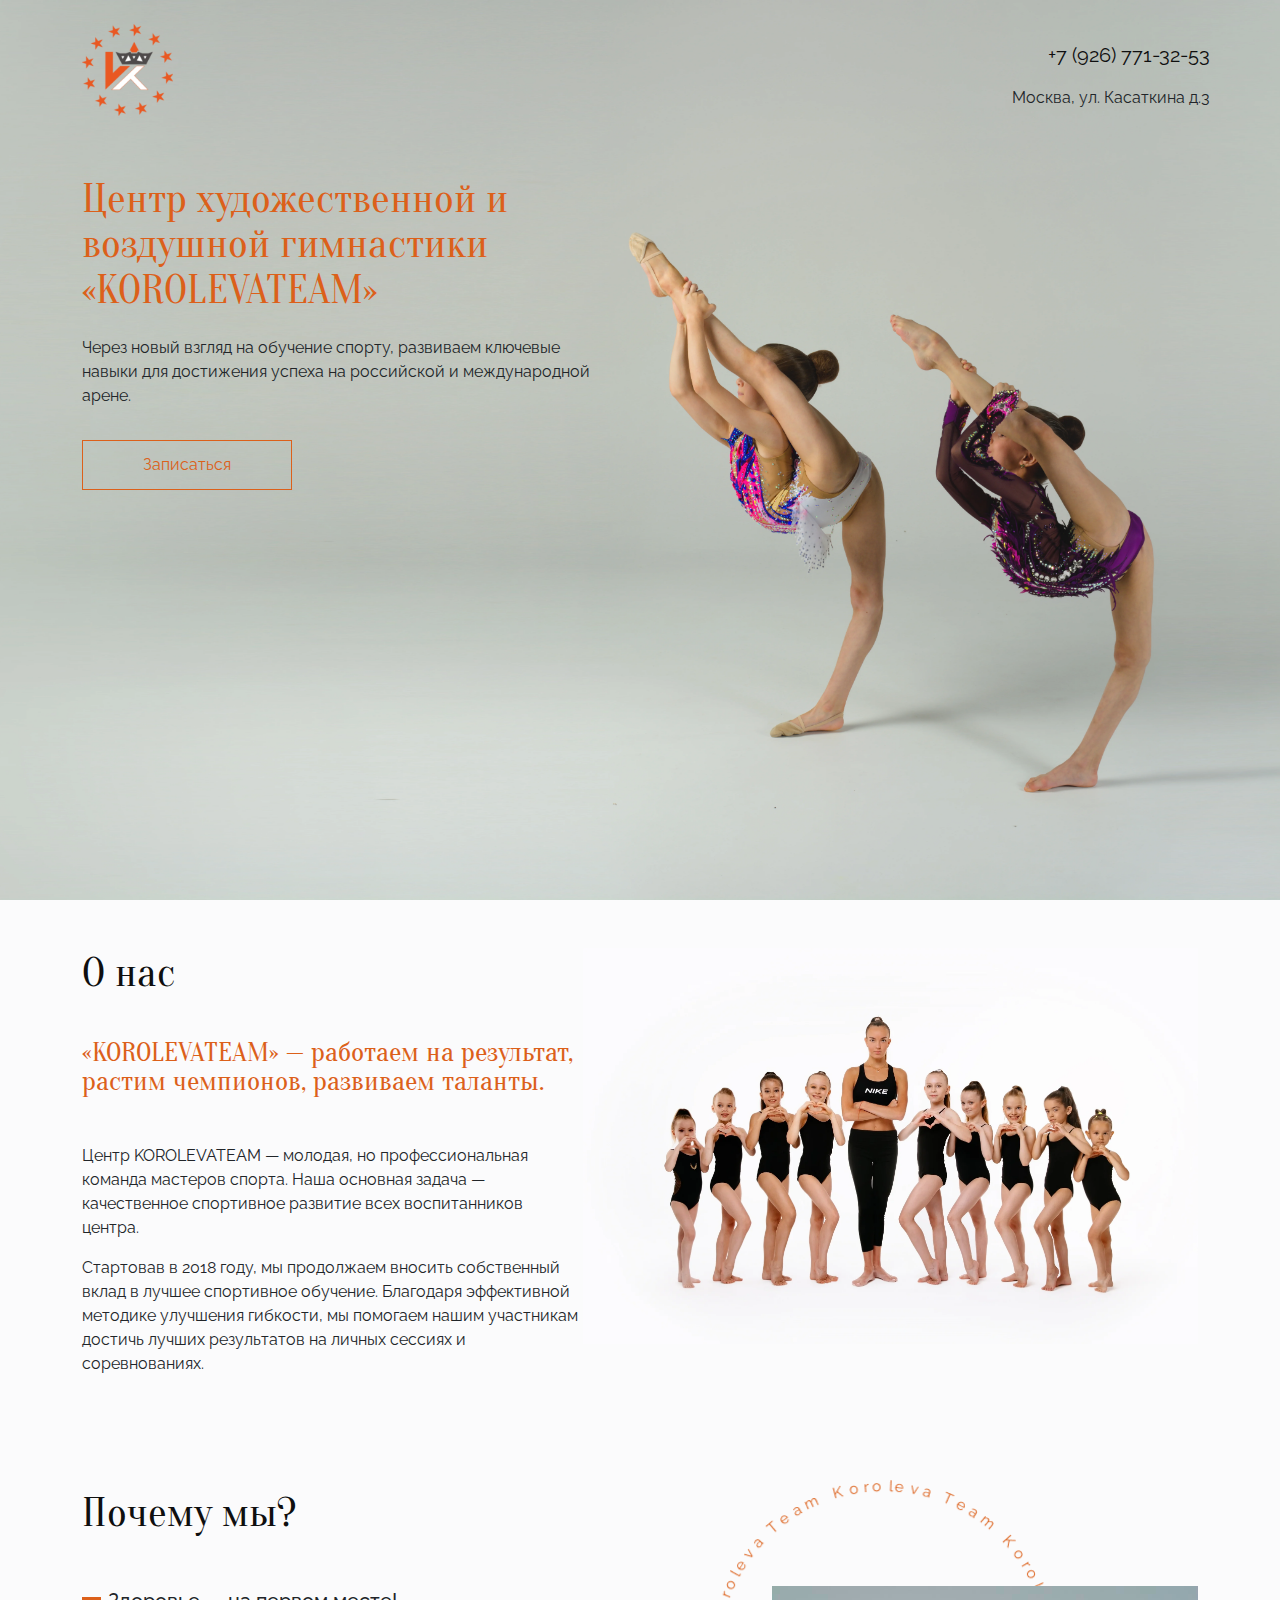
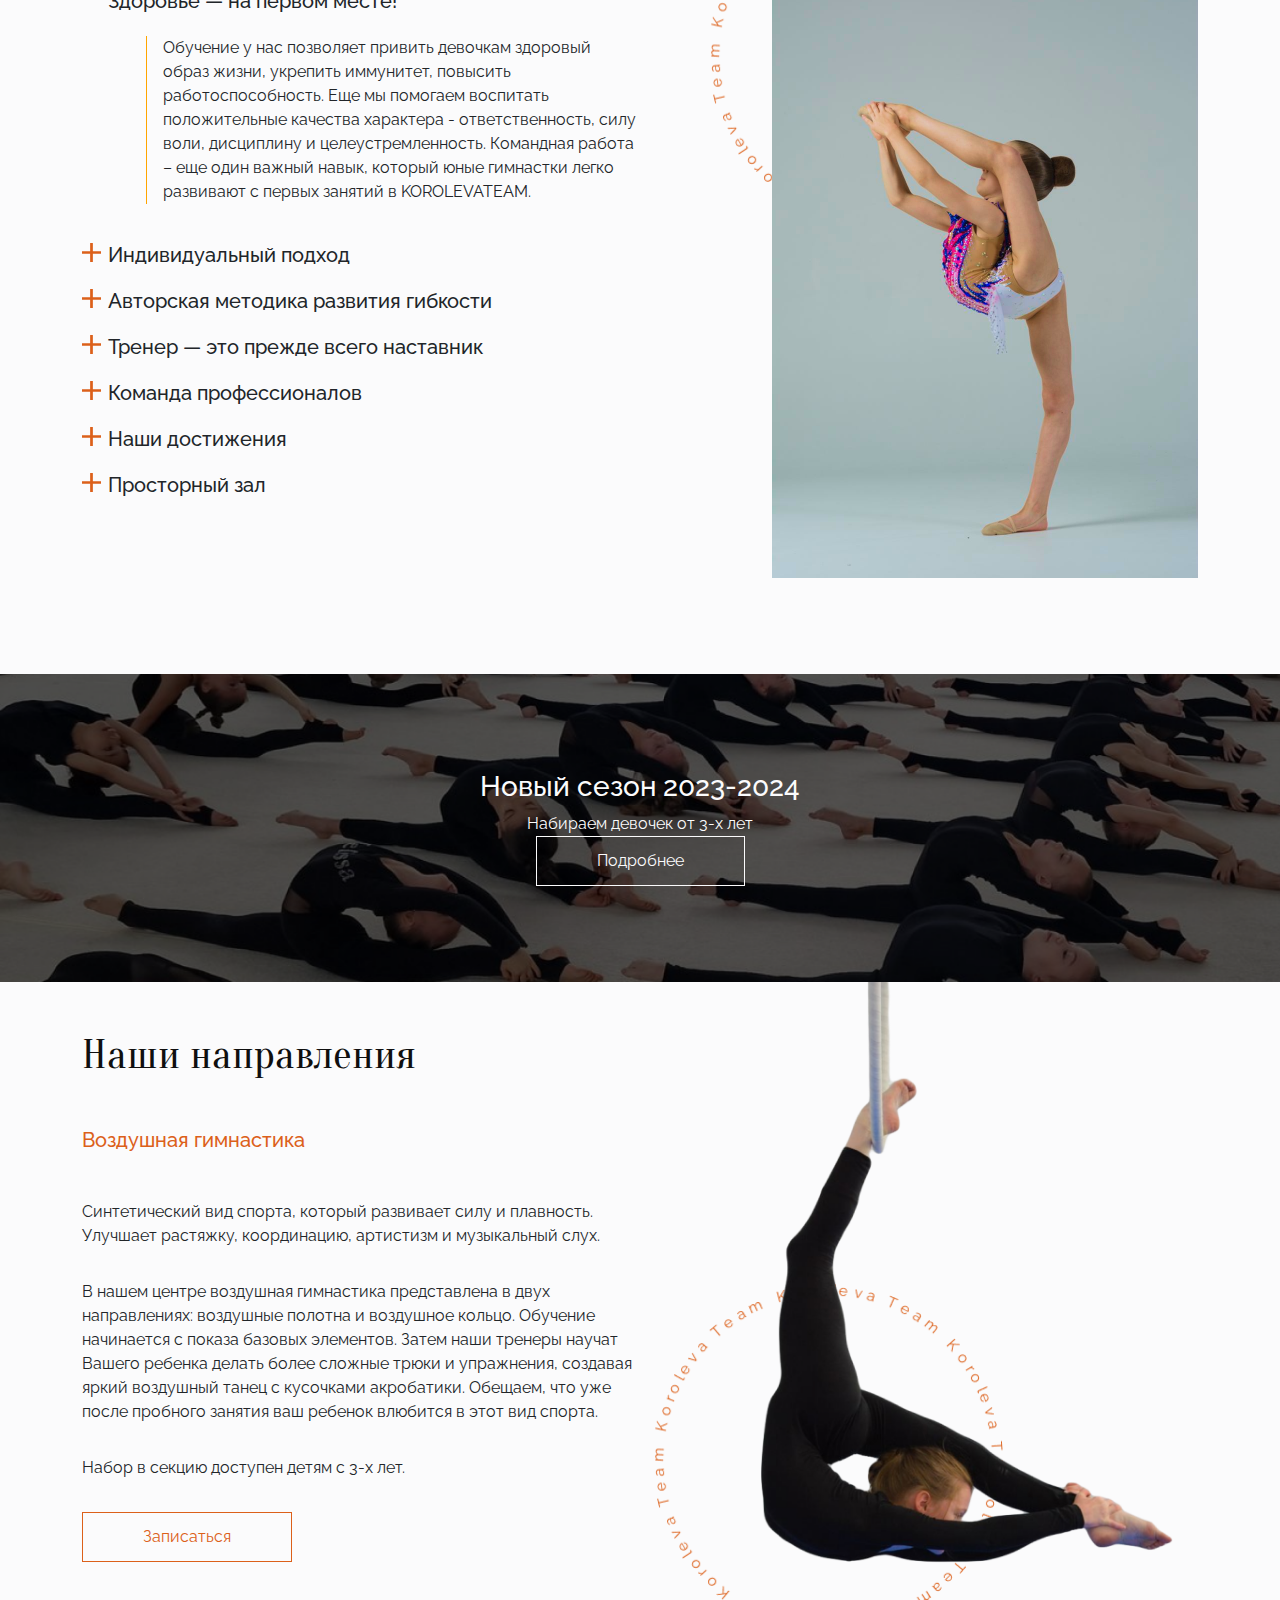
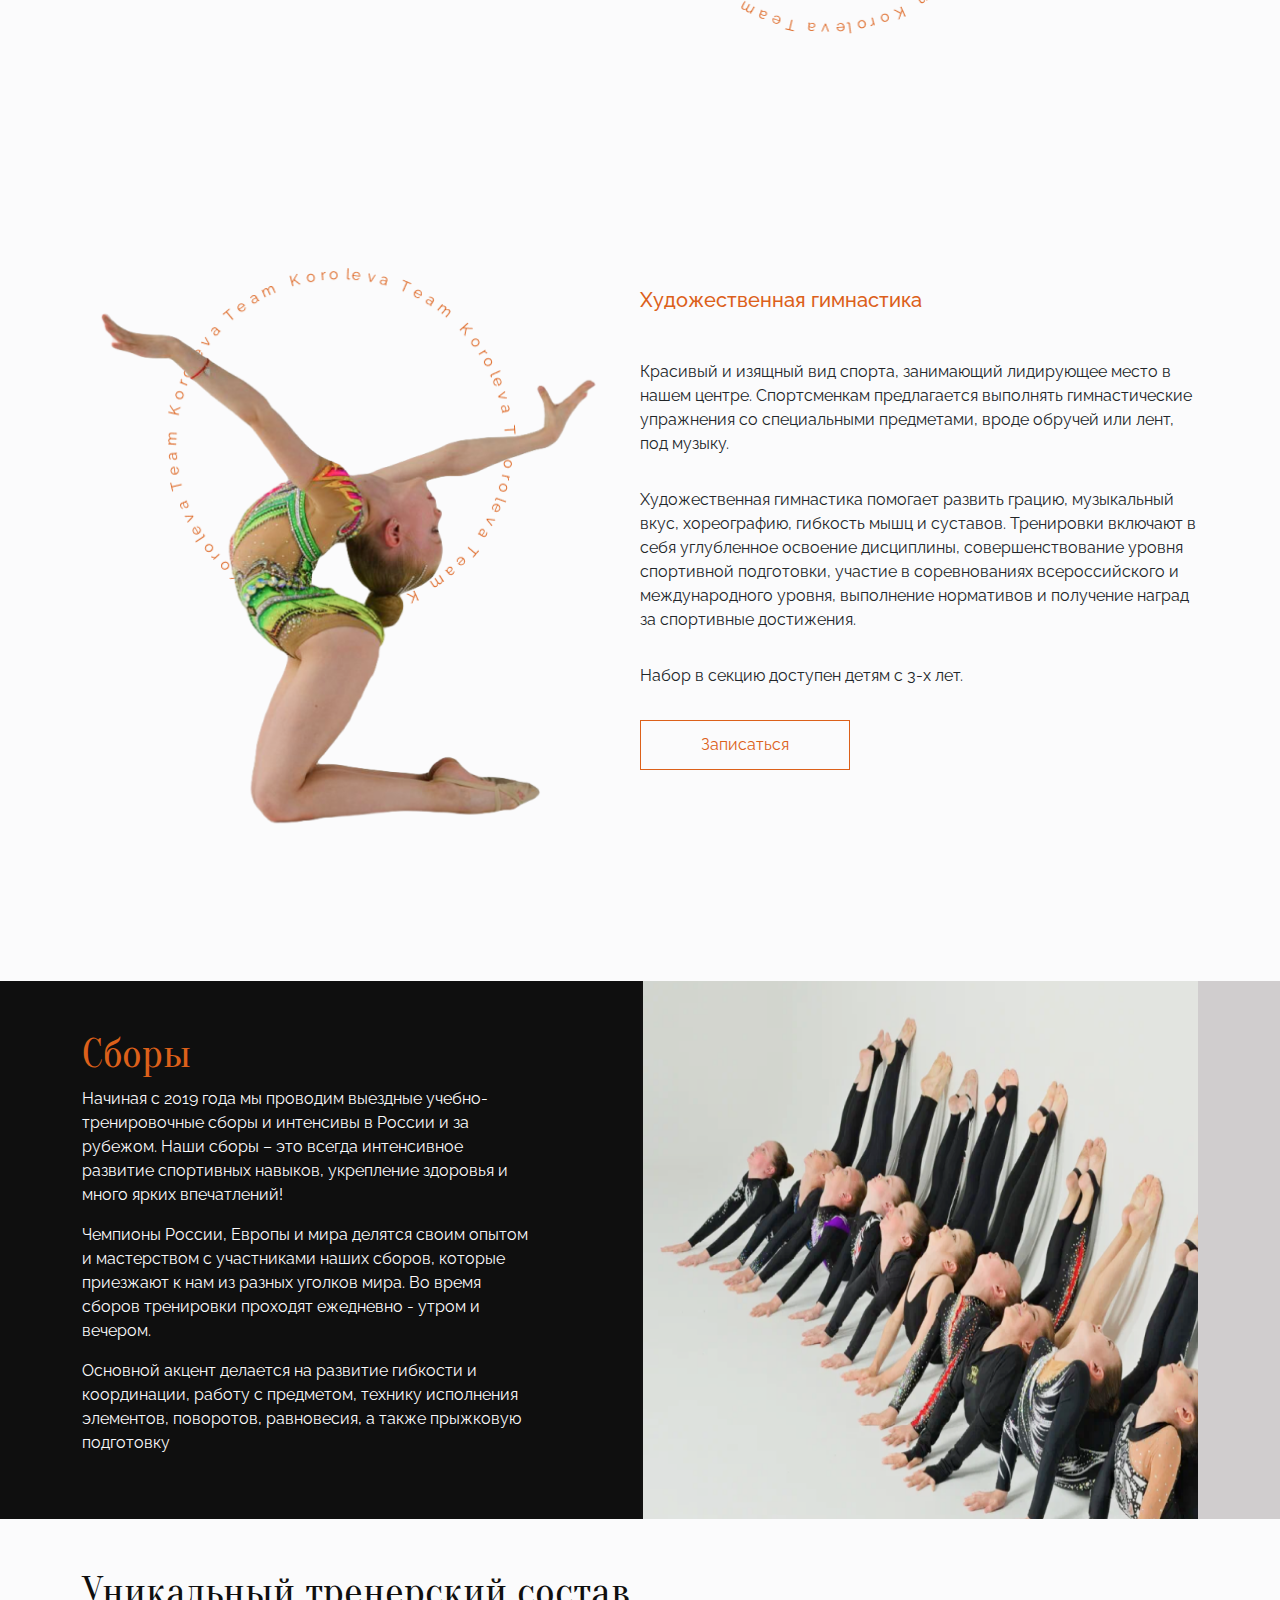
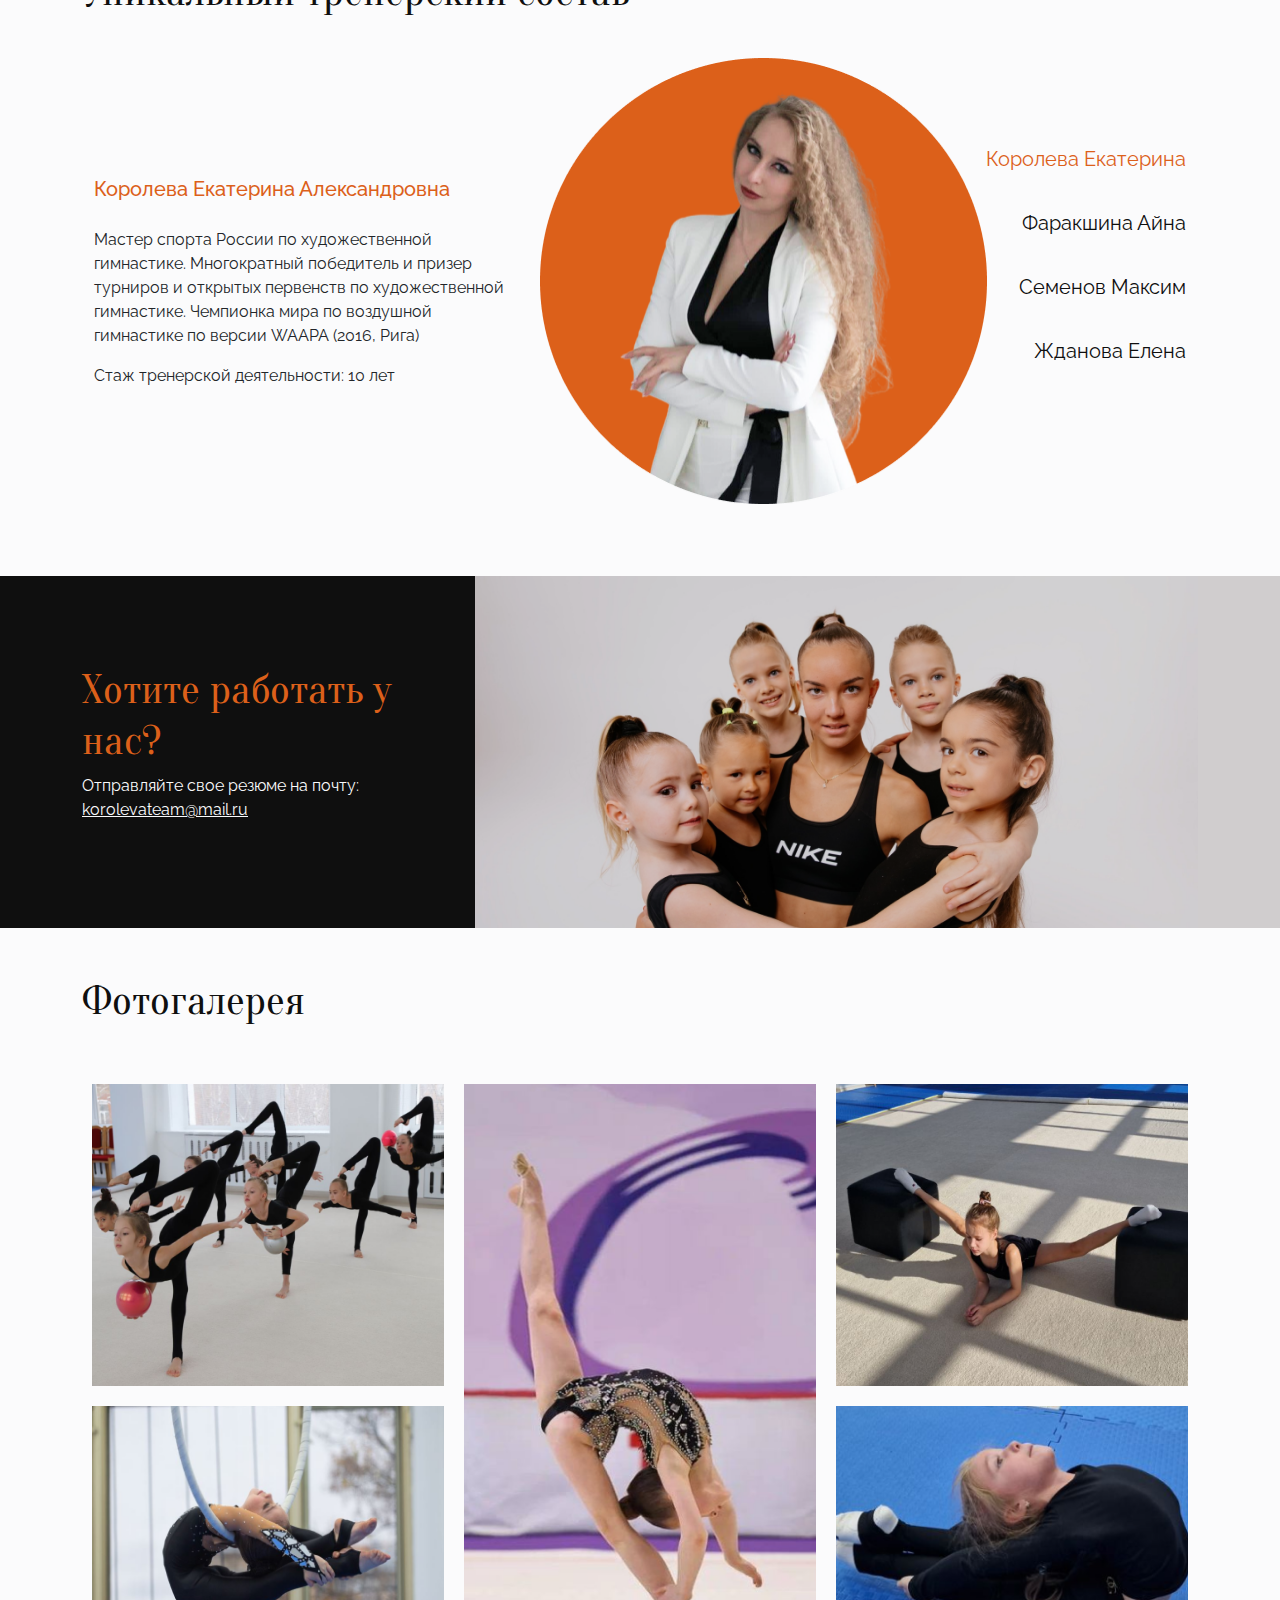
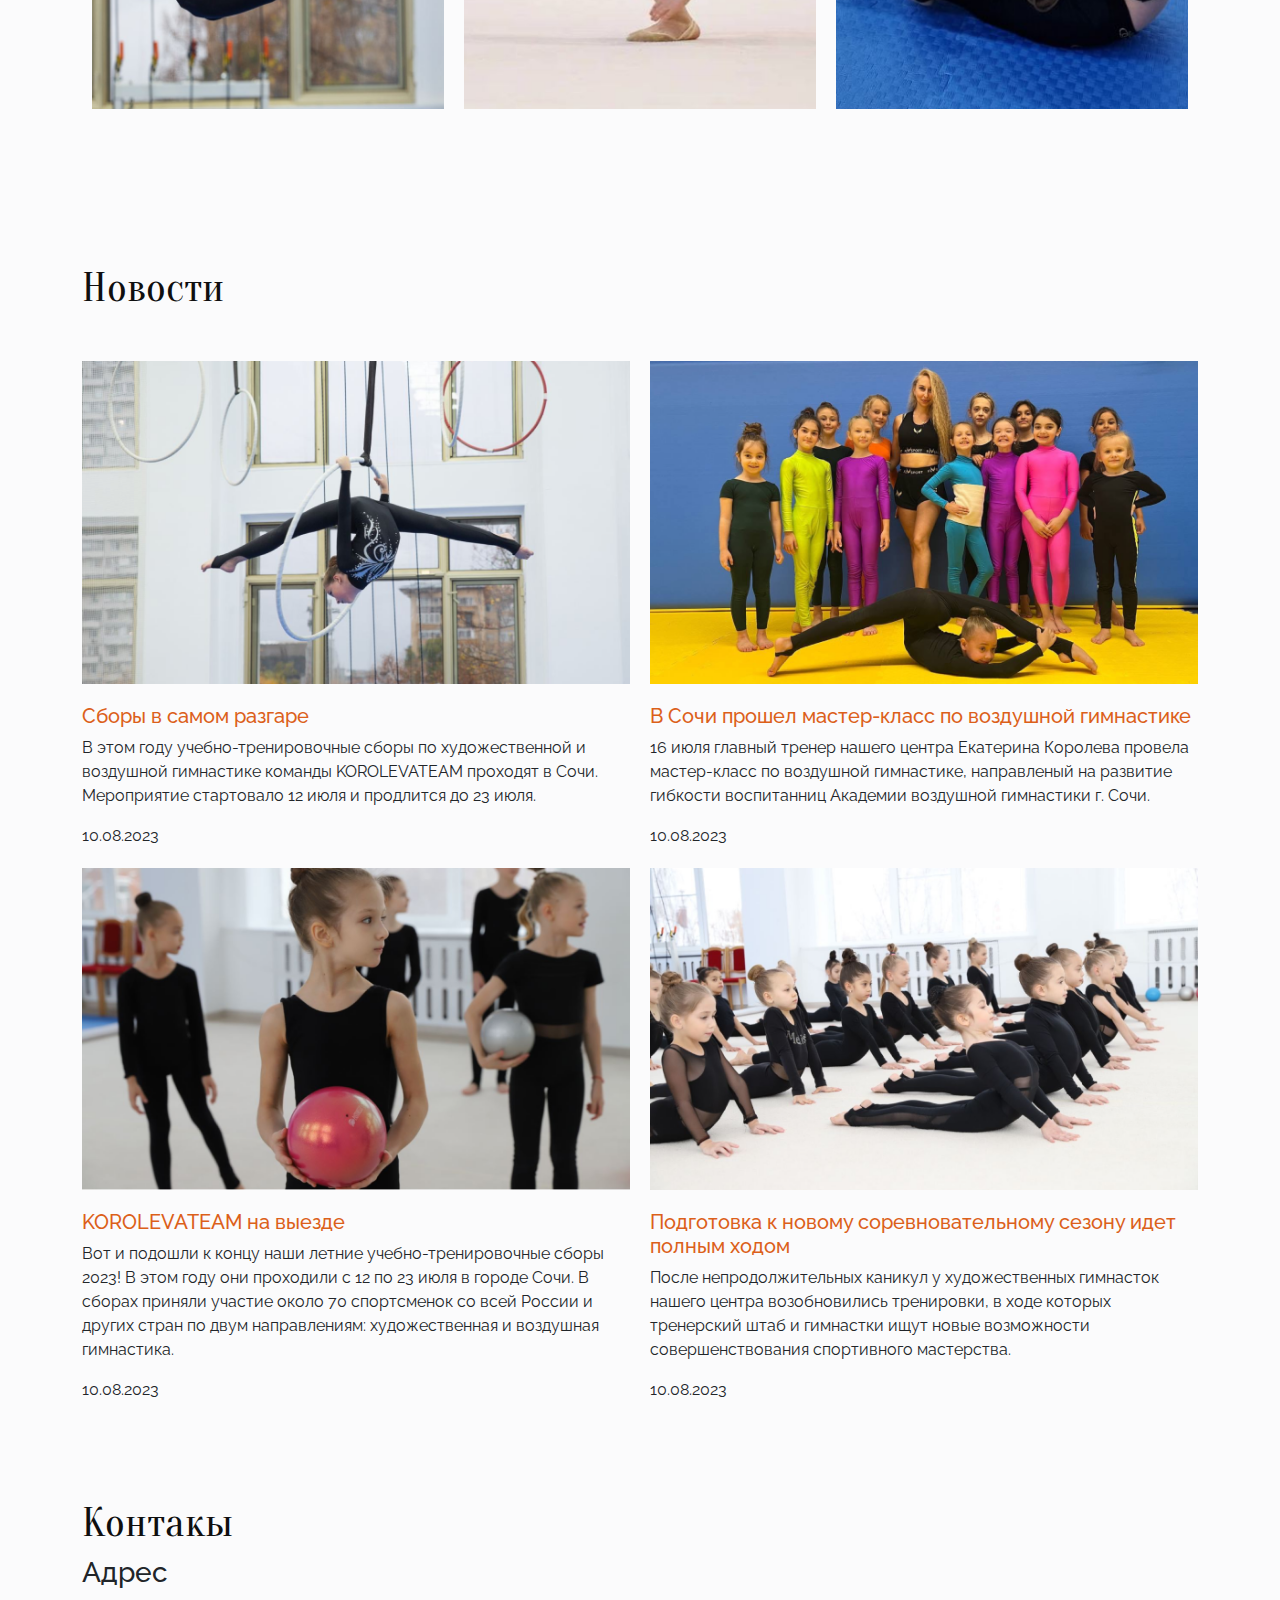
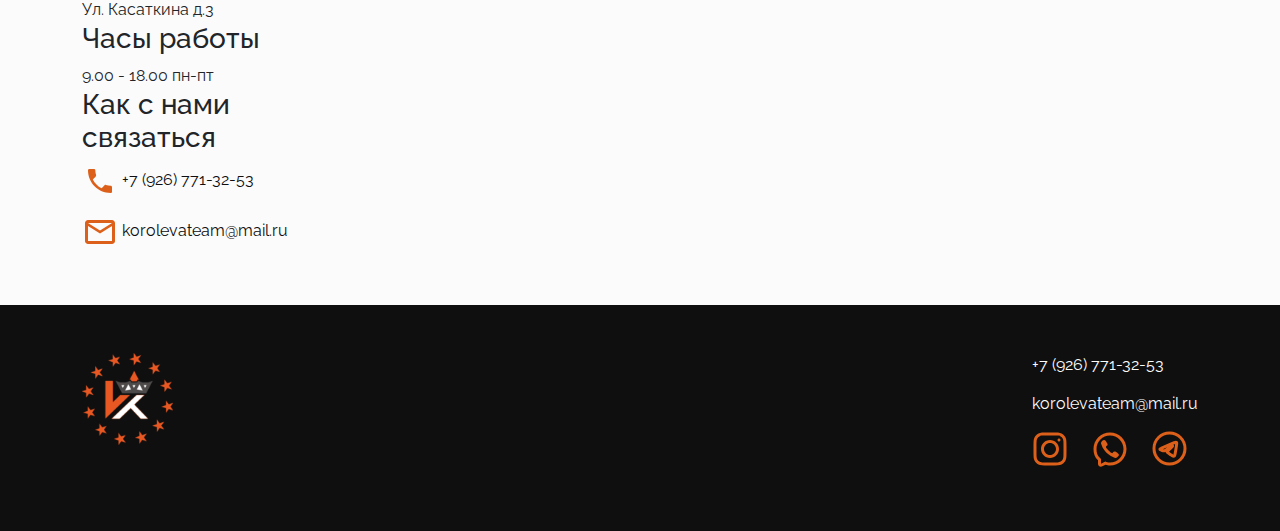
==== index.html @ 0feee0b5 "more fixes" ====
<!DOCTYPE html>
<html lang="ru">
<head>
    <meta charset="UTF-8">
    <meta name="viewport" content="width=device-width, initial-scale=1.0">
    <title>KOROLEVATEAM | Центр художественной и воздушной гимнастики</title>
    <link rel="stylesheet" href="./css/reset.css">
    <!-- <link rel="stylesheet" href="./css/bootstrap-reboot.min.css">
    <link rel="stylesheet" href="./css/bootstrap-utilities.min.css"> -->
    <link rel="stylesheet" href="./css/bootstrap.min.css">
    <!-- <link rel="stylesheet" href="./css/bootstrap-grid.min.css"> -->
    <link rel="stylesheet" href="./css/base.css">
    <script src="./js/unpkg.com_masonry-layout@4.2.2_dist_masonry.pkgd.min.js"></script>
</head>
<body>
    <header>
        <div class="container py-4  ">
            <a href="/"><img src="./img/logo.svg" alt="KOROLEVATEAM" class="logo"></a>
            <button><span class="visually-hidden">Меню навигации</span></button>
        </div>
    </header>
    <nav style="display: none;" class="container text-end">
        <ul class="nav_links">
            <li class="nav_link-container"><a href="#about" class="nav_link">О нас</a></li>
            <li class="nav_link-container"><a href="#whyus" class="nav_link">Почему мы?</a></li>
            <li class="nav_link-container"><a href="#actions" class="nav_link">Набор</a></li>
            <li class="nav_link-container"><a href="#directions" class="nav_link">Наши направления</a></li>
            <li class="nav_link-container"><a href="#vacancy" class="nav_link">Работа у нас</a></li>
            <li class="nav_link-container"><a href="#teachers" class="nav_link">Преподаватели</a></li>
            <li class="nav_link-container"><a href="#gallery" class="nav_link">Фотогалерея</a></li>
            <li class="nav_link-container"><a href="#news" class="nav_link">Новости</a></li>
        </ul>
    </nav>
    <main>
        <section class="hero min-vh-100">
            <div class="container pt-5">
                <div class="pt-5 hero_info">
                    <h1 class="hero_ttl">Центр художественной и воздушной гимнастики «KOROLEVATEAM»</h1>
                    <p>Через новый взгляд на обучение спорту, развиваем ключевые навыки для достижения успеха на российской и международной арене.</p>
                    <a href="https://wa.me/79267713253"  target="_blank" class="bth-orange">Записаться</a>
                    <div class="hero_info-adress">
                        <a class="hero_phone" href="tel:+79267713253">+7 (926) 771-32-53</a>
                        <span class="Col">Москва, ул. Касаткина д.3</span>
                    </div>
                </div>
            </div>
        </section>
        <section id="about" class="container">
            <div class="Row py-5">
                <div class="Col">
                    <h2 class="ttl">О нас</h2>
                    <span class="devise">«KOROLEVATEAM» — работаем на результат, растим чемпионов, развиваем таланты.</span>
                    <p>Центр KOROLEVATEAM — молодая, но профессиональная команда мастеров спорта. Наша основная задача — качественное спортивное развитие всех воспитанников центра.</p>
                    <p>Стартовав в 2018 году, мы продолжаем вносить собственный вклад в лучшее спортивное обучение. Благодаря эффективной методике улучшения гибкости, мы помогаем нашим участникам достичь лучших результатов на личных сессиях и соревнованиях.</p>
                </div>
                <div class="Col">
                    <img src="./img/content/about.webp" alt="Королёватим - команда мастеров спорта">
                </div>
            </div>
        </section>
        <section id="whyus">
            <div class="container py-5">
                <h2 class="ttl mb-5">Почему мы?</h2>
                <div class="Row mb-5">
                    <div class="Col accordeon_info">
                        <details class="mb-3" open>
                            <summary>Здоровье — на первом месте!</summary>
                            <p>Обучение у нас позволяет привить девочкам здоровый образ жизни, укрепить иммунитет, повысить работоспособность. Еще мы помогаем воспитать положительные качества характера - ответственность, силу воли, дисциплину и целеустремленность. Командная работа – еще один важный навык, который юные гимнастки легко развивают с первых занятий в KOROLEVATEAM.</p>
                        </details>
                        <details class="mb-3">
                            <summary>Индивидуальный подход</summary>
                            <p>Обучение проходит в малых группах — не более 12 человек. Программа разрабатывается с учетом особенностей участников: от уровня подготовки до хронологического и функционального возраста гимнастки. Все тренировки в KOROLEVATEAM увлекательны и насыщены. Для самых маленьких занятия проходят в игровой форме.</p>
                        </details>
                        <details class="mb-3">
                            <summary>Авторская методика развития гибкости</summary>
                            <p>В KOROLEVATEAM обучаются самые гибкие дети!</p>
                        </details>
                        <details class="mb-3">
                            <summary>Тренер — это прежде всего наставник</summary>
                            <p>В центре разработана и эффективно применяется система мотивации и психологической поддержки детей.</p>
                        </details>
                        <details class="mb-3">
                            <summary>Команда профессионалов</summary>
                            <p>Наши тренеры - мастера спорта с профильным образованием, ежегодно повышающие квалификацию на семинарах и мастер-классах специалистов международного класса.</p>
                        </details>
                        <details class="mb-3">
                            <summary>Наши достижения</summary>
                            <p>Наши воспитанницы участвуют в соревнованиях всероссийского и международного уровня. Выполняют спортивные разряды. За соревновательный сезон 2022/2023 в нашей копилке 200 золотых, 150 серебряных и 80 бронзовых медалей.</p>
                        </details>
                        <details class="mb-3">
                            <summary>Просторный зал</summary>
                            <p>Просторный, светлый, с высокими потолками тренировочный зал, обеспечивающий комфортные условия для занятий художественной и воздушной гимнастикой, хореографией и акробатикой. Зал оборудован всем необходимым тренировочным инвентарем, в распоряжении гимнасток имеется раздевалка и комфортная зона ожидания для сопровождающих.</p>
                        </details>
                    </div>
                    <div class="Col accordeon_pic kt-deco">
                        <img src="./img/content/whyus.png" class="accordeon_img" alt="Художественная гимнастика для здоровья">
                    </div>
                </div>
            </div>
        </section>
        <div id="actions" class="py-5">
            <section class="Col text-center py-5">
                <h3>Новый сезон 2023-2024</h3>
                <span>Набираем девочек от 3-х лет</span>
                <a href="https://wa.me/79267713253" target="_blank" class="bth-white">Подробнее</a>
            </section>
        </div>
        <section id="directions" class="pb-5">
            <div class="container directions_container py-5">
                <h2 class="ttl">Наши направления</h2>
                <ul class="my-3">
                    <li>
                        <section class="Row dir_air">                    
                            <div class="Col dir_air-info">
                                <h3 class="ttl_sub-orange">Воздушная гимнастика</h3>
                                <p>Синтетический вид спорта, который развивает силу и плавность. Улучшает растяжку, координацию, артистизм и музыкальный слух.</p>
                                <p>В нашем центре воздушная гимнастика представлена в двух направлениях: воздушные полотна и воздушное кольцо. Обучение начинается с показа базовых элементов. Затем наши тренеры научат Вашего ребенка делать более сложные трюки и упражнения, создавая яркий воздушный танец с кусочками акробатики. Обещаем, что уже после пробного занятия ваш ребенок влюбится в этот вид спорта.</p>
                                <p>Набор в секцию доступен детям с 3-х лет.</p>
                                <a href="https://wa.me/79267713253"  target="_blank" class="bth-orange">Записаться</a>
                            </div>
                            <div class="Col dir_air-pic kt-deco">
                                <img src="./img/content/directions_1.png" alt="Воздушная гимнастика секция">
                            </div>
                        </section>
                    </li>
                    <li>
                        <section class="Row">                    
                            <div class="Col dir_art-info">
                                <h3 class="ttl_sub-orange">Художественная гимнастика</h3>
                                <p>Красивый и изящный вид спорта, занимающий лидирующее место в нашем центре. Спортсменкам предлагается выполнять гимнастические упражнения со специальными предметами, вроде обручей или лент, под музыку.</p>
                                <p>Художественная гимнастика помогает развить грацию, музыкальный вкус, хореографию, гибкость мышц и суставов. Тренировки включают в себя углубленное освоение дисциплины, совершенствование уровня спортивной подготовки, участие в соревнованиях всероссийского и международного уровня, выполнение нормативов и получение наград за спортивные достижения. </p>
                                <p>Набор в секцию доступен детям с 3-х лет.</p>
                                <a href="https://wa.me/79267713253"  target="_blank" class="bth-orange">Записаться</a>
                            </div>
                            <div class="Col dir_art-pic kt-deco">
                                <img src="./img/content/directions_2.png" alt="Художественная гимнастика секция">
                            </div>
                        </section>
                    </li>
                </ul>
            </div>
        </section>
        <section id="sbory" class="gradient-bgrd">
            <div class="container">
                <div class="Row">
                    <div class="Col py-5 sbory_info">
                        <h2 class="ttl sbory_ttl">Сборы</h2>
                        <p>Начиная с 2019 года мы проводим выездные учебно-тренировочные сборы и интенсивы в России и за рубежом. Наши сборы – это всегда интенсивное развитие спортивных навыков, укрепление здоровья и много ярких впечатлений!</p>
                        <p>Чемпионы России, Европы и мира делятся своим опытом и мастерством с участниками наших сборов, которые приезжают к нам из разных уголков мира. Во время сборов тренировки проходят ежедневно - утром и вечером.</p>
                        <p>Основной акцент делается на развитие гибкости и координации, работу с предметом, технику исполнения элементов, поворотов, равновесия, а также прыжковую подготовку</p>
                    </div>
                    <div class="Col sbory_pic"><img src="./img/content/sbory.png" class="sbory_img" alt="Сборы по хужожественной гимнастике"></div>
                </div>
            </div>
        </section>
        <section id="trainers" class="trainers_section">
            <div class="container trainers_section-container py-5">
                <div class="trainer_section-heading">
                    <h2 class="ttl trainers_section-ttl">Уникальный тренерский состав</h2>
                    <ul class="container trainers_section-navbar">
                        <li><button onclick="toggletrainer(this)" class="trainers_nav-button active_trainer-tab" value="0">Королева Екатерина</button></li>
                        <li><button onclick="toggletrainer(this)" class="trainers_nav-button" value="1">Фаракшина Айна</button></li>
                        <li><button onclick="toggletrainer(this)" class="trainers_nav-button" value="2">Семенов Максим</button></li>
                        <li><button onclick="toggletrainer(this)" class="trainers_nav-button" value="3">Жданова Елена</button></li>
                    </ul>
                </div>
                <div class="trainers_slider-container">
                    <ul class="trainers_container">
                        <li class="trainers_container-trainer">
                            <section id="trainer_webdew" class="trainer_section container">
                                <div class="Row trainer_section-content">
                                    <div class="Col trainer_section-info">
                                        <h3 class="trainer_section-ttl">Королева Екатерина Александровна</h3>
                                        <p class="trainer_section-txt">
                                            Мастер спорта России по художественной гимнастике. Многократный победитель и призер 
                                            турниров и открытых первенств по художественной гимнастике. Чемпионка мира по воздушной 
                                            гимнастике по версии WAAPA (2016, Рига)
                                        </p>
                                        <span>Стаж тренерской деятельности: 10 лет</span>
                                    </div>
                                    <div class="Col trainer_pic">
                                        <img src="./img/content/trainers/Королева.png" alt="Королева Екатерина Александровна" class="trainer_photo">
                                    </div>
                                </div>
                            </section>
                        </li>
                        <li class="trainers_container-trainer">
                            <section id="trainer_ident" class="trainer_section container">
                                <div class="Row trainer_section-content">
                                    <div class="Col trainer_section-info">
                                        <h3 class="trainer_section-ttl">Фаракшина Айна Рустямовна</h3>
                                        <p class="trainer_section-txt">
                                            Мастер спорта России по художественной и эстетической гимнастике. Член сборной команды России 
                                            по эстетической гимнастике. Чемпионка России, Европы и мира.
                                        </p>
                                        <span>Стаж работы с детьми: 5 лет</span>
                                    </div>
                                    <div class="Col trainer_pic">
                                        <img src="./img/content/trainers/Фаракшина.png" alt="Фаракшина Айна Рустямовна" class="trainer_photo">
                                    </div>
                                </div>
                            </section>
                        </li>
                        <li class="trainers_container-trainer">
                            <section id="trainer_ident" class="trainer_section container">
                                <div class="Row trainer_section-content">
                                    <div class="Col trainer_section-info">
                                        <h3 class="trainer_section-ttl">Семенов Максим Олегович</h3>
                                        <p class="trainer_section-txt">
                                            Руководитель отделения воздушной гимнастики. Мастер спорта по прыжковой акробатике, 
                                            Президент IFAS. Судья Российских и Международных чемпионатов по воздушной гимнастике. 
                                            Действующий презентер мастер классов по воздушной гимнастике в России и Европе.
                                        </p>
                                        <span>Стаж тренерской деятельности: 10 лет</span>
                                    </div>
                                    <div class="Col trainer_pic">
                                        <img src="./img/content/trainers/Семенов.png" alt="Семенов Максим" class="trainer_photo">
                                    </div>
                                </div>
                            </section>
                        </li>
                        <li class="trainers_container-trainer">
                            <section id="trainer_zhdanova" class="trainer_section container">
                                <div class="Row trainer_section-content">
                                    <div class="Col trainer_section-info">
                                        <h3 class="trainer_section-ttl">Жданова Елена Анатольевна</h3>
                                        <p class="trainer_section-txt">
                                            Закончила Академию русского балета имени А.Я. Вагановой. Работала в Марийском государственном 
                                            академическом театре оперы и балета имени Эрика Сапаева. Направление классическая хореография, 
                                            спортивная хореография.
                                        </p>
                                        <span>Стаж тренерской деятельности: 24 года</span>
                                    </div>
                                    <div class="Col trainer_pic">
                                        <img src="./img/content/trainers/Жданова.png" alt="Жданова Елена Анатольевна" class="trainer_photo">
                                    </div>
                                </div>
                            </section>
                        </li>
                    </ul>
                </div>
            </div>
        </section>
        <div id="vacancy" class="gradient-bgrd">
            <section class="container">
                <div class="Row">
                    <div class="Col vacancy_info">
                        <h2 class="ttl vacancy_ttl">Хотите работать у нас?</h2>
                        <p class="vacancy_txt">Отправляйте свое резюме на почту:
                        <a href="mailto:korolevateam@mail.ru">korolevateam@mail.ru</a></p>
                    </div>
                    <div class="Col">
                        <img src="./img/content/vacancy.png" alt="Вакансии тренер художественной гимнастики">
                    </div>
                </div>
            </section>
        </div>
        <section id="gallery">
            <div class="container py-5">
                <h2 class="ttl">Фотогалерея</h2>
                <ul class="gallery_grid-masonry my-5">
                    <li class="gallery_grid-item"><img class="gallery_grid-pic" src="./img/content/photos/1.png" alt="Групповые занятия художественной гимнастикой для детей"></li>
                    <li class="gallery_grid-item"><img class="gallery_grid-pic" src="./img/content/photos/2.png" alt="Соревнования по художественной гимнастике для детей"></li>
                    <li class="gallery_grid-item"><img class="gallery_grid-pic" src="./img/content/photos/3.png" alt="Растяжка занятия гимнастикой для детей"></li>
                    <li class="gallery_grid-item"><img class="gallery_grid-pic" src="./img/content/photos/4.png" alt="Воздушная гимнастика для детей"></li>
                    <li class="gallery_grid-item"><img class="gallery_grid-pic" src="./img/content/photos/5.png" alt="Занятия художественной гимнастикой для детей"> </li>
                </ul>
                <!-- <a href="">Смотреть всю галерею</a> -->
            </div>
        </section>
        <section id="news">
            <div class="container py-5">
                <h2 class="ttl">Новости</h2>
                <ul class="news_container my-5">
                    <li class="news_item Col">
                        <section class="news_section Col">
                            <img src="./img/content/news/1.png" alt="новости" class="news_img">
                            <h3 class="news_ttl">Сборы в самом разгаре</h3>
                            <p class="news_txt">В этом году учебно-тренировочные сборы по художественной и воздушной гимнастике команды KOROLEVATEAM проходят в Сочи. Мероприятие стартовало 12 июля и продлится до 23 июля.</p>
                            <div class="Row">
                                <!-- <a href="" class="news_link">Читать полностью...</a> -->
                                <span class="news_date">10.08.2023</span>
                            </div>
                        </section>
                    </li>
                    <li class="news_item Col">
                        <section class="news_section Col">
                            <img src="./img/content/news/2.png" alt="новости" class="news_img">
                            <h3 class="news_ttl">В Сочи прошел мастер-класс по воздушной гимнастике</h3>
                            <p class="news_txt">16 июля главный тренер нашего центра Екатерина Королева провела мастер-класс по воздушной гимнастике, направленый на развитие гибкости воспитанниц Академии воздушной гимнастики г. Сочи.</p>
                            <div class="Row">
                                <!-- <a href="" class="news_link">Читать полностью...</a> -->
                                <span class="news_date">10.08.2023</span>
                            </div>
                        </section>
                    </li>
                    <li class="news_item Col">
                        <section class="news_section Col">
                            <img src="./img/content/news/3.png" alt="новости" class="news_img">
                            <h3 class="news_ttl">KOROLEVATEAM на выезде</h3>
                            <p class="news_txt">Вот и подошли к концу наши летние учебно-тренировочные сборы 2023! В этом году они проходили с 12 по 23 июля в городе Сочи. В сборах приняли участие около 70 спортсменок со всей России и других стран по двум направлениям: художественная и воздушная гимнастика.</p>
                            <div class="Row">
                                <!-- <a href="" class="news_link">Читать полностью...</a> -->
                                <span class="news_date">10.08.2023</span>
                            </div>
                        </section>
                    </li>
                    <li class="news_item Col">
                        <section class="news_section Col">
                            <img src="./img/content/news/4.png" alt="новости" class="news_img">
                            <h3 class="news_ttl">Подготовка к новому соревновательному сезону идет полным ходом</h3>
                            <p class="news_txt">После непродолжительных каникул у художественных гимнасток нашего центра возобновились тренировки, в ходе которых тренерский штаб и гимнастки ищут новые возможности совершенствования спортивного мастерства.</p>
                            <div class="Row">
                                <!-- <a href="" class="news_link">Читать полностью...</a> -->
                                <span class="news_date">10.08.2023</span>
                            </div>
                        </section>
                    </li>
                </ul>
            </div>
        </section>
        <section>
            <div class="container">
                <div class="Row">
                    <div class="Col">
                        <h2 class="ttl">Контакы</h2>
                        <ul>
                            <li>
                                <h3>Адрес </h3>
                                <span>Ул. Касаткина д.3</span>
                            </li>
                            <li>
                                <h3>Часы работы</h3>
                                <span>9.00 - 18.00 пн-пт</span>
                            </li>
                            <li>
                                <h3>Как с нами связаться</h3>
                                <ul>
                                    <li><a href="tel:+79267713253" class="link-dark">
                                        <img src="./img/ic_phone.svg" alt="">
                                        +7 (926) 771-32-53</a></li>
                                    <li><a href="mailto:korolevateam@mail.ru" class="link-dark">
                                        <img src="./img/ic_mail.svg" alt="">
                                        korolevateam@mail.ru</a></li>
                                </ul>
                            </li>
                        </ul>
                    </div>
                    <div class="col-9">
                        <iframe src="https://yandex.ru/map-widget/v1/?um=constructor%3A43a644db0a30589529f58ebd1a0f411d59a2b1d8504f3435d9cfbce0c8ea3b02&amp;source=constructor" width="100%" height="400" frameborder="0"></iframe>
                    </div>
                </div>
            </div>
        </section>
    </main>
    <footer>
        <section class="container py-5">
            <div class="footer_logo">
                <img src="./img/logo.svg" alt="KOROLEVATEAM">
            </div>
            <div class="footer_contacts">
                <ul>
                    <li><a href="tel:+79267713253" class="link-dark">+7 (926) 771-32-53</a></li>
                    <li><a href="mailto:korolevateam@mail.ru" class="link-dark">korolevateam@mail.ru</a></li>
                    <li class="footer_social">
                        <ul>
                            <li><a href="https://instagram.com/korolevateam?igshid=MmU2YjMzNjRlOQ=="><img src="./img/logo_IG.svg" alt="ссылка на инстаграм"></a></li>
                            <li><a href="https://wa.me/79267713253"><img src="./img/logo_WA.svg" alt=" ссылка на вацап"></a></li>
                            <li><a href="https://t.me/koroleva_team_kids"><img src="./img/logo_TG.svg" alt="ссылка на телеграм-канал"></a></li>
                        </ul>
                    </li>
                </ul>
            </div>
        </section>
    </footer>
</body>

<!-- <script src="./js/gallery-grid.js"></script>  -->
<script src="./js/slider.js"></script> 

</html>
---- css/base.css ----
@import url(./fonts.css);
:root {
    --b-c--bgrd: #FBFBFC;
    --b-c--grey: #d0cdce;
    --b-c--dgrey: #505050;
    --b-c--dark: #0F0F0F;
    --b-c--orange: #DC601A;
    --bg--d-dg: linear-gradient(to right, var(--b-c--dark), var(--b-c--dgrey));
    --fs--ttl-main: 42px;
    --fs--txt-main: 16px;
    --fs--ttl-sub: 20px;
}
@media (min-with:726px) {
    :root {
        --fs--ttl-main: 48px;
        --fs--txt-main: 16px;
        --fs--ttl-sub: 24px;
    }
}
@keyframes rotate{
    0%{
        -moz-transform: rotate(0deg);
        -webkit-transform: rotate(0deg);
        transform: rotate(0deg);
    }
    50%{
        -moz-transform: rotate(180deg);
        -webkit-transform: rotate(180deg);
        transform: rotate(180deg);
    }
    100%{
        -moz-transform: rotate(360deg);
        -webkit-transform: rotate(360deg);
        transform: rotate(360deg);
    }
}
.Row, .Col {
    display: flex;
    flex-direction: column;
}
.gradient-bgrd {
    background: var(--b-c--dark);
}
.link-dark {
    display: inline-block;
    margin-bottom: 15px;
    color: var(--b-c--dark);
}
.link-dark:hover {
    color: var(--b-c--orange);
}
.bth-orange, .bth-white, .btn-dark {
    padding: 12px 60px;
    max-width: min-content;
    margin: auto;
}
/* .bth-orange, .btn-white, .btn-dark {
    transition: all .3s;
} */
.bth-orange {
    color: var(--b-c--orange);
    border: 1px solid var(--b-c--orange);
}
.bth-white {
    color: var(--b-c--bgrd);
    border: 1px solid var(--b-c--bgrd);
}
.btn-dark {
    color: var(--b-c--dark);
    border: 1px solid var(--b-c--dark);
}
.bth-orange:hover {
    color: var(--b-c--bgrd);
    background-color: var(--b-c--orange);
}
.btn-white:hover {
    color: var(--b-c--orange);
    background-color: var(--b-c--bgrd);
}
.btn-dark {
    color: var(--b-c--bgrd);
    background-color: var(--b-c--dark);
}
.ttl {
    font-family: 'Oranienbaum';
    font-size: var(--fs--ttl-main);
    color: var(--b-c--dark);
}
.ttl_sub-orange {
    color: var(--b-c--orange);
    font-family: 'Raleway';
    font-weight: 500;
    font-size: var(--fs--ttl-sub);
    display: inline-block;
    margin: 2rem auto 2rem 0;
}
.news_ttl {
    display: inline-block;
    margin-top: 1em;
    font-size: var(--fs--ttl-sub);
    color: var(--b-c--orange);
}
.hero_info {
    margin-top: 3em;
}
.hero_ttl {
    font-family: 'Oranienbaum';
    font-size: var(--fs--ttl-main);
    line-height: 108%;
    color: var(--b-c--orange);
}
.hero .container {
    position: relative;
}
.hero_phone {
    font-size: var(--fs--ttl-sub);
    color: var(--b-c--dark);
}
.hero_phone:hover {
    color: var(--b-c--orange);
}
.devise {
    font-family: 'Oranienbaum';
    font-size: 28px;
    line-height: 102%;
    display: inline-block;
    margin-bottom: 3rem;
    margin-top: 2rem;
    color: var(--b-c--orange);
}
body {
    width: 100%;
    overflow-x: hidden;
    background-color: var(--b-c--bgrd);
}
body, a, p, span {
    font-family: 'Raleway', sans-serif;
    font-style: normal;
    font-size: var(--fs--txt-main);
}
header {
    width: 100%;
    position: absolute;
    top: 0;
}
footer {
    background-color: var(--b-c--dark);
}
.footer_contacts {
    margin-top: 3rem;
}
.footer_contacts * {
    color: var(--b-c--bgrd);
}
.footer_social ul {
    display: flex;
    flex-direction: row;
    gap: 24px;
}
.footer_social ul li {
    /* display: ; */
}
#actions {
    position: relative;
    background-image: url(../img/content/actions.png);
    background-repeat: no-repeat;
    background-size: cover;
    color: var(--b-c--bgrd);
    padding: 40px;
    z-index: 3;
}
#actions .col {
    display: flex;
    flex-direction: column;
    gap: 20px;
}
#actions .col * {
    position: relative;
    display: block;
}
.accordeon_pic {
    display: flex;
    position: relative;
    width: 100%;
} 
.accordeon_img {
    margin: auto 0 auto auto;
    z-index: 2;
}
details {
    z-index: 2;
}
summary {
    font-weight: 500;
    font-size: var(--fs--ttl-sub);
    list-style-image: url(../img/plus.svg);
    transition: all .7s;
    z-index: 2;
}
details[open] > summary {
    list-style-image: url(../img/minus.svg);
    z-index: 2;
}
details[open] > p {
    margin: 20px auto 20px 2rem;
    padding-left: 1rem;
    border-left: 1px solid orange;
    z-index: 2;
}
.kt-deco::before {
    z-index: 1;
    content: ' ';
    display: block;
    width: 200px;
    height: 200px;
    background-image: url(../img/deco.png);
    background-size: cover;
    position: absolute;
    animation: rotate 10s linear infinite;
    border-radius: 100%;
}
.accordeon_pic.kt-deco::before {
    top: -20%;
    left: 10%;
}
.directions_container, .dir_art-pic img, .dir_air-pic img, .dir_art-pic, .dir_air-pic {
    position: relative;
}
.dir_art-pic img, .dir_air-pic img {
    z-index: 2;
}
.dir_art-pic.kt-deco::before {
    right: 20%;
    top: 0;
}
.dir_air-pic.kt-deco::before {
    left: 0%;
    top: 40%;
}
.dir_art-info p, .dir_air-info p {
    width: 100%;
}
.hero_info p, .hero_info a, .dir_art-info a, .dir_air-info a, .dir_art-info p, .dir_air-info p {
    display: inline-block;
    margin: 1rem auto 1rem 0;
}
.vacancy_info {
    display: flex;
    flex-direction: column;
    vertical-align: middle;
    justify-content: center;
}
.vacancy_ttl, .sbory_ttl {
    color: var(--b-c--orange);
}
.vacancy_txt, .vacancy_txt a, .sbory_info p {
    color: var(--b-c--bgrd);
    max-width: 454px;
}
.vacancy_txt a {
    text-decoration: underline;
}
.sbory_pic {
    position: relative;
}
.sbory_img {
    height: 100%;
    width: auto;
    position: absolute;
    top: 0;
    bottom: 0;
    left: 0;
    right: -1000px;
}
.trainers_section-navbar {
    display: none;
}

.news_container {
    display: flex;
    flex-direction: column;
    gap: 20px;
}
.gallery_grid-masonry {
    display: flex;
    flex-direction: column;
}
@media (min-width:768px) {
    .Row {
        flex-direction: row;
    }
    .gradient-bgrd {
        background: rgb(15,15,15);
        background: -moz-linear-gradient(90deg, rgba(15,15,15,1) 0%, rgba(15,15,15,1) 50%, rgba(208,205,206,1) 60%, rgba(208,205,206,1) 100%);
        background: -webkit-linear-gradient(90deg, rgba(15,15,15,1) 0%, rgba(15,15,15,1) 50%, rgba(208,205,206,1) 60%, rgba(208,205,206,1) 100%);
        background: linear-gradient(90deg, rgba(15,15,15,1) 0%, rgba(15,15,15,1) 50%, rgba(208,205,206,1) 60%, rgba(208,205,206,1) 100%);
    }
    .hero_info {
        max-width: 526px;
        margin-top: 5em;
    }
    .hero_info-adress {
        text-align: right;
        position: absolute;
        top: 1.5rem;
        right: 0;
    }
    .kt-deco::before {
        width: 375px;
        height: 375px;
    }
    .accordeon_info {
        max-width: 50%;
    }
    .dir_art-info { 
        order: 2;
    }
    .dir_art-pic {
        order: 1;
    }
    .dir_air-pic {
        top: -8rem;
    }
    .dir_art-info, .dir_air-info {
        max-width: 50%;
    }
    details[open] > p {
        margin: 20px auto 20px 4rem;
    }
    .gallery_grid-item {
        /* max-width: 33.3333333333333%; */
    }
    .gallery_grid-masonry {
        display: grid;
        grid-template-columns: repeat(3, 1fr);
        grid-template-rows: repeat(2, 1fr);
        grid-column-gap: 0px;
        grid-row-gap: 0px;
    }
        
    .gallery_grid-item:nth-child(1) { grid-area: 1 / 1 / 2 / 2; }
    .gallery_grid-item:nth-child(2) { grid-area: 1 / 2 / 3 / 3; }
    .gallery_grid-item:nth-child(3) { grid-area: 1 / 3 / 2 / 4; }
    .gallery_grid-item:nth-child(4) { grid-area: 2 / 1 / 3 / 2; }
    .gallery_grid-item:nth-child(5) { grid-area: 2 / 3 / 3 / 4; }
.trainers_slider-container {
    min-height: 470px;
    margin-top: 40px;
}
.trainer_section-content {
    max-width: 80%;
}
.trainer_section-info {
    padding-right: 1em;
    height: min-content;
    margin: auto;
    max-width: 50%;
}
.trainer_section-heading {
    position: relative;
    width: 100%;
    z-index: 10;
    background-color: var(--b-c--background);
}
.trainer_section-ttl {
    font-weight: 500;
    font-size: var(--fs--ttl-sub);
    line-height: 30px;
    color: var(--b-c--orange);
    margin-bottom: 24px;
}
.trainers_section-navbar {
    position: absolute;
    top: 10em;
    right: 0;
    text-align: right;
    display: flex;
    flex-direction: column;
    width: fit-content;
    /* padding: 7px; */
    /* margin: 20px 0; */
    transition: all 0.3s ease-in;
}
.trainers_nav-button {
    border: none;
    outline: none;
    background-color: transparent;
    font-size: var(--fs--ttl-sub);
    line-height: 120%;
    margin-top: 20px;
    margin-bottom: 20px;
    color: var(--b-c--dark);
    padding: 0;
}
.trainers_nav-button:hover {
    color: var(--b-c--orange);
    transition: all 0.3s ease-in;
}
.active_trainer-tab {
    color: var(--b-c--orange);
}
.active_trainer-tab:hover {
    background-color: var(--b-c--blue);
}
.trainers_container {
    position: absolute;
    display: flex;
    flex-direction: row;
    gap: 100vw;
    transition: all 0.5s ease-in;
}
    .sbory_info {
        min-width: 46%;
        margin-right: 3rem;
    }
    .sbory_pic {
        width: 100%;
    }
    .news_container {
        display: grid;
        grid-template-columns: repeat(2, 1fr);
        gap: 20px;
    }
    footer .container {
        display: flex;
        flex-direction: row;
        justify-content: space-between;
    }
    .footer_contacts {
        margin-top: 0%;
    }
}
@media (max-width:768px) {
    .trainer_section.container {
        padding: 0;
    }
    .trainer_section-info {
        padding-top: 3rem;
        padding-bottom: 3rem;
        order: 2;
    }
    .trainer_pic {
        order: 1;
    }
    .col-9 {
        width: 100%!important;
    }
    .logo {
        max-width: 45px;
        max-height: 45px;
        object-fit: fill;
    }
}
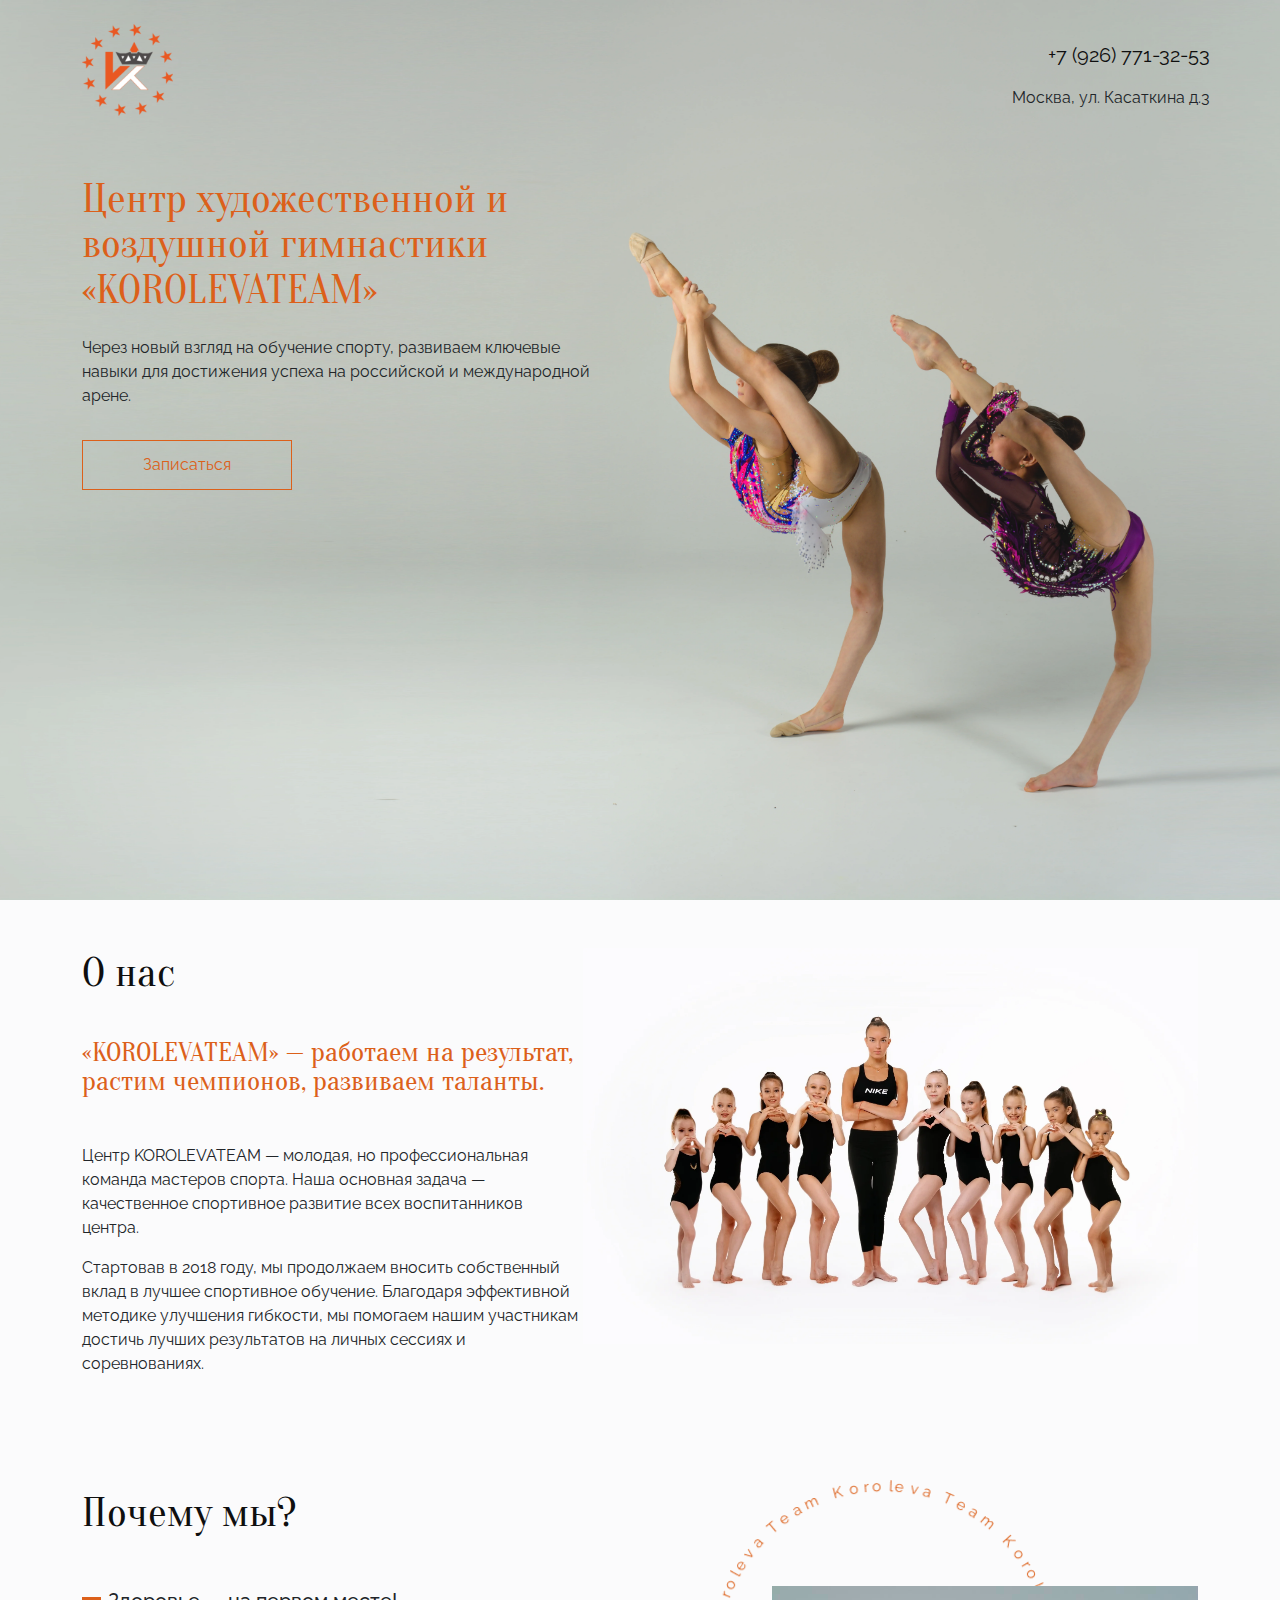
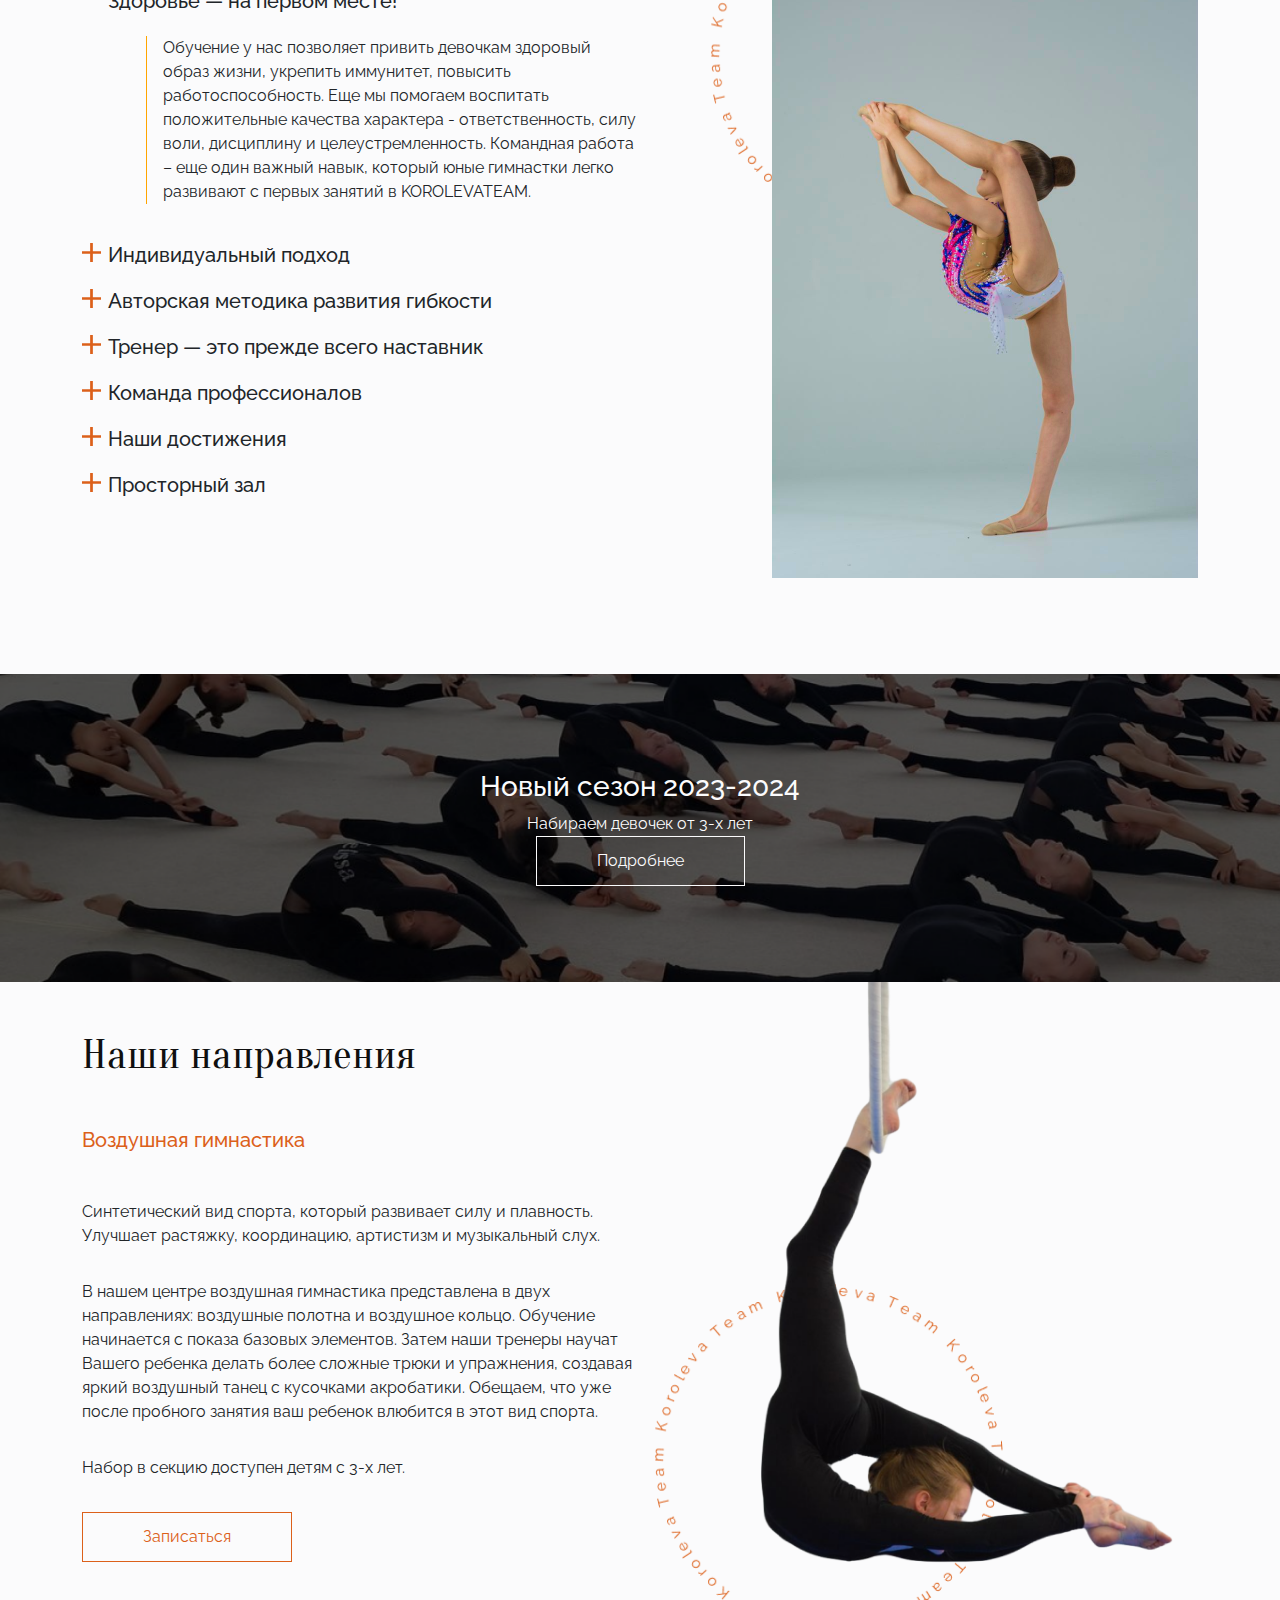
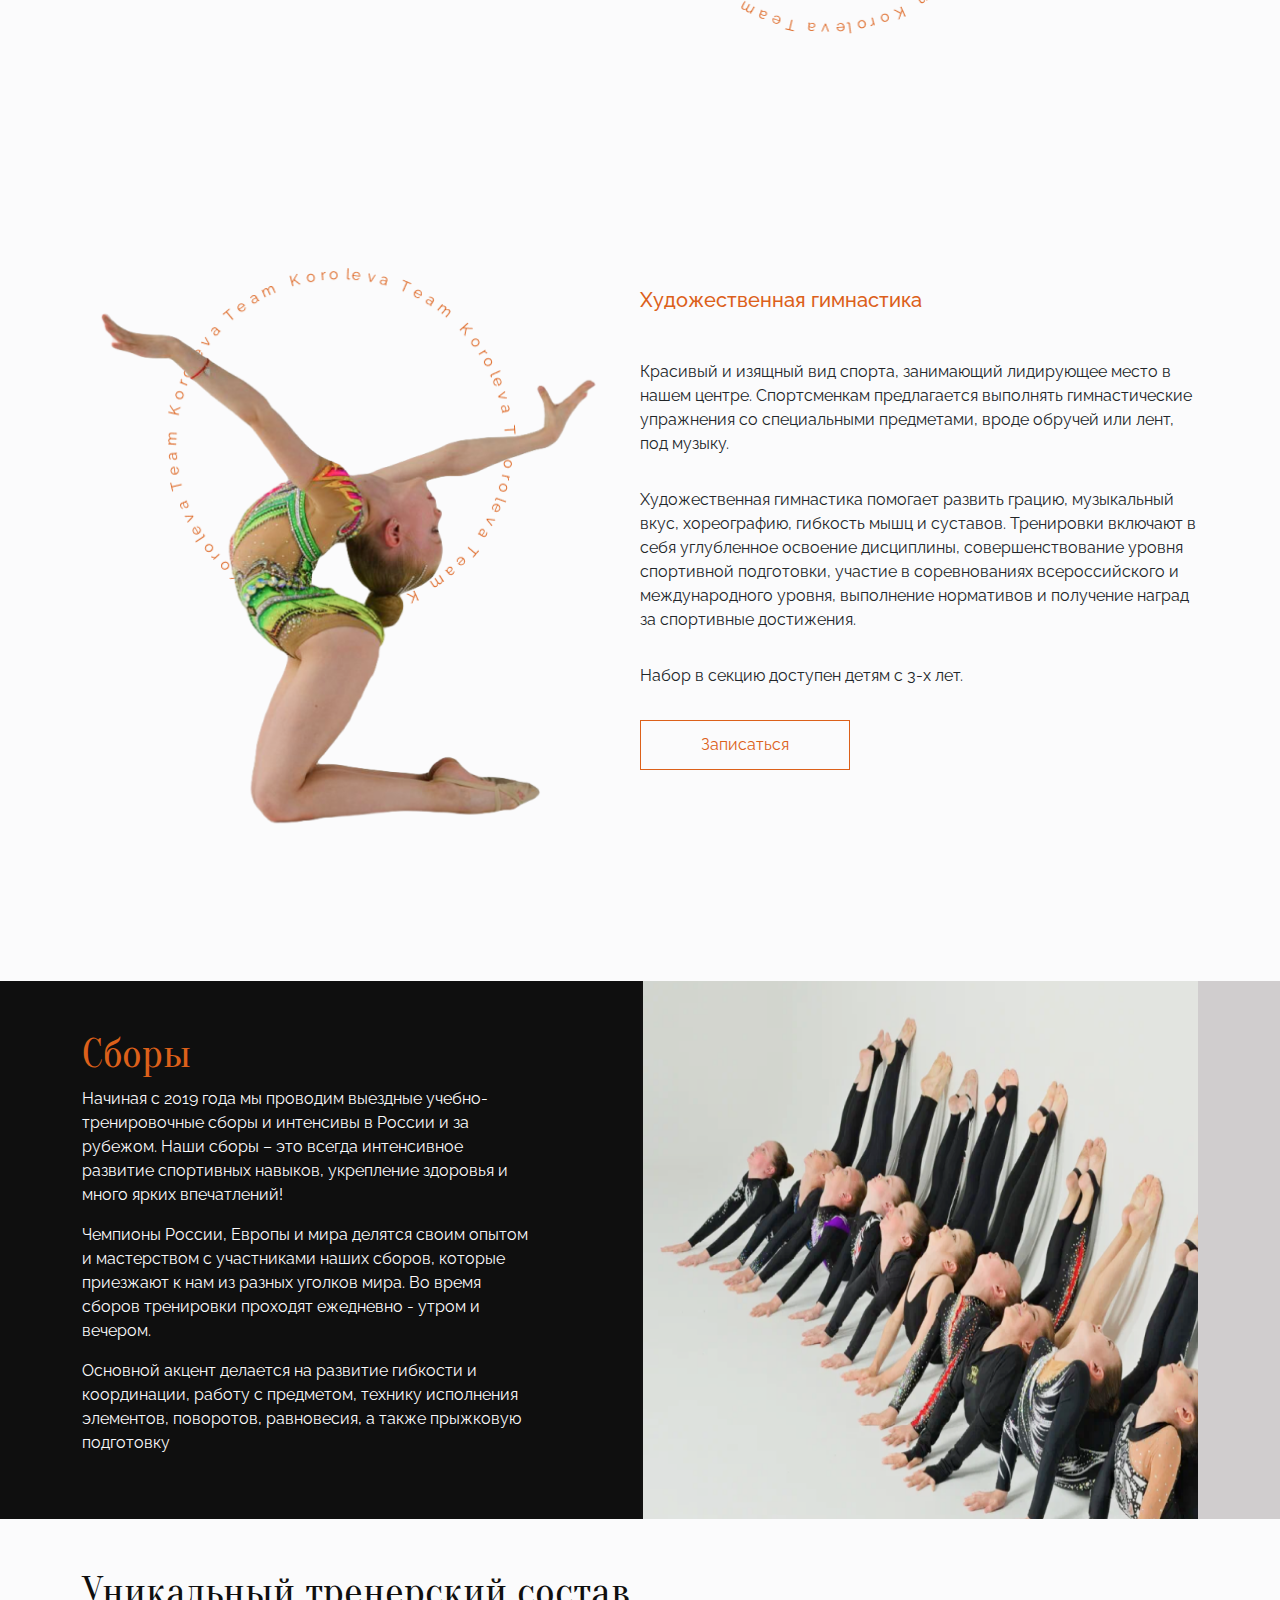
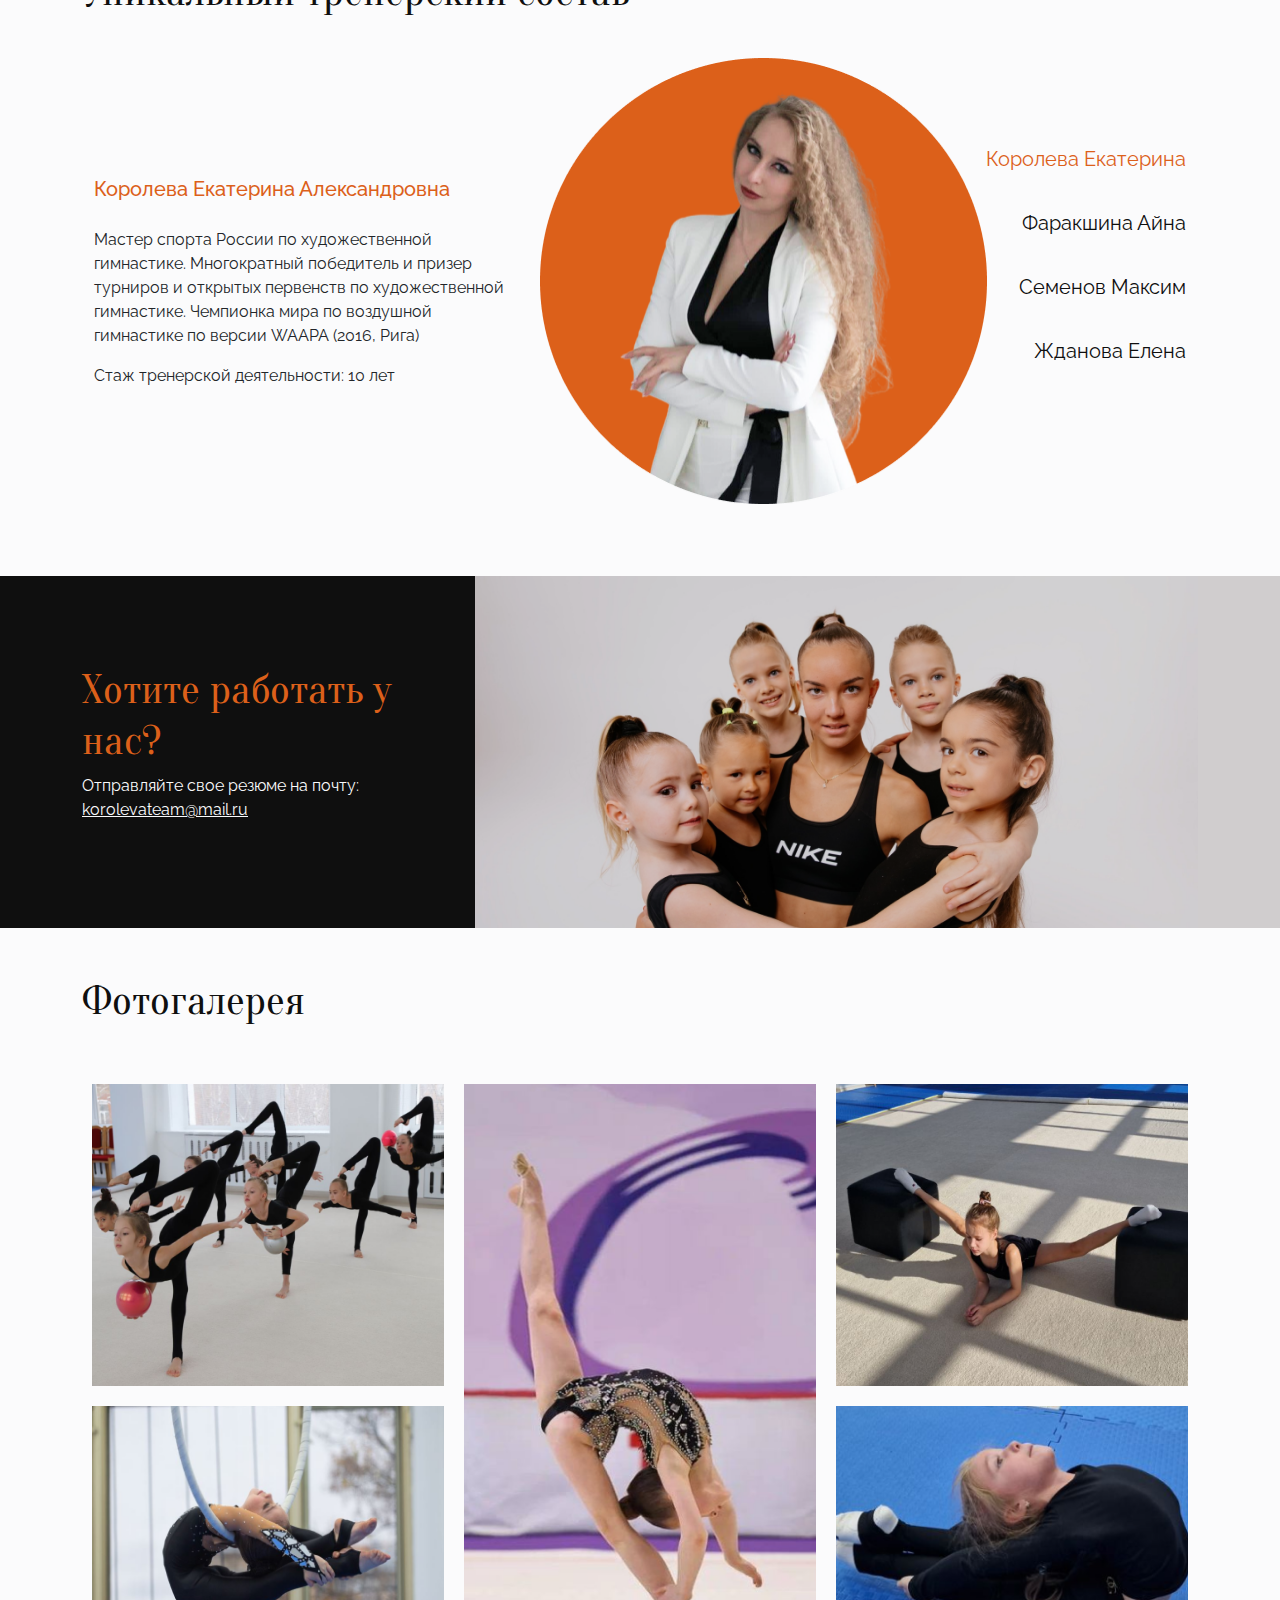
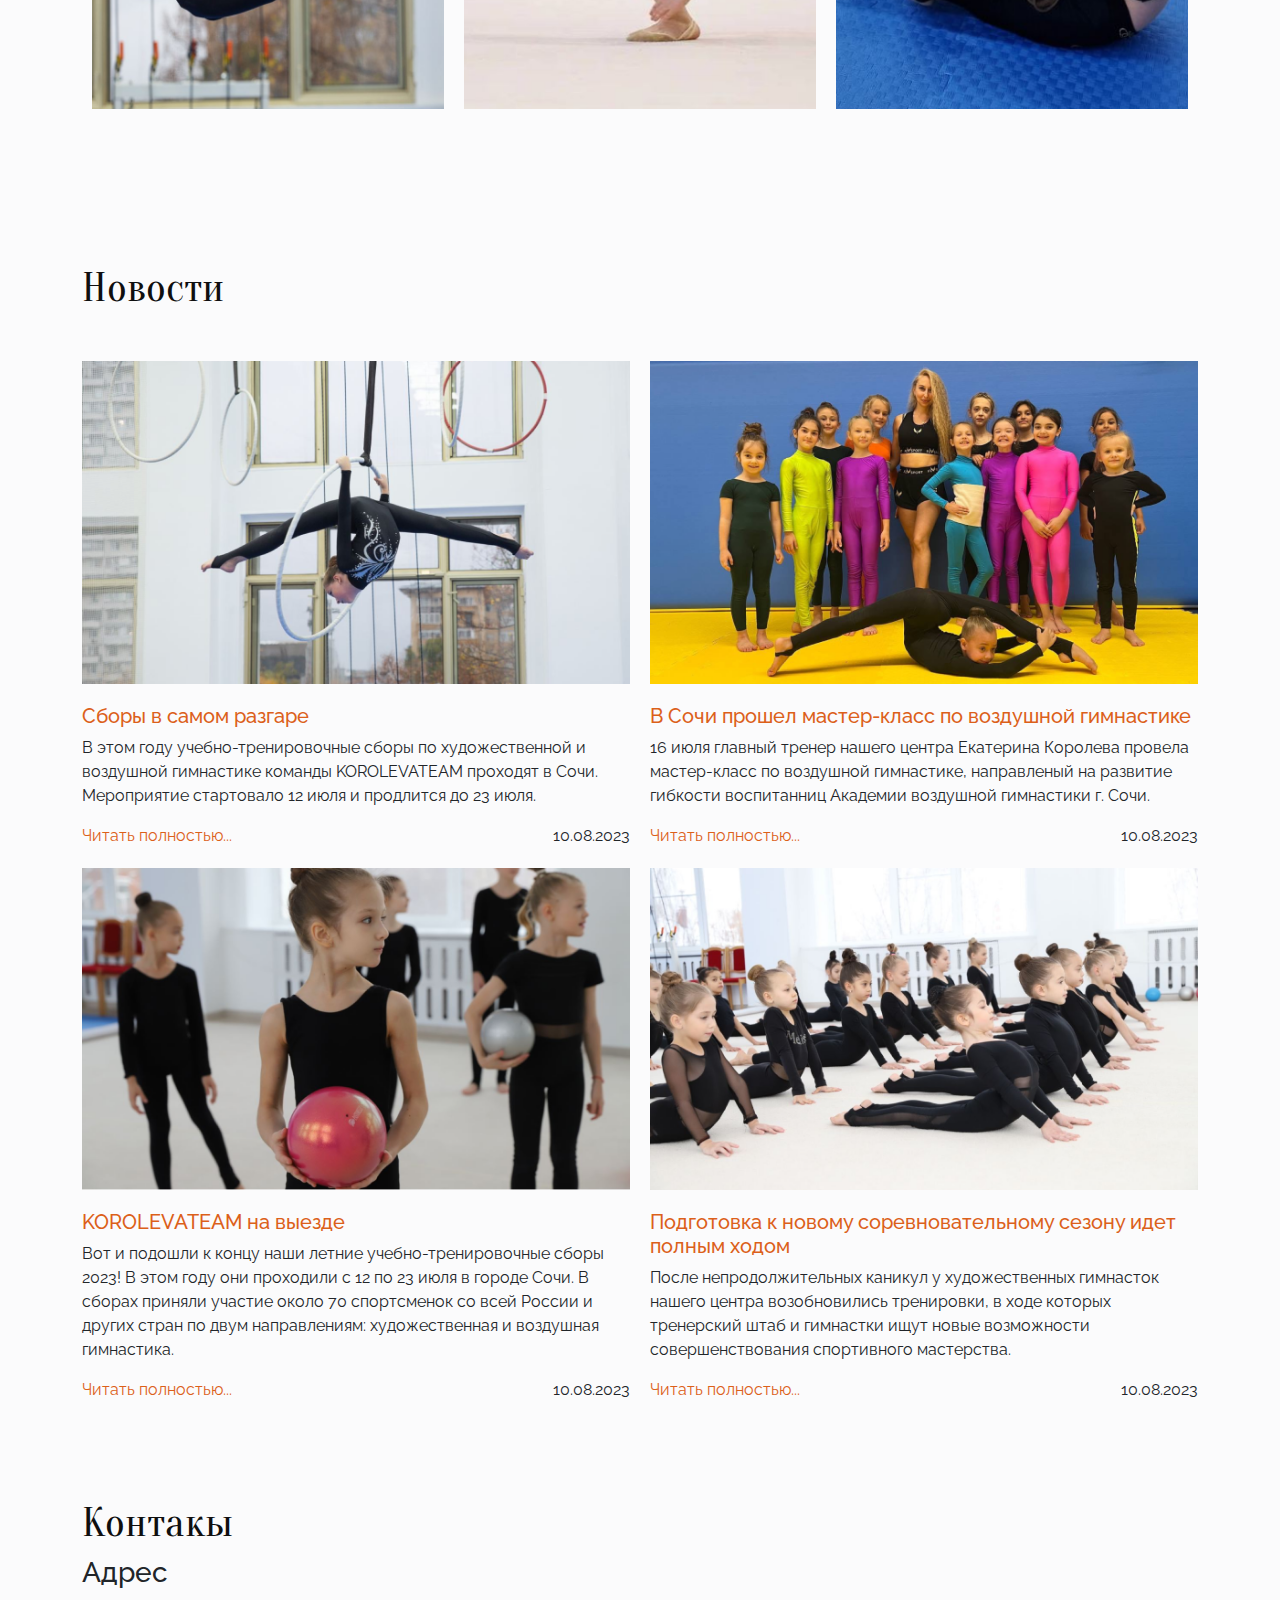
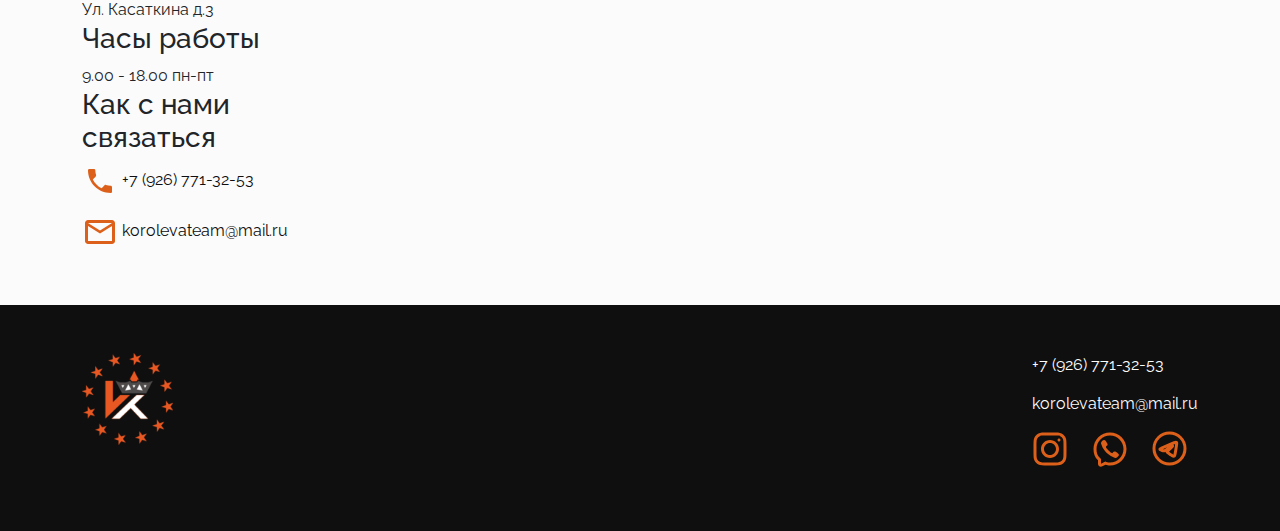
==== commit 3fc602a0: "added graph of trainings" ====
--- a/index.html
+++ b/index.html
@@ -5,10 +5,7 @@
     <meta name="viewport" content="width=device-width, initial-scale=1.0">
     <title>KOROLEVATEAM | Центр художественной и воздушной гимнастики</title>
     <link rel="stylesheet" href="./css/reset.css">
-    <!-- <link rel="stylesheet" href="./css/bootstrap-reboot.min.css">
-    <link rel="stylesheet" href="./css/bootstrap-utilities.min.css"> -->
     <link rel="stylesheet" href="./css/bootstrap.min.css">
-    <!-- <link rel="stylesheet" href="./css/bootstrap-grid.min.css"> -->
     <link rel="stylesheet" href="./css/base.css">
     <script src="./js/unpkg.com_masonry-layout@4.2.2_dist_masonry.pkgd.min.js"></script>
 </head>
@@ -278,7 +275,7 @@
                             <h3 class="news_ttl">Сборы в самом разгаре</h3>
                             <p class="news_txt">В этом году учебно-тренировочные сборы по художественной и воздушной гимнастике команды KOROLEVATEAM проходят в Сочи. Мероприятие стартовало 12 июля и продлится до 23 июля.</p>
                             <div class="Row">
-                                <!-- <a href="" class="news_link">Читать полностью...</a> -->
+                                <a href="./news/sbory.html" class="news_link">Читать полностью...</a>
                                 <span class="news_date">10.08.2023</span>
                             </div>
                         </section>
@@ -289,7 +286,7 @@
                             <h3 class="news_ttl">В Сочи прошел мастер-класс по воздушной гимнастике</h3>
                             <p class="news_txt">16 июля главный тренер нашего центра Екатерина Королева провела мастер-класс по воздушной гимнастике, направленый на развитие гибкости воспитанниц Академии воздушной гимнастики г. Сочи.</p>
                             <div class="Row">
-                                <!-- <a href="" class="news_link">Читать полностью...</a> -->
+                                <a href="./news/masterclass.html" class="news_link">Читать полностью...</a>
                                 <span class="news_date">10.08.2023</span>
                             </div>
                         </section>
@@ -300,7 +297,7 @@
                             <h3 class="news_ttl">KOROLEVATEAM на выезде</h3>
                             <p class="news_txt">Вот и подошли к концу наши летние учебно-тренировочные сборы 2023! В этом году они проходили с 12 по 23 июля в городе Сочи. В сборах приняли участие около 70 спортсменок со всей России и других стран по двум направлениям: художественная и воздушная гимнастика.</p>
                             <div class="Row">
-                                <!-- <a href="" class="news_link">Читать полностью...</a> -->
+                                <a href="./news/korolevateam_na_biyezde.html" class="news_link">Читать полностью...</a>
                                 <span class="news_date">10.08.2023</span>
                             </div>
                         </section>
@@ -311,7 +308,7 @@
                             <h3 class="news_ttl">Подготовка к новому соревновательному сезону идет полным ходом</h3>
                             <p class="news_txt">После непродолжительных каникул у художественных гимнасток нашего центра возобновились тренировки, в ходе которых тренерский штаб и гимнастки ищут новые возможности совершенствования спортивного мастерства.</p>
                             <div class="Row">
-                                <!-- <a href="" class="news_link">Читать полностью...</a> -->
+                                <a href="./news/podgotovka_k_sorevnovaniyam.html" class="news_link">Читать полностью...</a>
                                 <span class="news_date">10.08.2023</span>
                             </div>
                         </section>
--- a/css/base.css
+++ b/css/base.css
@@ -275,7 +275,15 @@
 .trainers_section-navbar {
     display: none;
 }
-
+.news_section>.Row {
+    justify-content: space-between;
+}
+.news_link {
+    color: var(--b-c--orange);
+}
+.news_link:hover {
+    color: var(--b-c--grey);
+}
 .news_container {
     display: flex;
     flex-direction: column;
@@ -284,6 +292,69 @@
 .gallery_grid-masonry {
     display: flex;
     flex-direction: column;
+}
+.news .container {
+    display: flex;
+    flex-direction: column;
+}
+.index_link-top, .index_link-bottom {
+    display: inline-block;
+    margin-top: 3rem;
+    margin-bottom: 3rem;
+    color: var(--b-c--orange);
+    font-size: var(--fs--ttl-sub);
+}
+.index_link-bottom {
+    width: 100%;
+    text-align: center;
+}
+.ttl-orange {
+    color: var(--b-c--orange);
+}
+.ttl-news {
+    display: inline-block;
+    width: 100%;
+    text-align: center;
+    margin-bottom: 2rem;
+    text-transform: uppercase;
+}
+.news span {
+    display: inline-block;
+    width: 100%;
+    text-align: right;
+    margin-bottom: 3rem;
+}
+.training_txt-info {
+    max-width: 893px;
+    margin: auto;
+    text-align: center;
+    margin-bottom: 5rem;
+}
+tr:nth-child(1) {
+    background-color: var(--b-c--grey);
+}
+td {
+    box-sizing: border-box;
+    padding: 10px;
+    border: 1px solid var(--b-c--dark);
+}
+table, tbody {
+    margin-bottom: 3rem;
+}
+.training .col:nth-child(2) {
+    order: -1;
+} 
+.training .col {
+    display: flex;
+    flex-direction: column;
+}
+.training .col img {
+    max-width: 320px;
+    max-height: 320px;
+    margin: auto;
+}
+.raspisanie_container {
+    overflow-x: scroll;
 }
 @media (min-width:768px) {
     .Row {
@@ -450,4 +521,12 @@
         max-height: 45px;
         object-fit: fill;
     }
+    .raspisanie_container {
+        overflow-x: auto;
+    }
+}
+@media (min-width: 768px) {
+    .training:nth-last-of-type(odd) .col:nth-child(2) {
+        order: 1;
+    } 
 }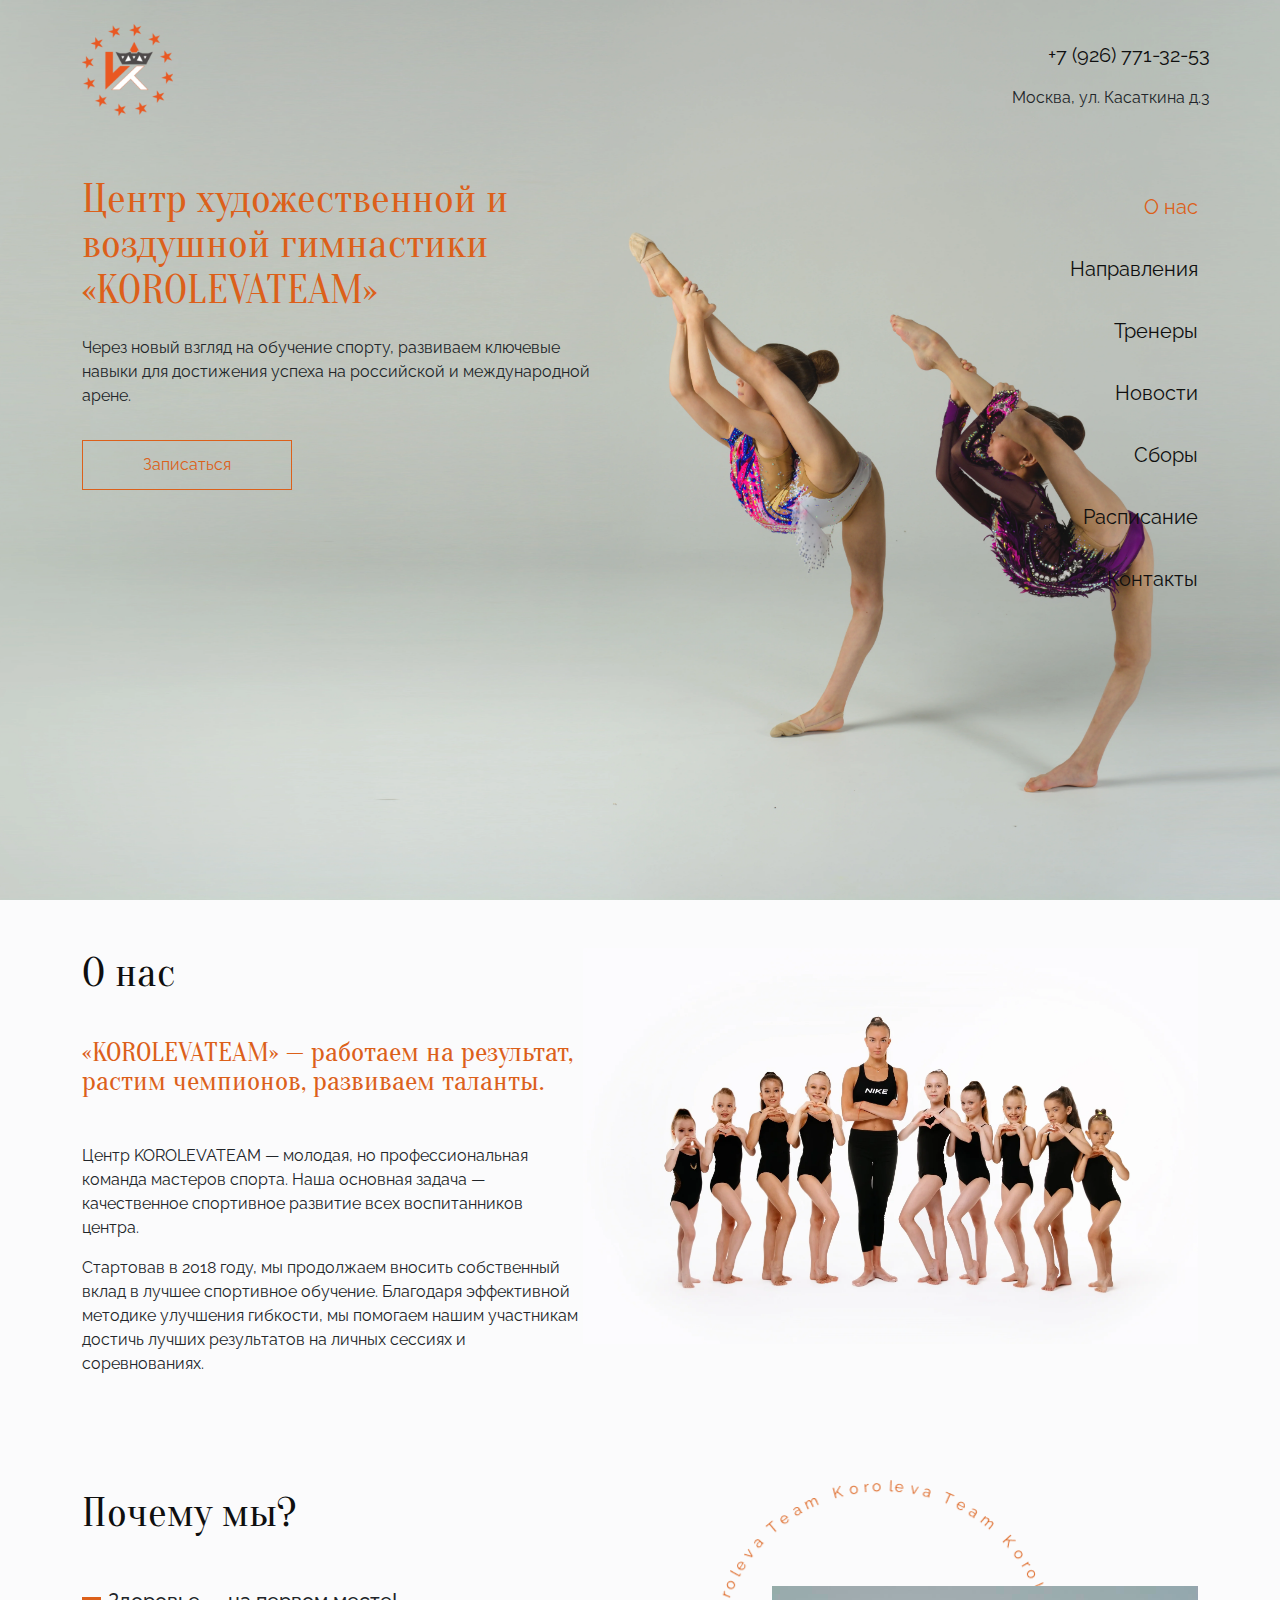
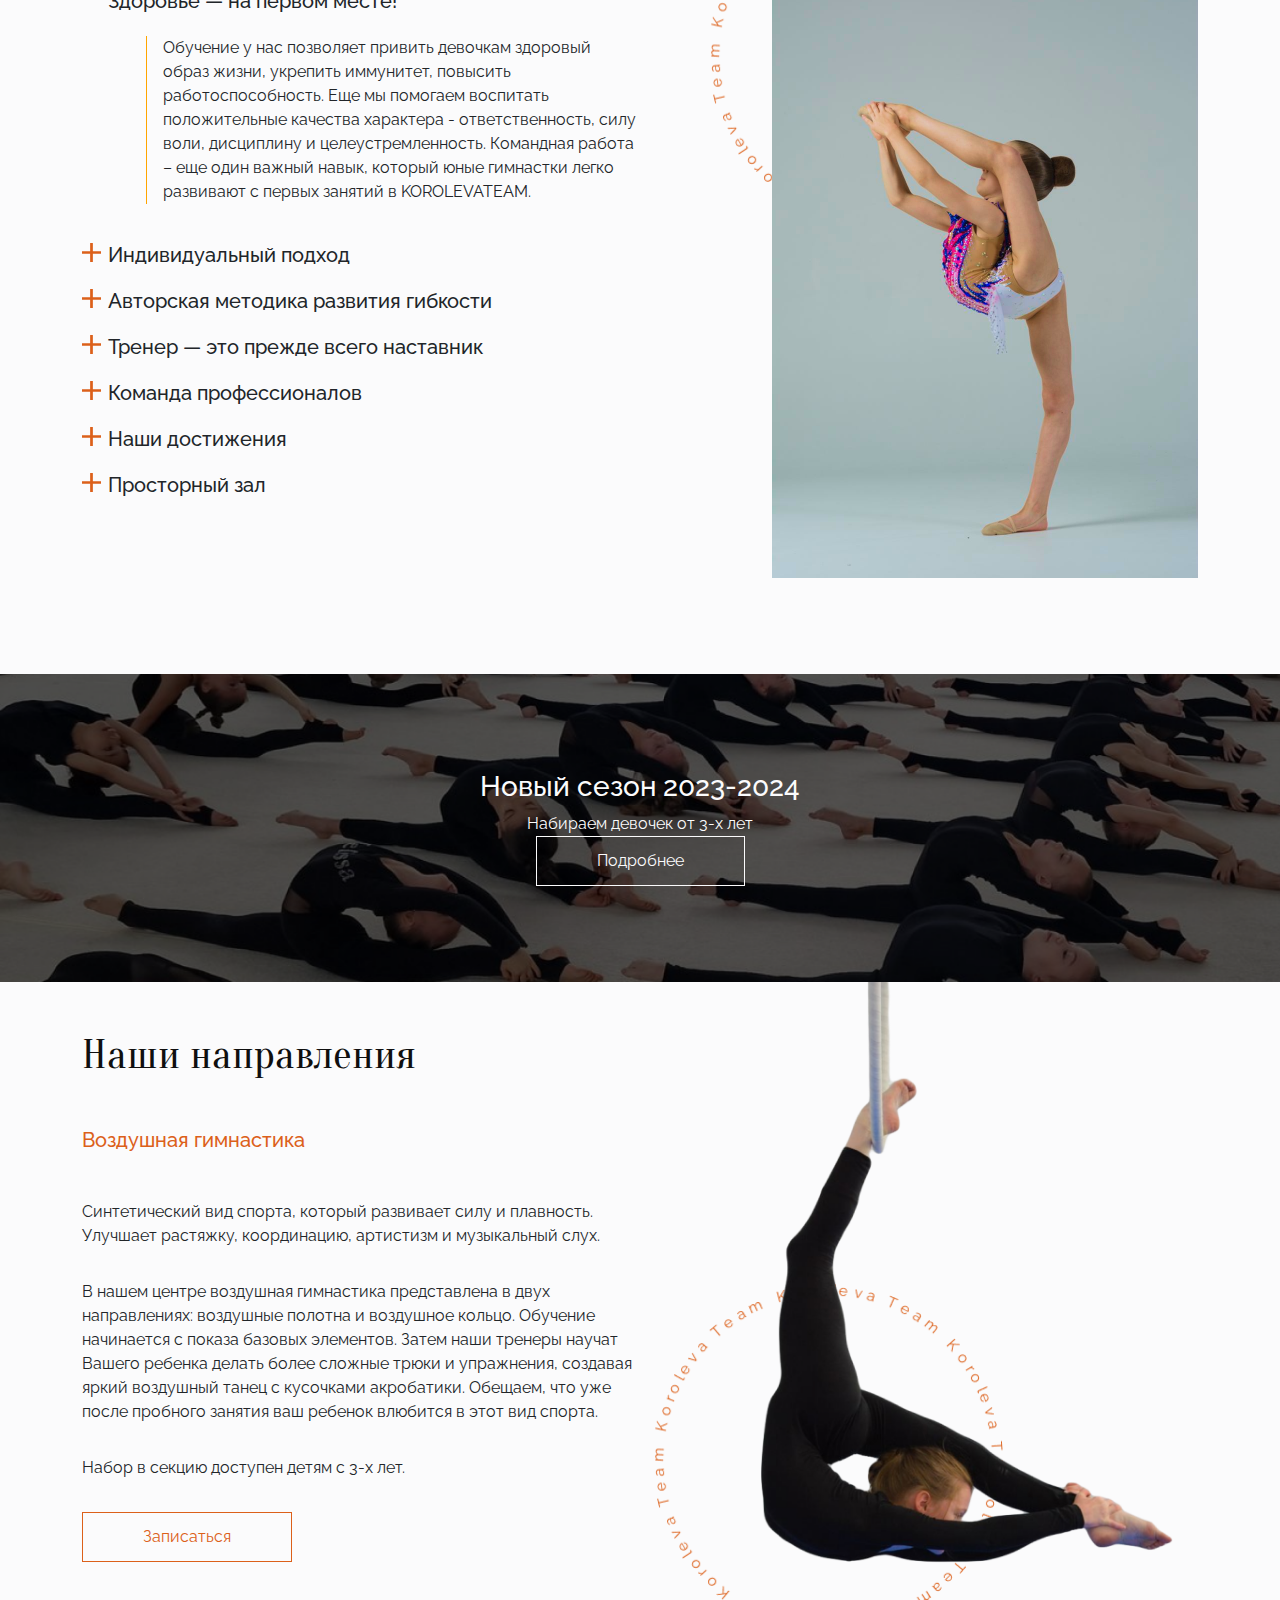
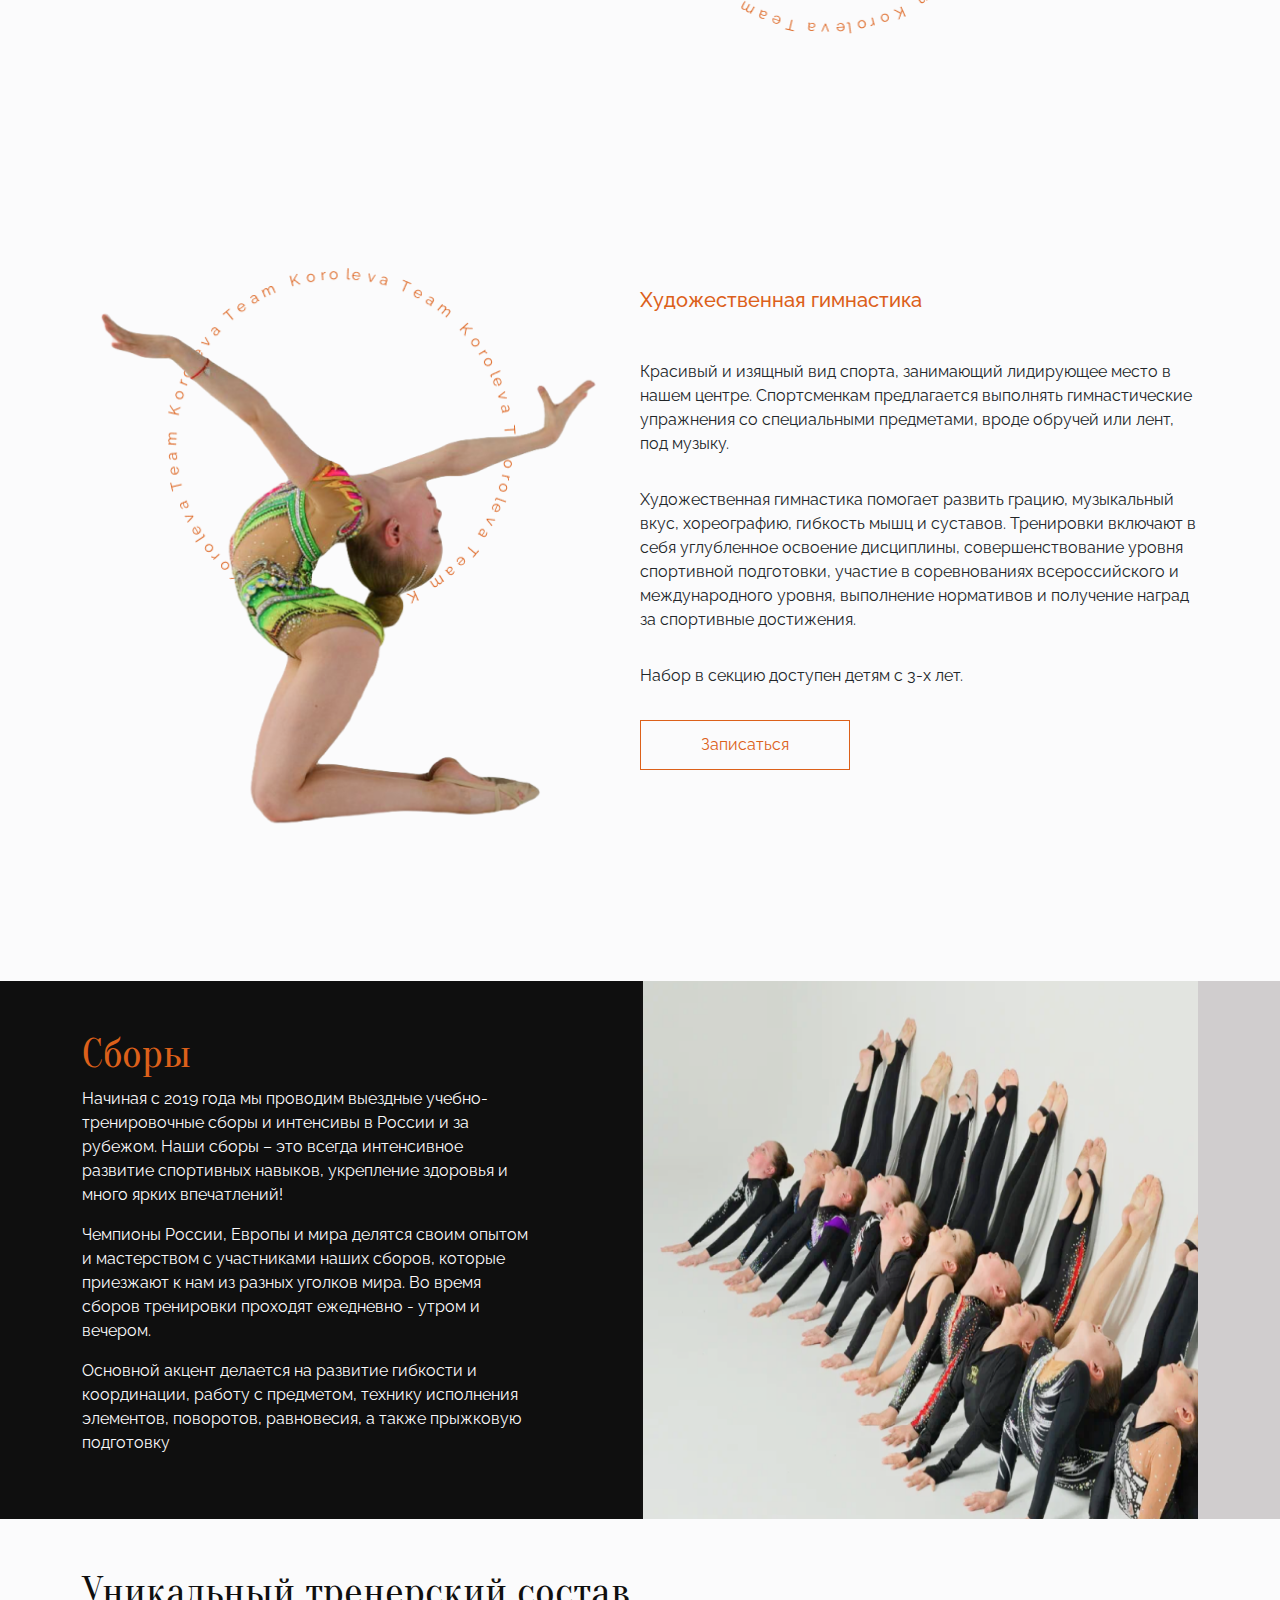
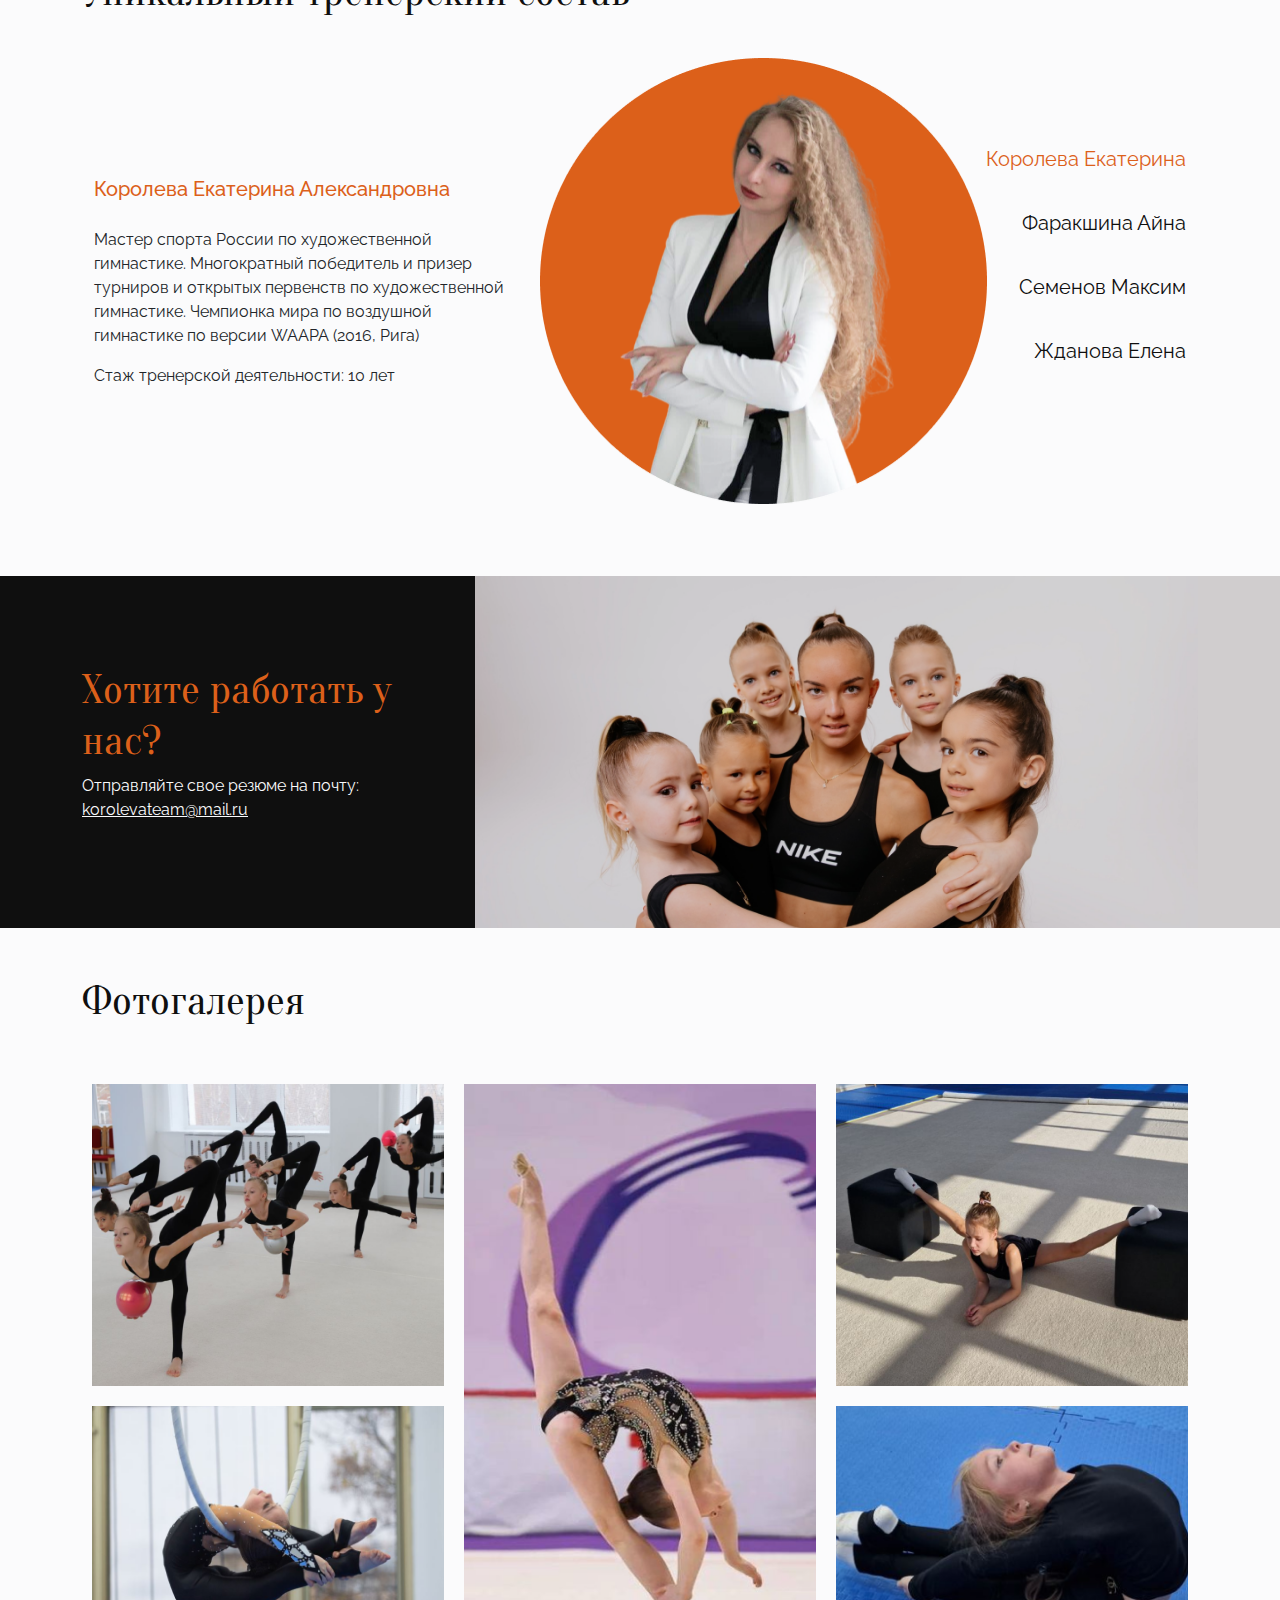
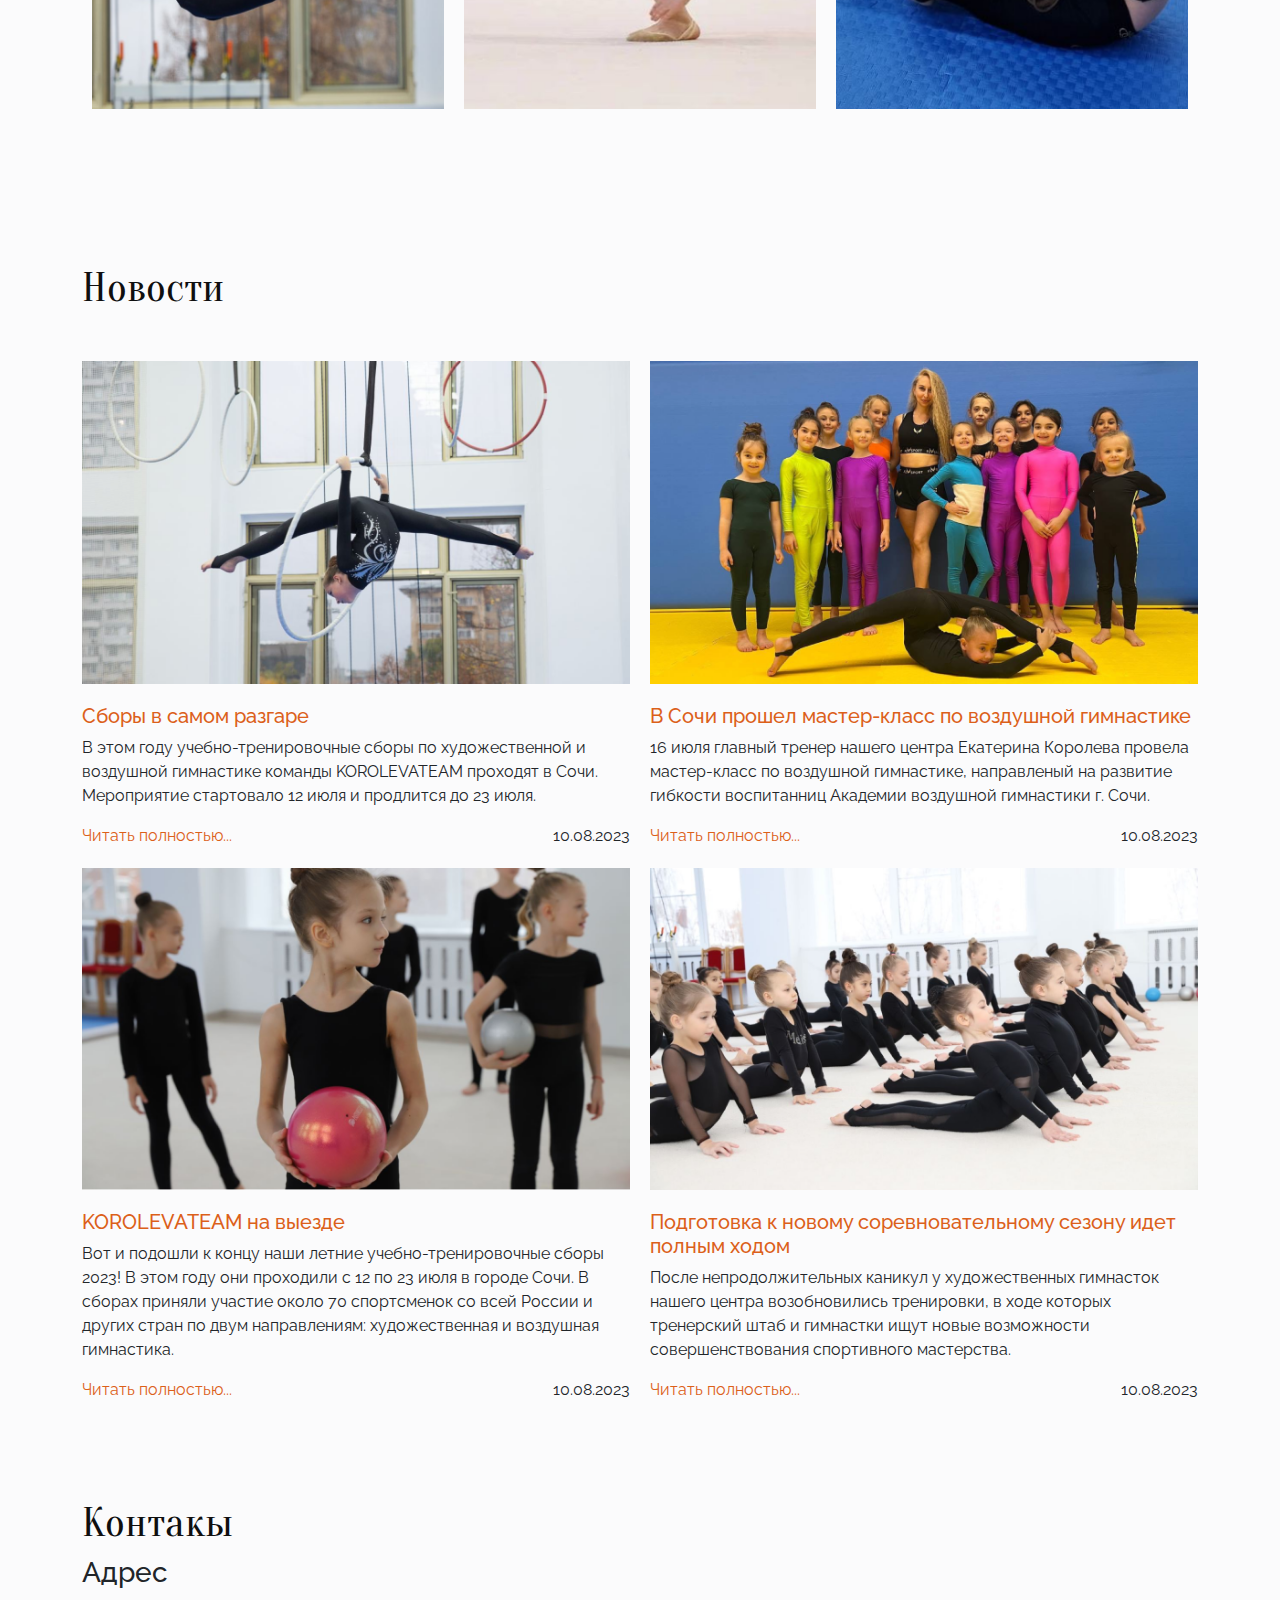
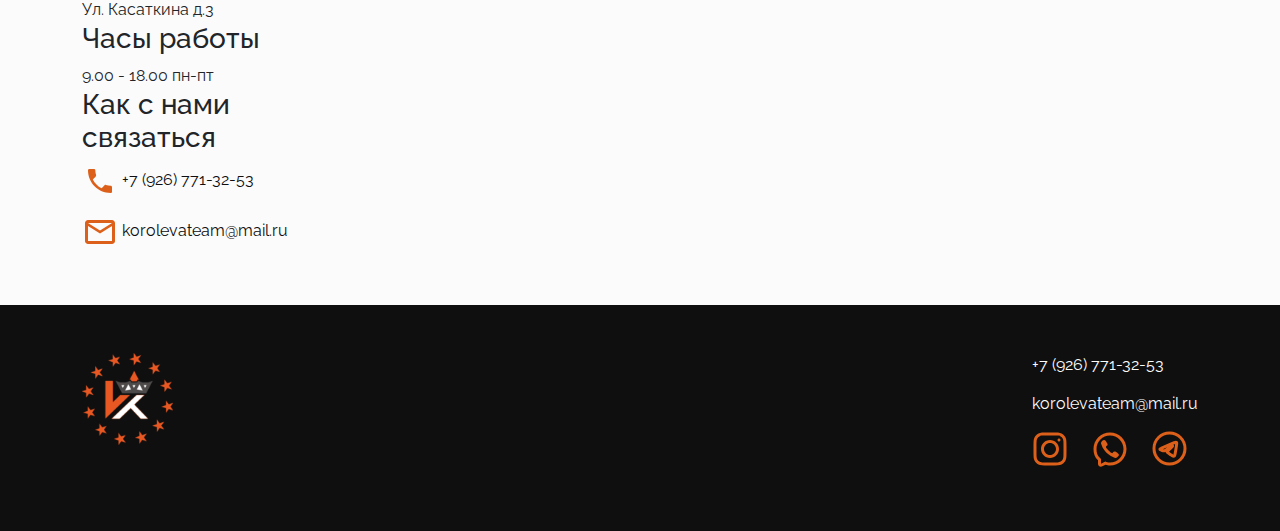
==== commit 38a3c32b: "added menu" ====
--- a/index.html
+++ b/index.html
@@ -7,25 +7,51 @@
     <link rel="stylesheet" href="./css/reset.css">
     <link rel="stylesheet" href="./css/bootstrap.min.css">
     <link rel="stylesheet" href="./css/base.css">
+    <link rel="stylesheet" href="./css/nav.css">
     <script src="./js/unpkg.com_masonry-layout@4.2.2_dist_masonry.pkgd.min.js"></script>
 </head>
 <body>
     <header>
         <div class="container py-4  ">
             <a href="/"><img src="./img/logo.svg" alt="KOROLEVATEAM" class="logo"></a>
-            <button><span class="visually-hidden">Меню навигации</span></button>
+            <button class="btn-nav"><span class="visually-hidden">Меню навигации</span>
+                <svg width="50" height="50" viewBox="0 0 90 71" fill="none" xmlns="http://www.w3.org/2000/svg" class="svg svg--stroke">
+                    <path d="M5 5L 85 5" stroke="#DC601A" stroke-width="8.5" stroke-linecap="round" stroke-linejoin="round">
+                      <animate  begin="animation.begin" attributeName="d" values="M5 5L 85 5;M15 10 L 70 60" dur="0.3s" fill="freeze"/>
+                      <animate  begin="reverseAnimation.begin" attributeName="d" values="M15 10 L 70 60;M5 5L 85 5" dur="0.3s" fill="freeze"/>
+                    </path>
+                    <path d="M5 35L 85 35" stroke="#DC601A" stroke-width="8.5" stroke-linecap="round" stroke-linejoin="round">
+                      <animate  begin="animation.begin" attributeName="d" values="M5 35L 85 35;M45 35 L 45 35;" dur="0.3s" fill="freeze"/>
+                      <animate  begin="reverseAnimation.begin" attributeName="d" values="M45 35 L 45 35;M5 35L 85 35" dur="0.3s" fill="freeze"/>
+                    </path>
+                    <path d="M5 66L 85 66" stroke="#DC601A" stroke-width="8.5" stroke-linecap="round" stroke-linejoin="round">
+                      <animate  begin="animation.begin" attributeName="d" values="M5 66L 85 66  ;M15 60 L 70 10" dur="0.3s" fill="freeze"/>
+                      <animate  begin="reverseAnimation.begin" attributeName="d" values="M15 60 L 70 10;M5 66L 85 66" dur="0.3s" fill="freeze"/>
+                    </path>
+                    <circle cx="45" cy="45" r="50" fill="white" fill-opacity="0">
+                      <animate dur="0.01s" id="animation" attributeName="r" values="50; 0" fill="freeze" begin="click"/>
+                      <animate dur="0.01s" attributeName="r" values="0; 50" fill="freeze" begin="reverseAnimation.end" />
+                    </circle>
+                    <circle cx="45" cy="45" r="0" fill="white" fill-opacity="0">
+                      <animate dur="0.001s" id="reverseAnimation" attributeName="r" values="50; 0" fill="freeze" begin="click" />
+                      <animate dur="0.001s" attributeName="r" values="0; 50" begin="animation.end"  fill="freeze"/>
+                    </circle>
+                  </svg>
+            </button>
         </div>
     </header>
-    <nav style="display: none;" class="container text-end">
+    <nav class="container text-end hide">
         <ul class="nav_links">
             <li class="nav_link-container"><a href="#about" class="nav_link">О нас</a></li>
-            <li class="nav_link-container"><a href="#whyus" class="nav_link">Почему мы?</a></li>
-            <li class="nav_link-container"><a href="#actions" class="nav_link">Набор</a></li>
-            <li class="nav_link-container"><a href="#directions" class="nav_link">Наши направления</a></li>
-            <li class="nav_link-container"><a href="#vacancy" class="nav_link">Работа у нас</a></li>
-            <li class="nav_link-container"><a href="#teachers" class="nav_link">Преподаватели</a></li>
-            <li class="nav_link-container"><a href="#gallery" class="nav_link">Фотогалерея</a></li>
+            <!-- <li class="nav_link-container"><a href="#whyus" class="nav_link">Почему мы?</a></li> -->
+            <!-- <li class="nav_link-container"><a href="#actions" class="nav_link">Набор</a></li> -->
+            <li class="nav_link-container"><a href="#directions" class="nav_link">Направления</a></li>
+            <!-- <li class="nav_link-container"><a href="#vacancy" class="nav_link">Работа у нас</a></li> -->
+            <li class="nav_link-container"><a href="#trainers" class="nav_link">Тренеры</a></li>
             <li class="nav_link-container"><a href="#news" class="nav_link">Новости</a></li>
+            <li class="nav_link-container"><a href="#sbory" class="nav_link">Сборы</a></li>
+            <li class="nav_link-container"><a href="./raspisaniye.html" class="nav_link">Расписание</a></li>
+            <li class="nav_link-container"><a href="#contacts" class="nav_link">Контакты</a></li>
         </ul>
     </nav>
     <main>
@@ -316,7 +342,7 @@
                 </ul>
             </div>
         </section>
-        <section>
+        <section id="contacts">
             <div class="container">
                 <div class="Row">
                     <div class="Col">
@@ -374,5 +400,6 @@
 
 <!-- <script src="./js/gallery-grid.js"></script>  -->
 <script src="./js/slider.js"></script> 
+<script src="./js/nav.js"></script> 
 
 </html>--- a/css/base.css
+++ b/css/base.css
@@ -139,6 +139,7 @@
     font-size: var(--fs--txt-main);
 }
 header {
+    z-index: 999;
     width: 100%;
     position: absolute;
     top: 0;
--- a/css/nav.css
+++ b/css/nav.css
@@ -0,0 +1,65 @@
+header .container {
+    display: flex;
+    justify-content: space-between;
+}
+.btn-nav {
+    z-index: 999;
+}
+nav {
+    z-index: 998;
+    background-color: var(--b-c--grey);
+    position: absolute;
+    top: 0;
+    height: 100vh;
+    /* background-color: rgba(0, 0, 0, .5); */
+    transition: all 1s ease;
+}
+.nav_links {
+    padding-top: 7rem;
+    display: flex;
+    flex-direction: column;
+    gap: 2rem;
+    text-align: center;
+}
+.nav_link {
+    color: var(--b-c--orange);
+    font-size: var(--fs--ttl-sub);
+}
+.nav_link-container {
+    border-bottom: 1px solid var(--b-c--orange);
+}
+.nav_link-container:last-child {
+    border-bottom: none;
+}
+.hide {
+    transform: translateX(-100vh);
+    opacity: 0;
+    display: none;
+    transition: all 1s ease;
+}
+@media (min-width: 1000px) {
+    .btn-nav {
+        display: none;
+    }
+    .hide {
+        transform: none;
+        opacity: 1;
+        display: flex;
+    }
+    nav.container {
+        left: 0;
+        right: 0;
+        justify-content: right;
+        background-color: transparent;
+    }
+    .nav_links {
+        text-align: right;
+        padding-top: 12rem;
+    }
+    .nav_link-container {
+        border-bottom: none;
+    }
+    .nav_link-container:not(:first-child) .nav_link {
+        color: var(--b-c--dark);
+    }
+}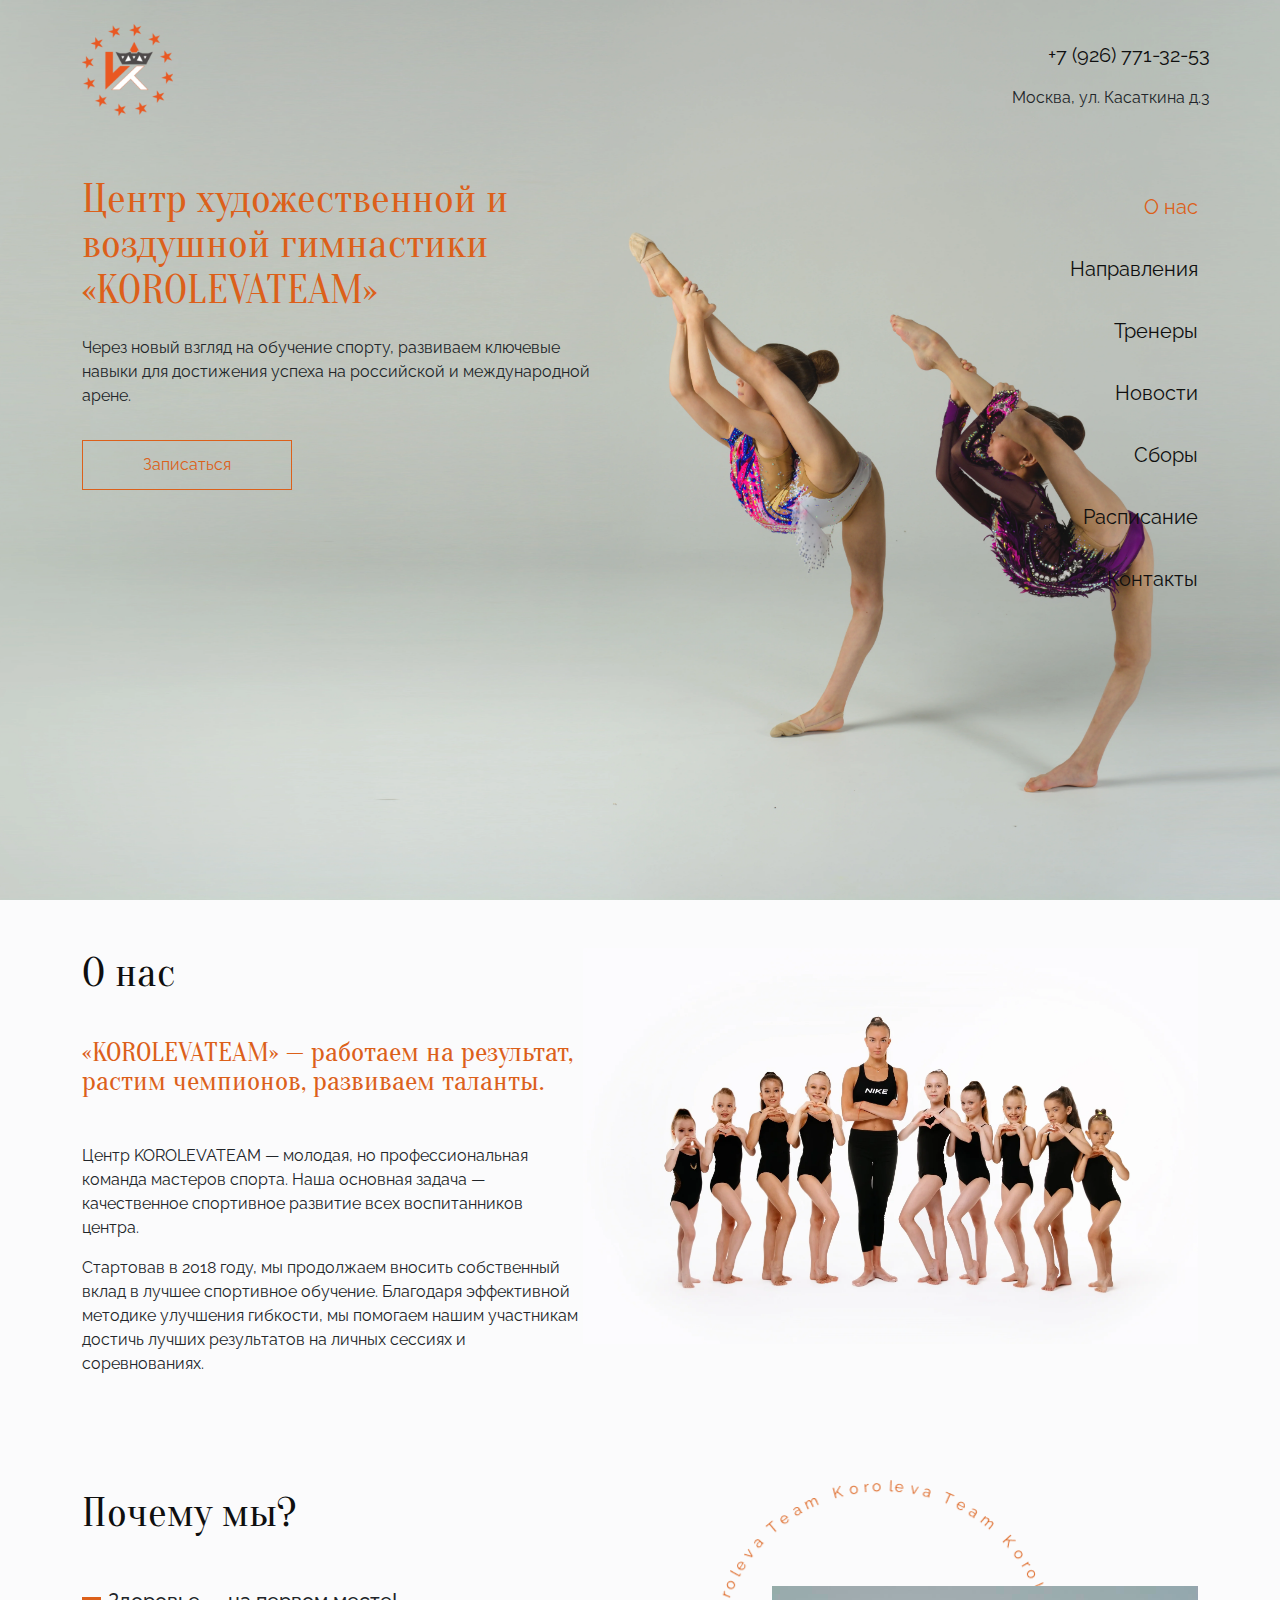
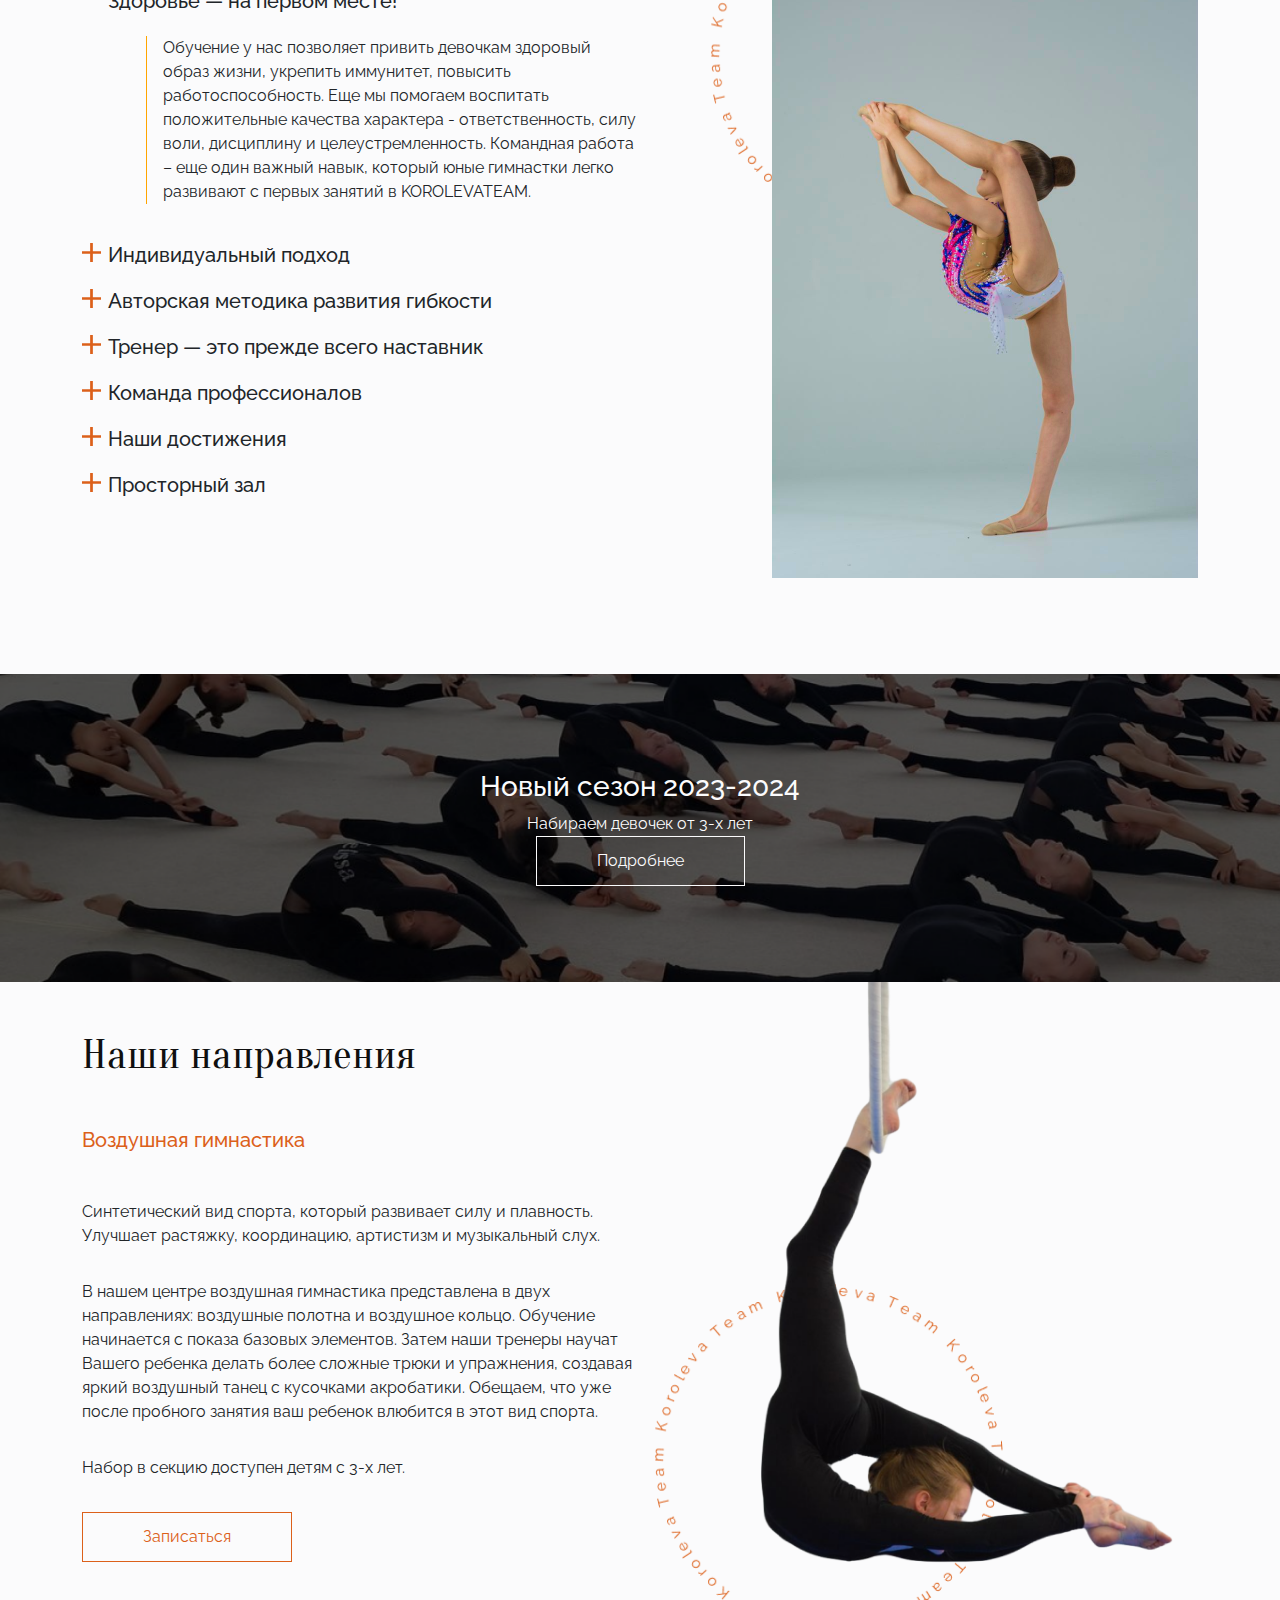
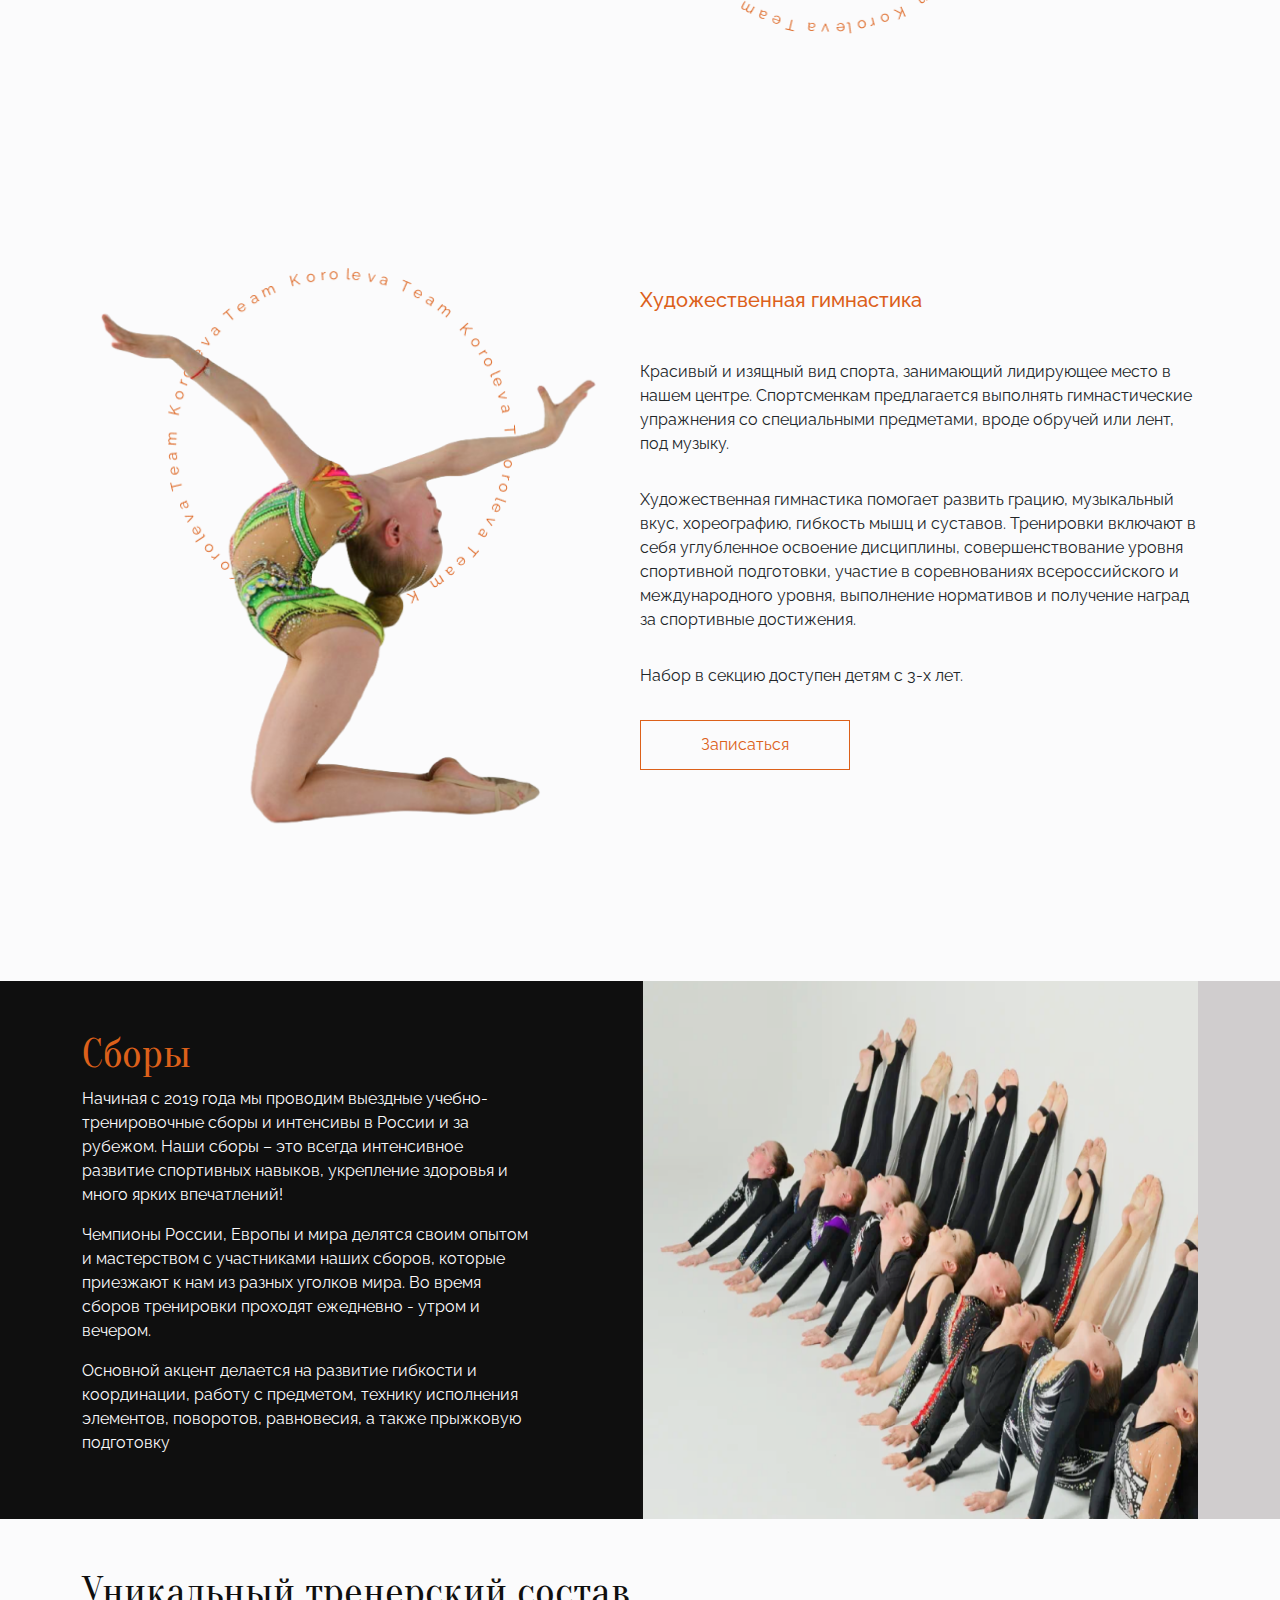
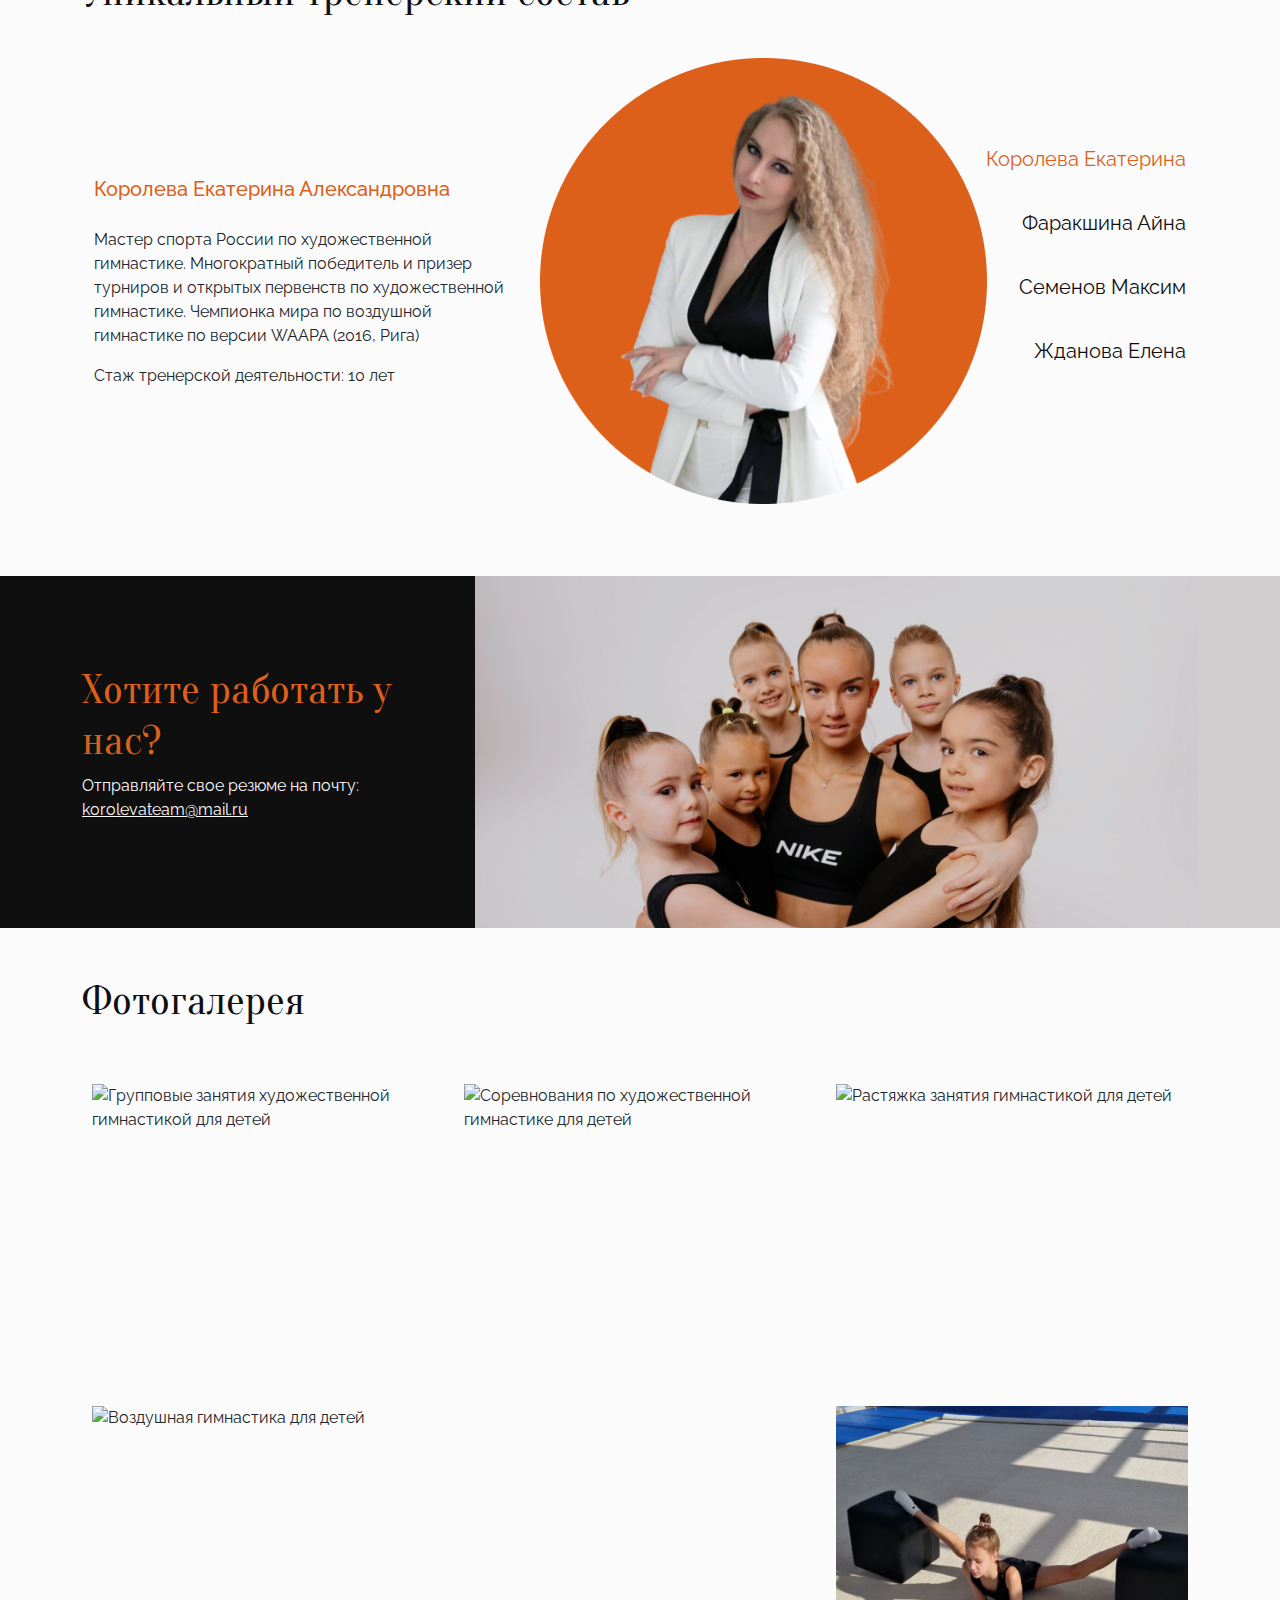
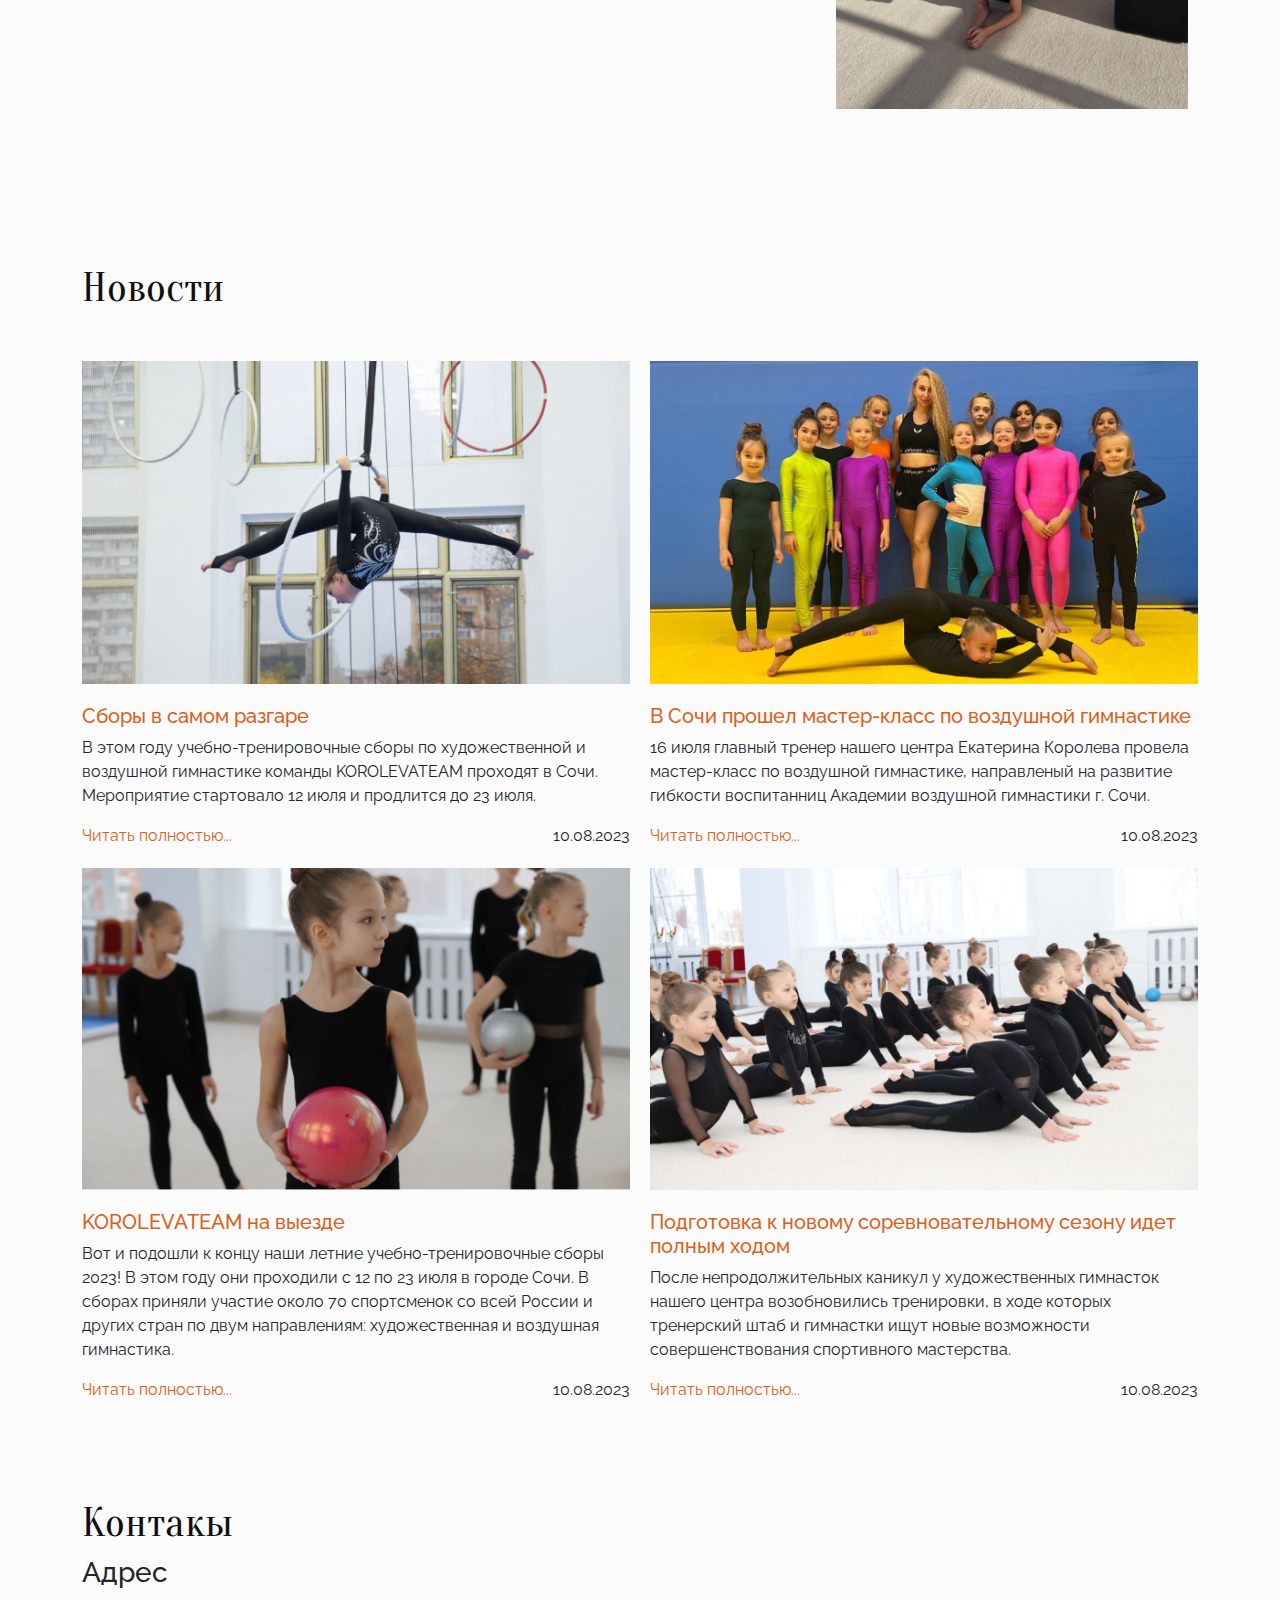
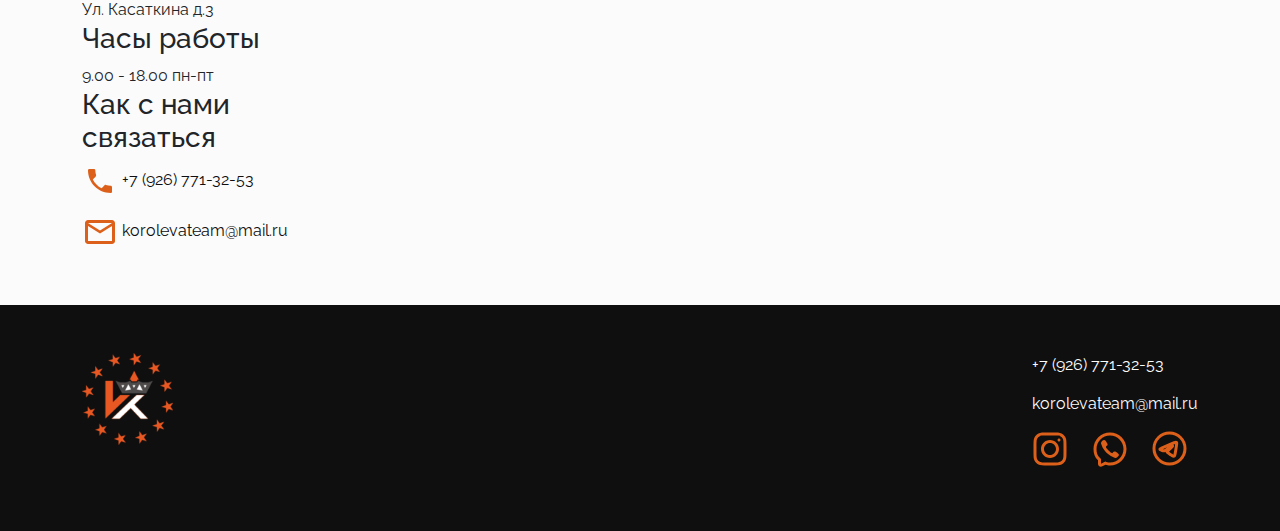
==== commit c6e0f2a3: "added metrika" ====
--- a/index.html
+++ b/index.html
@@ -1,5 +1,6 @@
 <!DOCTYPE html>
 <html lang="ru">
+
 <head>
     <meta charset="UTF-8">
     <meta name="viewport" content="width=device-width, initial-scale=1.0">
@@ -9,34 +10,69 @@
     <link rel="stylesheet" href="./css/base.css">
     <link rel="stylesheet" href="./css/nav.css">
     <script src="./js/unpkg.com_masonry-layout@4.2.2_dist_masonry.pkgd.min.js"></script>
+    <!-- Yandex.Metrika counter -->
+    <script type="text/javascript">
+        (function (m, e, t, r, i, k, a) {
+            m[i] = m[i] || function () { (m[i].a = m[i].a || []).push(arguments) };
+            m[i].l = 1 * new Date();
+            for (var j = 0; j < document.scripts.length; j++) { if (document.scripts[j].src === r) { return; } }
+            k = e.createElement(t), a = e.getElementsByTagName(t)[0], k.async = 1, k.src = r, a.parentNode.insertBefore(k, a)
+        })
+            (window, document, "script", "https://mc.yandex.ru/metrika/tag.js", "ym");
+
+        ym(94774427, "init", {
+            clickmap: true,
+            trackLinks: true,
+            accurateTrackBounce: true,
+            webvisor: true
+        });
+    </script>
+    <noscript>
+        <div><img src="https://mc.yandex.ru/watch/94774427" style="position:absolute; left:-9999px;" alt="" /></div>
+    </noscript>
+    <!-- /Yandex.Metrika counter -->
 </head>
+
 <body>
     <header>
         <div class="container py-4  ">
             <a href="/"><img src="./img/logo.svg" alt="KOROLEVATEAM" class="logo"></a>
             <button class="btn-nav"><span class="visually-hidden">Меню навигации</span>
-                <svg width="50" height="50" viewBox="0 0 90 71" fill="none" xmlns="http://www.w3.org/2000/svg" class="svg svg--stroke">
-                    <path d="M5 5L 85 5" stroke="#DC601A" stroke-width="8.5" stroke-linecap="round" stroke-linejoin="round">
-                      <animate  begin="animation.begin" attributeName="d" values="M5 5L 85 5;M15 10 L 70 60" dur="0.3s" fill="freeze"/>
-                      <animate  begin="reverseAnimation.begin" attributeName="d" values="M15 10 L 70 60;M5 5L 85 5" dur="0.3s" fill="freeze"/>
+                <svg width="50" height="50" viewBox="0 0 90 71" fill="none" xmlns="http://www.w3.org/2000/svg"
+                    class="svg svg--stroke">
+                    <path d="M5 5L 85 5" stroke="#DC601A" stroke-width="8.5" stroke-linecap="round"
+                        stroke-linejoin="round">
+                        <animate begin="animation.begin" attributeName="d" values="M5 5L 85 5;M15 10 L 70 60" dur="0.3s"
+                            fill="freeze" />
+                        <animate begin="reverseAnimation.begin" attributeName="d" values="M15 10 L 70 60;M5 5L 85 5"
+                            dur="0.3s" fill="freeze" />
                     </path>
-                    <path d="M5 35L 85 35" stroke="#DC601A" stroke-width="8.5" stroke-linecap="round" stroke-linejoin="round">
-                      <animate  begin="animation.begin" attributeName="d" values="M5 35L 85 35;M45 35 L 45 35;" dur="0.3s" fill="freeze"/>
-                      <animate  begin="reverseAnimation.begin" attributeName="d" values="M45 35 L 45 35;M5 35L 85 35" dur="0.3s" fill="freeze"/>
+                    <path d="M5 35L 85 35" stroke="#DC601A" stroke-width="8.5" stroke-linecap="round"
+                        stroke-linejoin="round">
+                        <animate begin="animation.begin" attributeName="d" values="M5 35L 85 35;M45 35 L 45 35;"
+                            dur="0.3s" fill="freeze" />
+                        <animate begin="reverseAnimation.begin" attributeName="d" values="M45 35 L 45 35;M5 35L 85 35"
+                            dur="0.3s" fill="freeze" />
                     </path>
-                    <path d="M5 66L 85 66" stroke="#DC601A" stroke-width="8.5" stroke-linecap="round" stroke-linejoin="round">
-                      <animate  begin="animation.begin" attributeName="d" values="M5 66L 85 66  ;M15 60 L 70 10" dur="0.3s" fill="freeze"/>
-                      <animate  begin="reverseAnimation.begin" attributeName="d" values="M15 60 L 70 10;M5 66L 85 66" dur="0.3s" fill="freeze"/>
+                    <path d="M5 66L 85 66" stroke="#DC601A" stroke-width="8.5" stroke-linecap="round"
+                        stroke-linejoin="round">
+                        <animate begin="animation.begin" attributeName="d" values="M5 66L 85 66  ;M15 60 L 70 10"
+                            dur="0.3s" fill="freeze" />
+                        <animate begin="reverseAnimation.begin" attributeName="d" values="M15 60 L 70 10;M5 66L 85 66"
+                            dur="0.3s" fill="freeze" />
                     </path>
                     <circle cx="45" cy="45" r="50" fill="white" fill-opacity="0">
-                      <animate dur="0.01s" id="animation" attributeName="r" values="50; 0" fill="freeze" begin="click"/>
-                      <animate dur="0.01s" attributeName="r" values="0; 50" fill="freeze" begin="reverseAnimation.end" />
+                        <animate dur="0.01s" id="animation" attributeName="r" values="50; 0" fill="freeze"
+                            begin="click" />
+                        <animate dur="0.01s" attributeName="r" values="0; 50" fill="freeze"
+                            begin="reverseAnimation.end" />
                     </circle>
                     <circle cx="45" cy="45" r="0" fill="white" fill-opacity="0">
-                      <animate dur="0.001s" id="reverseAnimation" attributeName="r" values="50; 0" fill="freeze" begin="click" />
-                      <animate dur="0.001s" attributeName="r" values="0; 50" begin="animation.end"  fill="freeze"/>
+                        <animate dur="0.001s" id="reverseAnimation" attributeName="r" values="50; 0" fill="freeze"
+                            begin="click" />
+                        <animate dur="0.001s" attributeName="r" values="0; 50" begin="animation.end" fill="freeze" />
                     </circle>
-                  </svg>
+                </svg>
             </button>
         </div>
     </header>
@@ -59,8 +95,9 @@
             <div class="container pt-5">
                 <div class="pt-5 hero_info">
                     <h1 class="hero_ttl">Центр художественной и воздушной гимнастики «KOROLEVATEAM»</h1>
-                    <p>Через новый взгляд на обучение спорту, развиваем ключевые навыки для достижения успеха на российской и международной арене.</p>
-                    <a href="https://wa.me/79267713253"  target="_blank" class="bth-orange">Записаться</a>
+                    <p>Через новый взгляд на обучение спорту, развиваем ключевые навыки для достижения успеха на
+                        российской и международной арене.</p>
+                    <a href="https://wa.me/79267713253" target="_blank" class="bth-orange">Записаться</a>
                     <div class="hero_info-adress">
                         <a class="hero_phone" href="tel:+79267713253">+7 (926) 771-32-53</a>
                         <span class="Col">Москва, ул. Касаткина д.3</span>
@@ -72,9 +109,13 @@
             <div class="Row py-5">
                 <div class="Col">
                     <h2 class="ttl">О нас</h2>
-                    <span class="devise">«KOROLEVATEAM» — работаем на результат, растим чемпионов, развиваем таланты.</span>
-                    <p>Центр KOROLEVATEAM — молодая, но профессиональная команда мастеров спорта. Наша основная задача — качественное спортивное развитие всех воспитанников центра.</p>
-                    <p>Стартовав в 2018 году, мы продолжаем вносить собственный вклад в лучшее спортивное обучение. Благодаря эффективной методике улучшения гибкости, мы помогаем нашим участникам достичь лучших результатов на личных сессиях и соревнованиях.</p>
+                    <span class="devise">«KOROLEVATEAM» — работаем на результат, растим чемпионов, развиваем
+                        таланты.</span>
+                    <p>Центр KOROLEVATEAM — молодая, но профессиональная команда мастеров спорта. Наша основная задача —
+                        качественное спортивное развитие всех воспитанников центра.</p>
+                    <p>Стартовав в 2018 году, мы продолжаем вносить собственный вклад в лучшее спортивное обучение.
+                        Благодаря эффективной методике улучшения гибкости, мы помогаем нашим участникам достичь лучших
+                        результатов на личных сессиях и соревнованиях.</p>
                 </div>
                 <div class="Col">
                     <img src="./img/content/about.webp" alt="Королёватим - команда мастеров спорта">
@@ -88,11 +129,18 @@
                     <div class="Col accordeon_info">
                         <details class="mb-3" open>
                             <summary>Здоровье — на первом месте!</summary>
-                            <p>Обучение у нас позволяет привить девочкам здоровый образ жизни, укрепить иммунитет, повысить работоспособность. Еще мы помогаем воспитать положительные качества характера - ответственность, силу воли, дисциплину и целеустремленность. Командная работа – еще один важный навык, который юные гимнастки легко развивают с первых занятий в KOROLEVATEAM.</p>
+                            <p>Обучение у нас позволяет привить девочкам здоровый образ жизни, укрепить иммунитет,
+                                повысить работоспособность. Еще мы помогаем воспитать положительные качества характера -
+                                ответственность, силу воли, дисциплину и целеустремленность. Командная работа – еще один
+                                важный навык, который юные гимнастки легко развивают с первых занятий в KOROLEVATEAM.
+                            </p>
                         </details>
                         <details class="mb-3">
                             <summary>Индивидуальный подход</summary>
-                            <p>Обучение проходит в малых группах — не более 12 человек. Программа разрабатывается с учетом особенностей участников: от уровня подготовки до хронологического и функционального возраста гимнастки. Все тренировки в KOROLEVATEAM увлекательны и насыщены. Для самых маленьких занятия проходят в игровой форме.</p>
+                            <p>Обучение проходит в малых группах — не более 12 человек. Программа разрабатывается с
+                                учетом особенностей участников: от уровня подготовки до хронологического и
+                                функционального возраста гимнастки. Все тренировки в KOROLEVATEAM увлекательны и
+                                насыщены. Для самых маленьких занятия проходят в игровой форме.</p>
                         </details>
                         <details class="mb-3">
                             <summary>Авторская методика развития гибкости</summary>
@@ -100,23 +148,31 @@
                         </details>
                         <details class="mb-3">
                             <summary>Тренер — это прежде всего наставник</summary>
-                            <p>В центре разработана и эффективно применяется система мотивации и психологической поддержки детей.</p>
+                            <p>В центре разработана и эффективно применяется система мотивации и психологической
+                                поддержки детей.</p>
                         </details>
                         <details class="mb-3">
                             <summary>Команда профессионалов</summary>
-                            <p>Наши тренеры - мастера спорта с профильным образованием, ежегодно повышающие квалификацию на семинарах и мастер-классах специалистов международного класса.</p>
+                            <p>Наши тренеры - мастера спорта с профильным образованием, ежегодно повышающие квалификацию
+                                на семинарах и мастер-классах специалистов международного класса.</p>
                         </details>
                         <details class="mb-3">
                             <summary>Наши достижения</summary>
-                            <p>Наши воспитанницы участвуют в соревнованиях всероссийского и международного уровня. Выполняют спортивные разряды. За соревновательный сезон 2022/2023 в нашей копилке 200 золотых, 150 серебряных и 80 бронзовых медалей.</p>
+                            <p>Наши воспитанницы участвуют в соревнованиях всероссийского и международного уровня.
+                                Выполняют спортивные разряды. За соревновательный сезон 2022/2023 в нашей копилке 200
+                                золотых, 150 серебряных и 80 бронзовых медалей.</p>
                         </details>
                         <details class="mb-3">
                             <summary>Просторный зал</summary>
-                            <p>Просторный, светлый, с высокими потолками тренировочный зал, обеспечивающий комфортные условия для занятий художественной и воздушной гимнастикой, хореографией и акробатикой. Зал оборудован всем необходимым тренировочным инвентарем, в распоряжении гимнасток имеется раздевалка и комфортная зона ожидания для сопровождающих.</p>
+                            <p>Просторный, светлый, с высокими потолками тренировочный зал, обеспечивающий комфортные
+                                условия для занятий художественной и воздушной гимнастикой, хореографией и акробатикой.
+                                Зал оборудован всем необходимым тренировочным инвентарем, в распоряжении гимнасток
+                                имеется раздевалка и комфортная зона ожидания для сопровождающих.</p>
                         </details>
                     </div>
                     <div class="Col accordeon_pic kt-deco">
-                        <img src="./img/content/whyus.png" class="accordeon_img" alt="Художественная гимнастика для здоровья">
+                        <img src="./img/content/whyus.png" class="accordeon_img"
+                            alt="Художественная гимнастика для здоровья">
                     </div>
                 </div>
             </div>
@@ -133,13 +189,18 @@
                 <h2 class="ttl">Наши направления</h2>
                 <ul class="my-3">
                     <li>
-                        <section class="Row dir_air">                    
+                        <section class="Row dir_air">
                             <div class="Col dir_air-info">
                                 <h3 class="ttl_sub-orange">Воздушная гимнастика</h3>
-                                <p>Синтетический вид спорта, который развивает силу и плавность. Улучшает растяжку, координацию, артистизм и музыкальный слух.</p>
-                                <p>В нашем центре воздушная гимнастика представлена в двух направлениях: воздушные полотна и воздушное кольцо. Обучение начинается с показа базовых элементов. Затем наши тренеры научат Вашего ребенка делать более сложные трюки и упражнения, создавая яркий воздушный танец с кусочками акробатики. Обещаем, что уже после пробного занятия ваш ребенок влюбится в этот вид спорта.</p>
+                                <p>Синтетический вид спорта, который развивает силу и плавность. Улучшает растяжку,
+                                    координацию, артистизм и музыкальный слух.</p>
+                                <p>В нашем центре воздушная гимнастика представлена в двух направлениях: воздушные
+                                    полотна и воздушное кольцо. Обучение начинается с показа базовых элементов. Затем
+                                    наши тренеры научат Вашего ребенка делать более сложные трюки и упражнения, создавая
+                                    яркий воздушный танец с кусочками акробатики. Обещаем, что уже после пробного
+                                    занятия ваш ребенок влюбится в этот вид спорта.</p>
                                 <p>Набор в секцию доступен детям с 3-х лет.</p>
-                                <a href="https://wa.me/79267713253"  target="_blank" class="bth-orange">Записаться</a>
+                                <a href="https://wa.me/79267713253" target="_blank" class="bth-orange">Записаться</a>
                             </div>
                             <div class="Col dir_air-pic kt-deco">
                                 <img src="./img/content/directions_1.png" alt="Воздушная гимнастика секция">
@@ -147,13 +208,19 @@
                         </section>
                     </li>
                     <li>
-                        <section class="Row">                    
+                        <section class="Row">
                             <div class="Col dir_art-info">
                                 <h3 class="ttl_sub-orange">Художественная гимнастика</h3>
-                                <p>Красивый и изящный вид спорта, занимающий лидирующее место в нашем центре. Спортсменкам предлагается выполнять гимнастические упражнения со специальными предметами, вроде обручей или лент, под музыку.</p>
-                                <p>Художественная гимнастика помогает развить грацию, музыкальный вкус, хореографию, гибкость мышц и суставов. Тренировки включают в себя углубленное освоение дисциплины, совершенствование уровня спортивной подготовки, участие в соревнованиях всероссийского и международного уровня, выполнение нормативов и получение наград за спортивные достижения. </p>
+                                <p>Красивый и изящный вид спорта, занимающий лидирующее место в нашем центре.
+                                    Спортсменкам предлагается выполнять гимнастические упражнения со специальными
+                                    предметами, вроде обручей или лент, под музыку.</p>
+                                <p>Художественная гимнастика помогает развить грацию, музыкальный вкус, хореографию,
+                                    гибкость мышц и суставов. Тренировки включают в себя углубленное освоение
+                                    дисциплины, совершенствование уровня спортивной подготовки, участие в соревнованиях
+                                    всероссийского и международного уровня, выполнение нормативов и получение наград за
+                                    спортивные достижения. </p>
                                 <p>Набор в секцию доступен детям с 3-х лет.</p>
-                                <a href="https://wa.me/79267713253"  target="_blank" class="bth-orange">Записаться</a>
+                                <a href="https://wa.me/79267713253" target="_blank" class="bth-orange">Записаться</a>
                             </div>
                             <div class="Col dir_art-pic kt-deco">
                                 <img src="./img/content/directions_2.png" alt="Художественная гимнастика секция">
@@ -168,11 +235,17 @@
                 <div class="Row">
                     <div class="Col py-5 sbory_info">
                         <h2 class="ttl sbory_ttl">Сборы</h2>
-                        <p>Начиная с 2019 года мы проводим выездные учебно-тренировочные сборы и интенсивы в России и за рубежом. Наши сборы – это всегда интенсивное развитие спортивных навыков, укрепление здоровья и много ярких впечатлений!</p>
-                        <p>Чемпионы России, Европы и мира делятся своим опытом и мастерством с участниками наших сборов, которые приезжают к нам из разных уголков мира. Во время сборов тренировки проходят ежедневно - утром и вечером.</p>
-                        <p>Основной акцент делается на развитие гибкости и координации, работу с предметом, технику исполнения элементов, поворотов, равновесия, а также прыжковую подготовку</p>
-                    </div>
-                    <div class="Col sbory_pic"><img src="./img/content/sbory.png" class="sbory_img" alt="Сборы по хужожественной гимнастике"></div>
+                        <p>Начиная с 2019 года мы проводим выездные учебно-тренировочные сборы и интенсивы в России и за
+                            рубежом. Наши сборы – это всегда интенсивное развитие спортивных навыков, укрепление
+                            здоровья и много ярких впечатлений!</p>
+                        <p>Чемпионы России, Европы и мира делятся своим опытом и мастерством с участниками наших сборов,
+                            которые приезжают к нам из разных уголков мира. Во время сборов тренировки проходят
+                            ежедневно - утром и вечером.</p>
+                        <p>Основной акцент делается на развитие гибкости и координации, работу с предметом, технику
+                            исполнения элементов, поворотов, равновесия, а также прыжковую подготовку</p>
+                    </div>
+                    <div class="Col sbory_pic"><img src="./img/content/sbory.png" class="sbory_img"
+                            alt="Сборы по хужожественной гимнастике"></div>
                 </div>
             </div>
         </section>
@@ -181,10 +254,14 @@
                 <div class="trainer_section-heading">
                     <h2 class="ttl trainers_section-ttl">Уникальный тренерский состав</h2>
                     <ul class="container trainers_section-navbar">
-                        <li><button onclick="toggletrainer(this)" class="trainers_nav-button active_trainer-tab" value="0">Королева Екатерина</button></li>
-                        <li><button onclick="toggletrainer(this)" class="trainers_nav-button" value="1">Фаракшина Айна</button></li>
-                        <li><button onclick="toggletrainer(this)" class="trainers_nav-button" value="2">Семенов Максим</button></li>
-                        <li><button onclick="toggletrainer(this)" class="trainers_nav-button" value="3">Жданова Елена</button></li>
+                        <li><button onclick="toggletrainer(this)" class="trainers_nav-button active_trainer-tab"
+                                value="0">Королева Екатерина</button></li>
+                        <li><button onclick="toggletrainer(this)" class="trainers_nav-button" value="1">Фаракшина
+                                Айна</button></li>
+                        <li><button onclick="toggletrainer(this)" class="trainers_nav-button" value="2">Семенов
+                                Максим</button></li>
+                        <li><button onclick="toggletrainer(this)" class="trainers_nav-button" value="3">Жданова
+                                Елена</button></li>
                     </ul>
                 </div>
                 <div class="trainers_slider-container">
@@ -195,14 +272,17 @@
                                     <div class="Col trainer_section-info">
                                         <h3 class="trainer_section-ttl">Королева Екатерина Александровна</h3>
                                         <p class="trainer_section-txt">
-                                            Мастер спорта России по художественной гимнастике. Многократный победитель и призер 
-                                            турниров и открытых первенств по художественной гимнастике. Чемпионка мира по воздушной 
+                                            Мастер спорта России по художественной гимнастике. Многократный победитель и
+                                            призер
+                                            турниров и открытых первенств по художественной гимнастике. Чемпионка мира
+                                            по воздушной
                                             гимнастике по версии WAAPA (2016, Рига)
                                         </p>
                                         <span>Стаж тренерской деятельности: 10 лет</span>
                                     </div>
                                     <div class="Col trainer_pic">
-                                        <img src="./img/content/trainers/Королева.png" alt="Королева Екатерина Александровна" class="trainer_photo">
+                                        <img src="./img/content/trainers/Королева.png"
+                                            alt="Королева Екатерина Александровна" class="trainer_photo">
                                     </div>
                                 </div>
                             </section>
@@ -213,13 +293,15 @@
                                     <div class="Col trainer_section-info">
                                         <h3 class="trainer_section-ttl">Фаракшина Айна Рустямовна</h3>
                                         <p class="trainer_section-txt">
-                                            Мастер спорта России по художественной и эстетической гимнастике. Член сборной команды России 
+                                            Мастер спорта России по художественной и эстетической гимнастике. Член
+                                            сборной команды России
                                             по эстетической гимнастике. Чемпионка России, Европы и мира.
                                         </p>
                                         <span>Стаж работы с детьми: 5 лет</span>
                                     </div>
                                     <div class="Col trainer_pic">
-                                        <img src="./img/content/trainers/Фаракшина.png" alt="Фаракшина Айна Рустямовна" class="trainer_photo">
+                                        <img src="./img/content/trainers/Фаракшина.png" alt="Фаракшина Айна Рустямовна"
+                                            class="trainer_photo">
                                     </div>
                                 </div>
                             </section>
@@ -230,14 +312,18 @@
                                     <div class="Col trainer_section-info">
                                         <h3 class="trainer_section-ttl">Семенов Максим Олегович</h3>
                                         <p class="trainer_section-txt">
-                                            Руководитель отделения воздушной гимнастики. Мастер спорта по прыжковой акробатике, 
-                                            Президент IFAS. Судья Российских и Международных чемпионатов по воздушной гимнастике. 
-                                            Действующий презентер мастер классов по воздушной гимнастике в России и Европе.
+                                            Руководитель отделения воздушной гимнастики. Мастер спорта по прыжковой
+                                            акробатике,
+                                            Президент IFAS. Судья Российских и Международных чемпионатов по воздушной
+                                            гимнастике.
+                                            Действующий презентер мастер классов по воздушной гимнастике в России и
+                                            Европе.
                                         </p>
                                         <span>Стаж тренерской деятельности: 10 лет</span>
                                     </div>
                                     <div class="Col trainer_pic">
-                                        <img src="./img/content/trainers/Семенов.png" alt="Семенов Максим" class="trainer_photo">
+                                        <img src="./img/content/trainers/Семенов.png" alt="Семенов Максим"
+                                            class="trainer_photo">
                                     </div>
                                 </div>
                             </section>
@@ -248,14 +334,17 @@
                                     <div class="Col trainer_section-info">
                                         <h3 class="trainer_section-ttl">Жданова Елена Анатольевна</h3>
                                         <p class="trainer_section-txt">
-                                            Закончила Академию русского балета имени А.Я. Вагановой. Работала в Марийском государственном 
-                                            академическом театре оперы и балета имени Эрика Сапаева. Направление классическая хореография, 
+                                            Закончила Академию русского балета имени А.Я. Вагановой. Работала в
+                                            Марийском государственном
+                                            академическом театре оперы и балета имени Эрика Сапаева. Направление
+                                            классическая хореография,
                                             спортивная хореография.
                                         </p>
                                         <span>Стаж тренерской деятельности: 24 года</span>
                                     </div>
                                     <div class="Col trainer_pic">
-                                        <img src="./img/content/trainers/Жданова.png" alt="Жданова Елена Анатольевна" class="trainer_photo">
+                                        <img src="./img/content/trainers/Жданова.png" alt="Жданова Елена Анатольевна"
+                                            class="trainer_photo">
                                     </div>
                                 </div>
                             </section>
@@ -270,7 +359,8 @@
                     <div class="Col vacancy_info">
                         <h2 class="ttl vacancy_ttl">Хотите работать у нас?</h2>
                         <p class="vacancy_txt">Отправляйте свое резюме на почту:
-                        <a href="mailto:korolevateam@mail.ru">korolevateam@mail.ru</a></p>
+                            <a href="mailto:korolevateam@mail.ru">korolevateam@mail.ru</a>
+                        </p>
                     </div>
                     <div class="Col">
                         <img src="./img/content/vacancy.png" alt="Вакансии тренер художественной гимнастики">
@@ -282,11 +372,16 @@
             <div class="container py-5">
                 <h2 class="ttl">Фотогалерея</h2>
                 <ul class="gallery_grid-masonry my-5">
-                    <li class="gallery_grid-item"><img class="gallery_grid-pic" src="./img/content/photos/1.png" alt="Групповые занятия художественной гимнастикой для детей"></li>
-                    <li class="gallery_grid-item"><img class="gallery_grid-pic" src="./img/content/photos/2.png" alt="Соревнования по художественной гимнастике для детей"></li>
-                    <li class="gallery_grid-item"><img class="gallery_grid-pic" src="./img/content/photos/3.png" alt="Растяжка занятия гимнастикой для детей"></li>
-                    <li class="gallery_grid-item"><img class="gallery_grid-pic" src="./img/content/photos/4.png" alt="Воздушная гимнастика для детей"></li>
-                    <li class="gallery_grid-item"><img class="gallery_grid-pic" src="./img/content/photos/5.png" alt="Занятия художественной гимнастикой для детей"> </li>
+                    <li class="gallery_grid-item"><img class="gallery_grid-pic" src="./img/content/photos/1.jpg"
+                            alt="Групповые занятия художественной гимнастикой для детей"></li>
+                    <li class="gallery_grid-item"><img class="gallery_grid-pic" src="./img/content/photos/2.jpg"
+                            alt="Соревнования по художественной гимнастике для детей"></li>
+                    <li class="gallery_grid-item"><img class="gallery_grid-pic" src="./img/content/photos/4.jpg"
+                            alt="Растяжка занятия гимнастикой для детей"></li>
+                    <li class="gallery_grid-item"><img class="gallery_grid-pic" src="./img/content/photos/5.jpg"
+                            alt="Воздушная гимнастика для детей"></li>
+                    <li class="gallery_grid-item"><img class="gallery_grid-pic" src="./img/content/photos/3.png"
+                            alt="Занятия художественной гимнастикой для детей"> </li>
                 </ul>
                 <!-- <a href="">Смотреть всю галерею</a> -->
             </div>
@@ -299,7 +394,9 @@
                         <section class="news_section Col">
                             <img src="./img/content/news/1.png" alt="новости" class="news_img">
                             <h3 class="news_ttl">Сборы в самом разгаре</h3>
-                            <p class="news_txt">В этом году учебно-тренировочные сборы по художественной и воздушной гимнастике команды KOROLEVATEAM проходят в Сочи. Мероприятие стартовало 12 июля и продлится до 23 июля.</p>
+                            <p class="news_txt">В этом году учебно-тренировочные сборы по художественной и воздушной
+                                гимнастике команды KOROLEVATEAM проходят в Сочи. Мероприятие стартовало 12 июля и
+                                продлится до 23 июля.</p>
                             <div class="Row">
                                 <a href="./news/sbory.html" class="news_link">Читать полностью...</a>
                                 <span class="news_date">10.08.2023</span>
@@ -310,7 +407,9 @@
                         <section class="news_section Col">
                             <img src="./img/content/news/2.png" alt="новости" class="news_img">
                             <h3 class="news_ttl">В Сочи прошел мастер-класс по воздушной гимнастике</h3>
-                            <p class="news_txt">16 июля главный тренер нашего центра Екатерина Королева провела мастер-класс по воздушной гимнастике, направленый на развитие гибкости воспитанниц Академии воздушной гимнастики г. Сочи.</p>
+                            <p class="news_txt">16 июля главный тренер нашего центра Екатерина Королева провела
+                                мастер-класс по воздушной гимнастике, направленый на развитие гибкости воспитанниц
+                                Академии воздушной гимнастики г. Сочи.</p>
                             <div class="Row">
                                 <a href="./news/masterclass.html" class="news_link">Читать полностью...</a>
                                 <span class="news_date">10.08.2023</span>
@@ -321,7 +420,10 @@
                         <section class="news_section Col">
                             <img src="./img/content/news/3.png" alt="новости" class="news_img">
                             <h3 class="news_ttl">KOROLEVATEAM на выезде</h3>
-                            <p class="news_txt">Вот и подошли к концу наши летние учебно-тренировочные сборы 2023! В этом году они проходили с 12 по 23 июля в городе Сочи. В сборах приняли участие около 70 спортсменок со всей России и других стран по двум направлениям: художественная и воздушная гимнастика.</p>
+                            <p class="news_txt">Вот и подошли к концу наши летние учебно-тренировочные сборы 2023! В
+                                этом году они проходили с 12 по 23 июля в городе Сочи. В сборах приняли участие около 70
+                                спортсменок со всей России и других стран по двум направлениям: художественная и
+                                воздушная гимнастика.</p>
                             <div class="Row">
                                 <a href="./news/korolevateam_na_biyezde.html" class="news_link">Читать полностью...</a>
                                 <span class="news_date">10.08.2023</span>
@@ -332,9 +434,12 @@
                         <section class="news_section Col">
                             <img src="./img/content/news/4.png" alt="новости" class="news_img">
                             <h3 class="news_ttl">Подготовка к новому соревновательному сезону идет полным ходом</h3>
-                            <p class="news_txt">После непродолжительных каникул у художественных гимнасток нашего центра возобновились тренировки, в ходе которых тренерский штаб и гимнастки ищут новые возможности совершенствования спортивного мастерства.</p>
+                            <p class="news_txt">После непродолжительных каникул у художественных гимнасток нашего центра
+                                возобновились тренировки, в ходе которых тренерский штаб и гимнастки ищут новые
+                                возможности совершенствования спортивного мастерства.</p>
                             <div class="Row">
-                                <a href="./news/podgotovka_k_sorevnovaniyam.html" class="news_link">Читать полностью...</a>
+                                <a href="./news/podgotovka_k_sorevnovaniyam.html" class="news_link">Читать
+                                    полностью...</a>
                                 <span class="news_date">10.08.2023</span>
                             </div>
                         </section>
@@ -360,17 +465,19 @@
                                 <h3>Как с нами связаться</h3>
                                 <ul>
                                     <li><a href="tel:+79267713253" class="link-dark">
-                                        <img src="./img/ic_phone.svg" alt="">
-                                        +7 (926) 771-32-53</a></li>
+                                            <img src="./img/ic_phone.svg" alt="">
+                                            +7 (926) 771-32-53</a></li>
                                     <li><a href="mailto:korolevateam@mail.ru" class="link-dark">
-                                        <img src="./img/ic_mail.svg" alt="">
-                                        korolevateam@mail.ru</a></li>
+                                            <img src="./img/ic_mail.svg" alt="">
+                                            korolevateam@mail.ru</a></li>
                                 </ul>
                             </li>
                         </ul>
                     </div>
                     <div class="col-9">
-                        <iframe src="https://yandex.ru/map-widget/v1/?um=constructor%3A43a644db0a30589529f58ebd1a0f411d59a2b1d8504f3435d9cfbce0c8ea3b02&amp;source=constructor" width="100%" height="400" frameborder="0"></iframe>
+                        <iframe
+                            src="https://yandex.ru/map-widget/v1/?um=constructor%3A43a644db0a30589529f58ebd1a0f411d59a2b1d8504f3435d9cfbce0c8ea3b02&amp;source=constructor"
+                            width="100%" height="400" frameborder="0"></iframe>
                     </div>
                 </div>
             </div>
@@ -387,9 +494,12 @@
                     <li><a href="mailto:korolevateam@mail.ru" class="link-dark">korolevateam@mail.ru</a></li>
                     <li class="footer_social">
                         <ul>
-                            <li><a href="https://instagram.com/korolevateam?igshid=MmU2YjMzNjRlOQ=="><img src="./img/logo_IG.svg" alt="ссылка на инстаграм"></a></li>
-                            <li><a href="https://wa.me/79267713253"><img src="./img/logo_WA.svg" alt=" ссылка на вацап"></a></li>
-                            <li><a href="https://t.me/koroleva_team_kids"><img src="./img/logo_TG.svg" alt="ссылка на телеграм-канал"></a></li>
+                            <li><a href="https://instagram.com/korolevateam?igshid=MmU2YjMzNjRlOQ=="><img
+                                        src="./img/logo_IG.svg" alt="ссылка на инстаграм"></a></li>
+                            <li><a href="https://wa.me/79267713253"><img src="./img/logo_WA.svg"
+                                        alt=" ссылка на вацап"></a></li>
+                            <li><a href="https://t.me/koroleva_team_kids"><img src="./img/logo_TG.svg"
+                                        alt="ссылка на телеграм-канал"></a></li>
                         </ul>
                     </li>
                 </ul>
@@ -399,7 +509,7 @@
 </body>
 
 <!-- <script src="./js/gallery-grid.js"></script>  -->
-<script src="./js/slider.js"></script> 
-<script src="./js/nav.js"></script> 
+<script src="./js/slider.js"></script>
+<script src="./js/nav.js"></script>
 
 </html>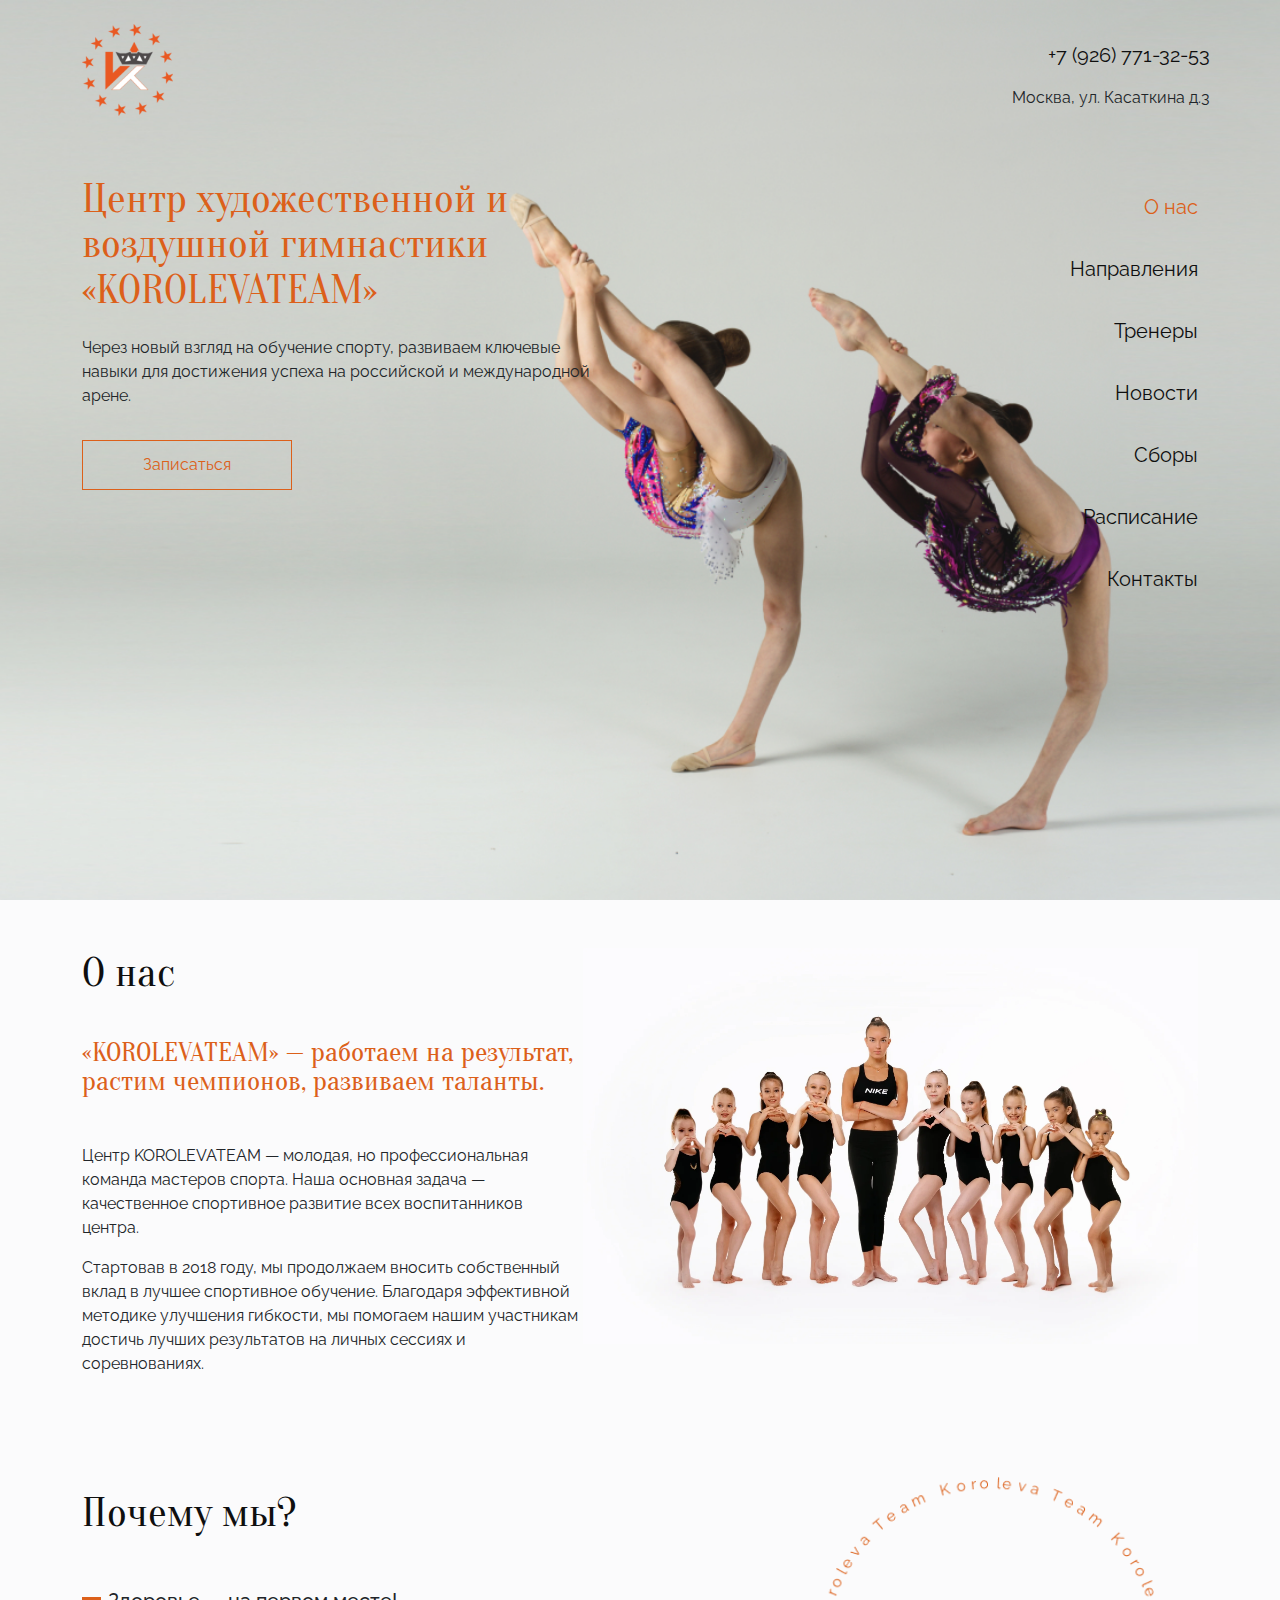
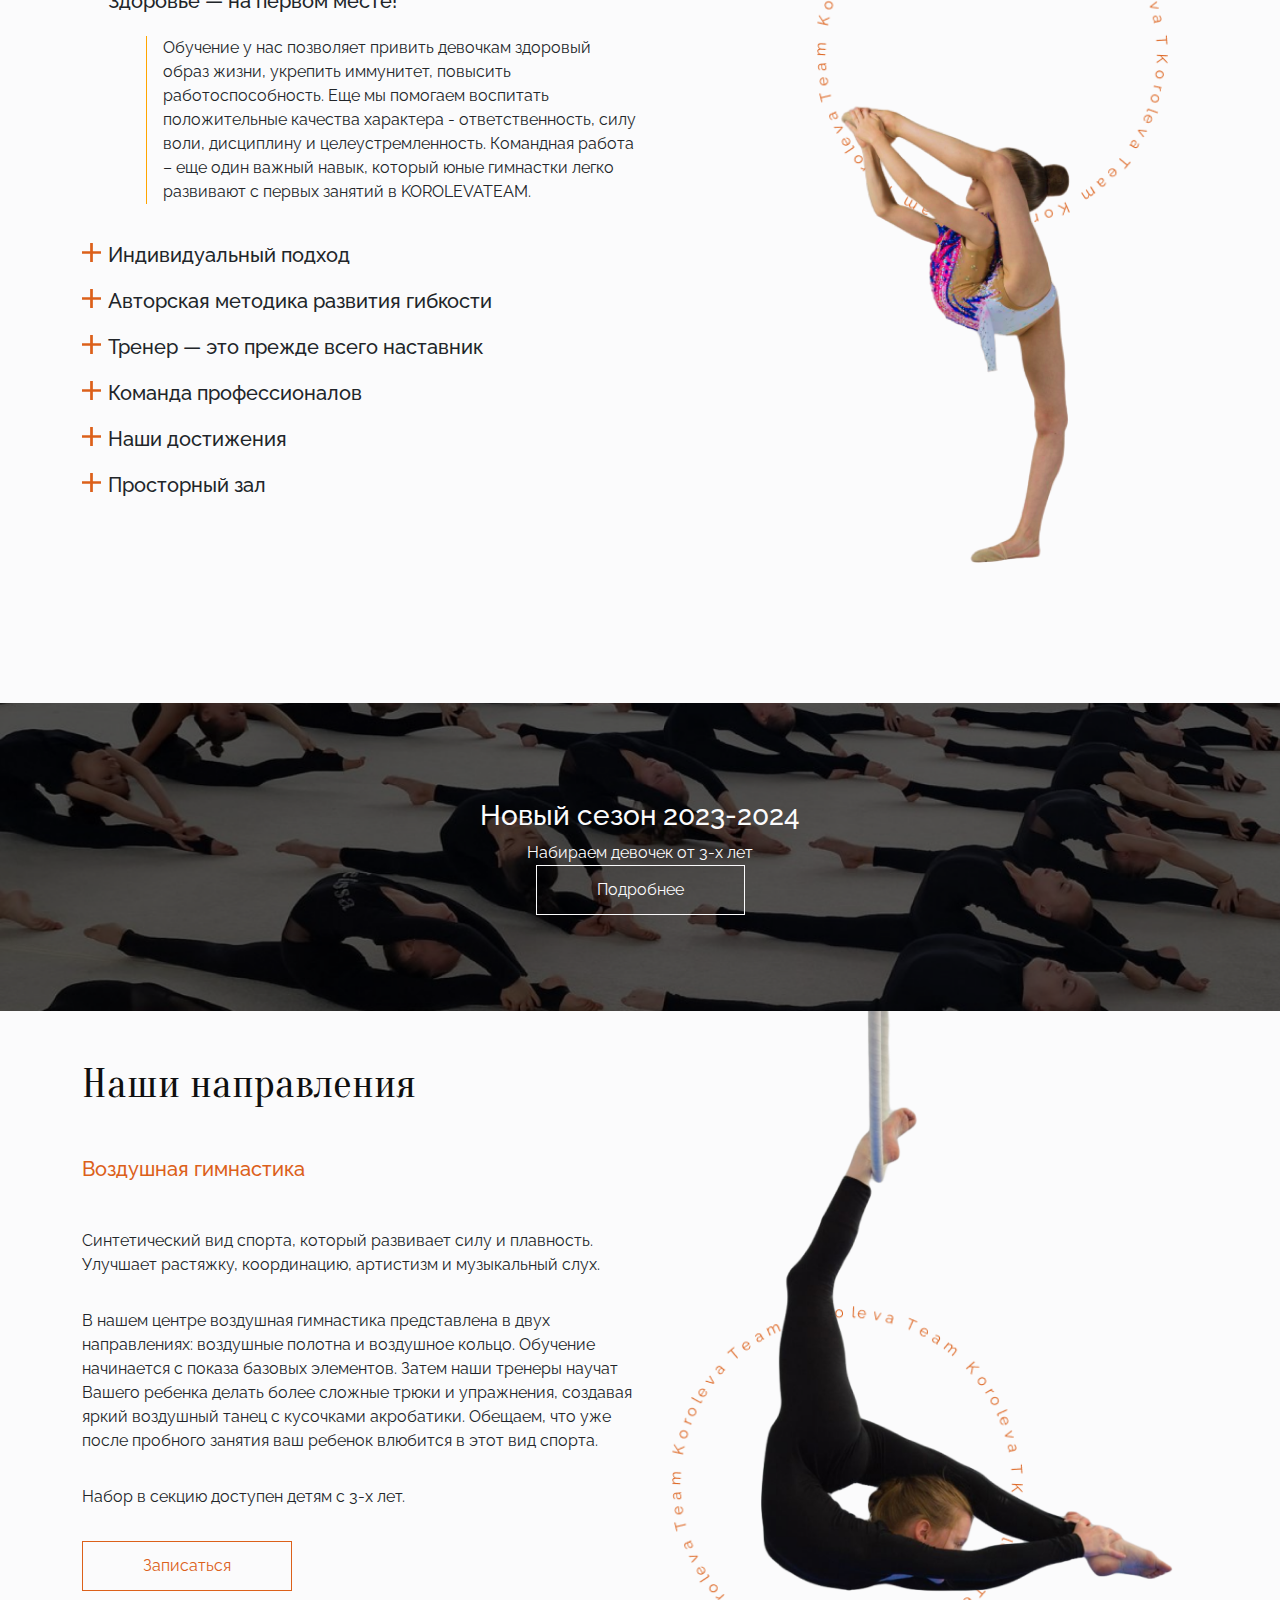
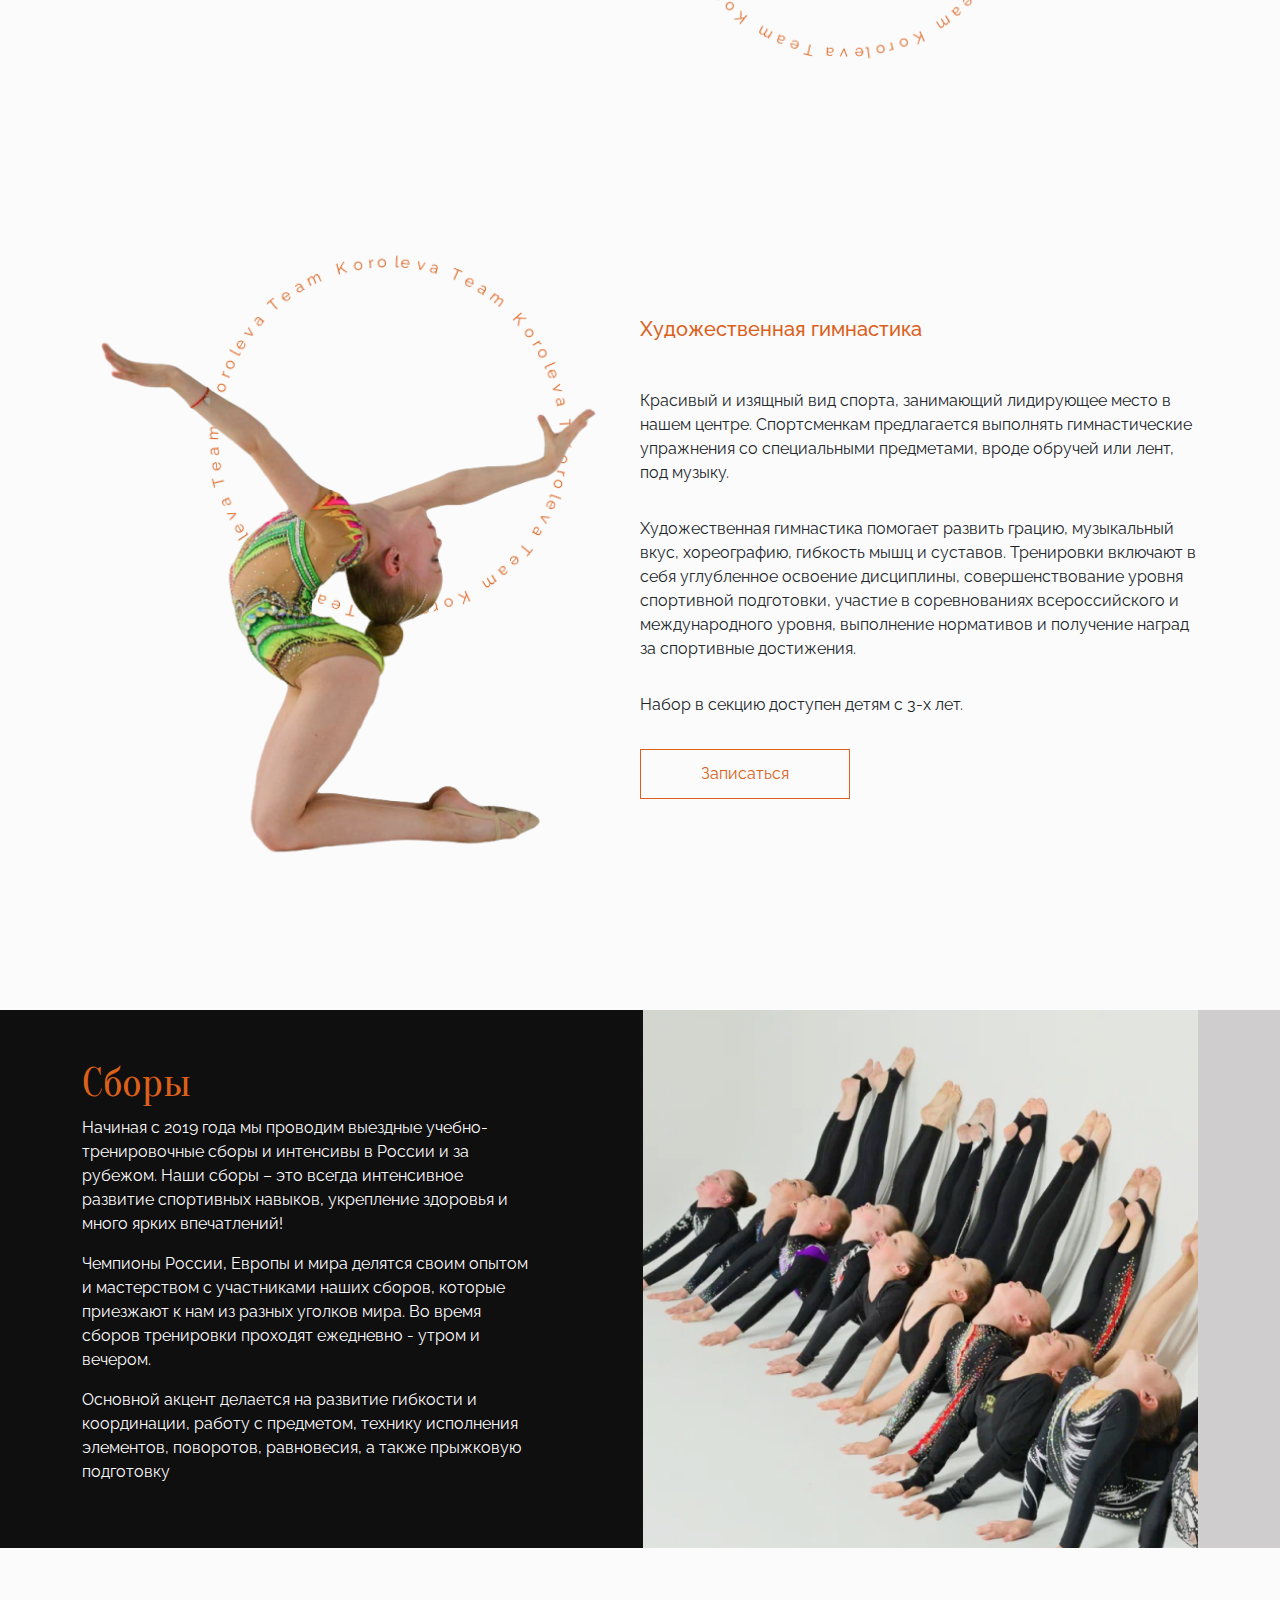
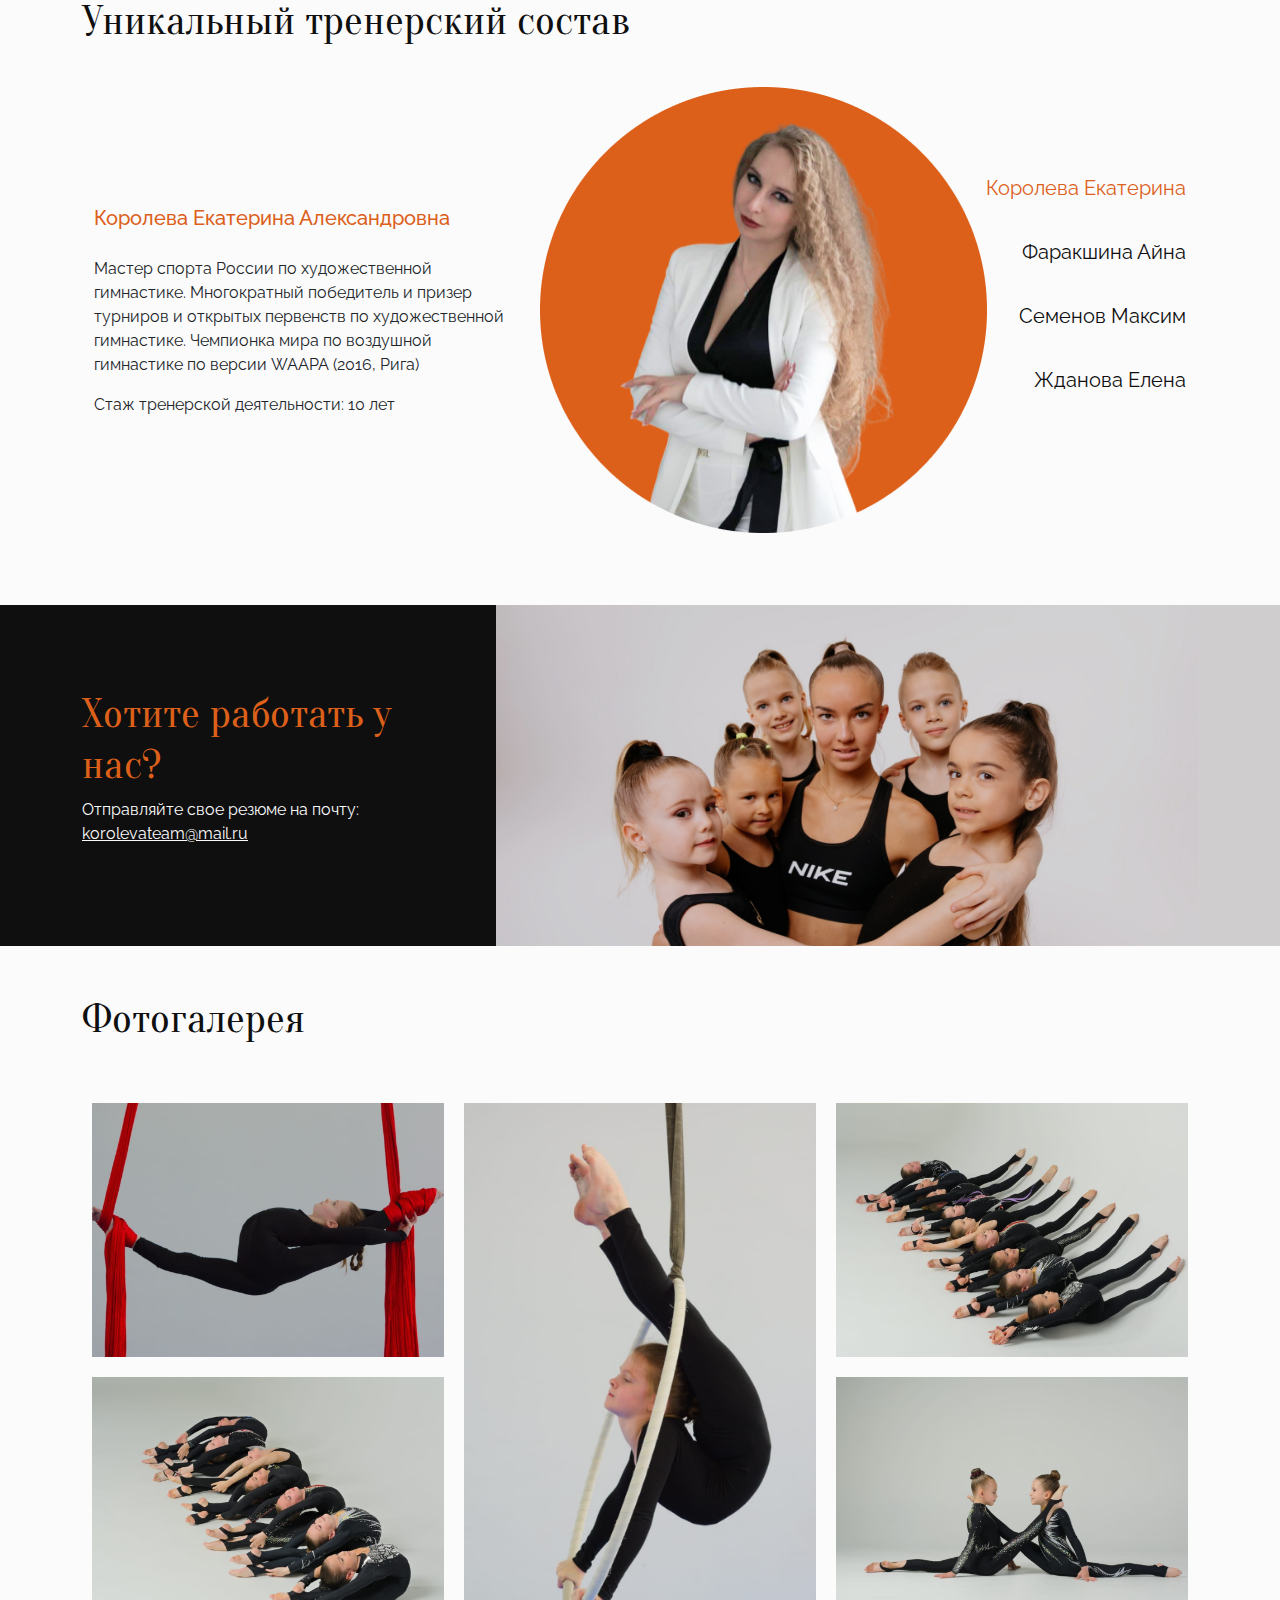
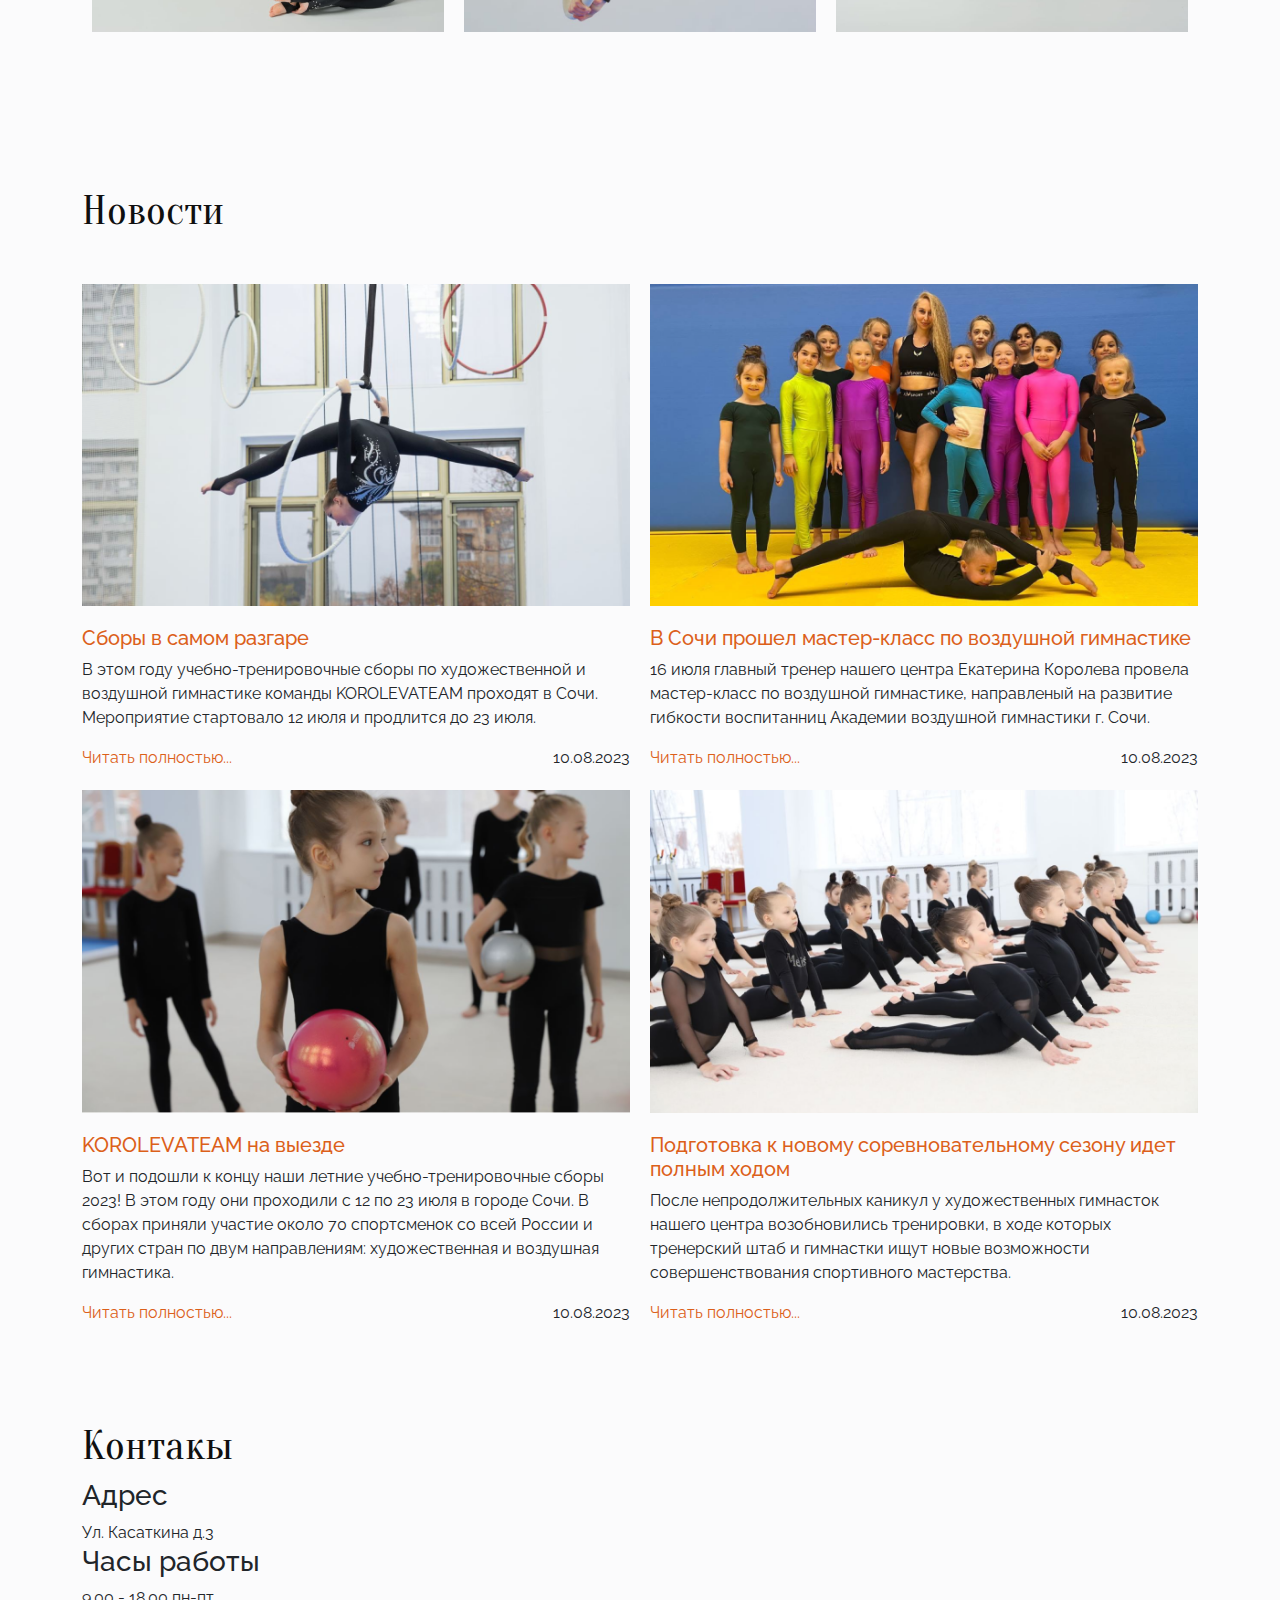
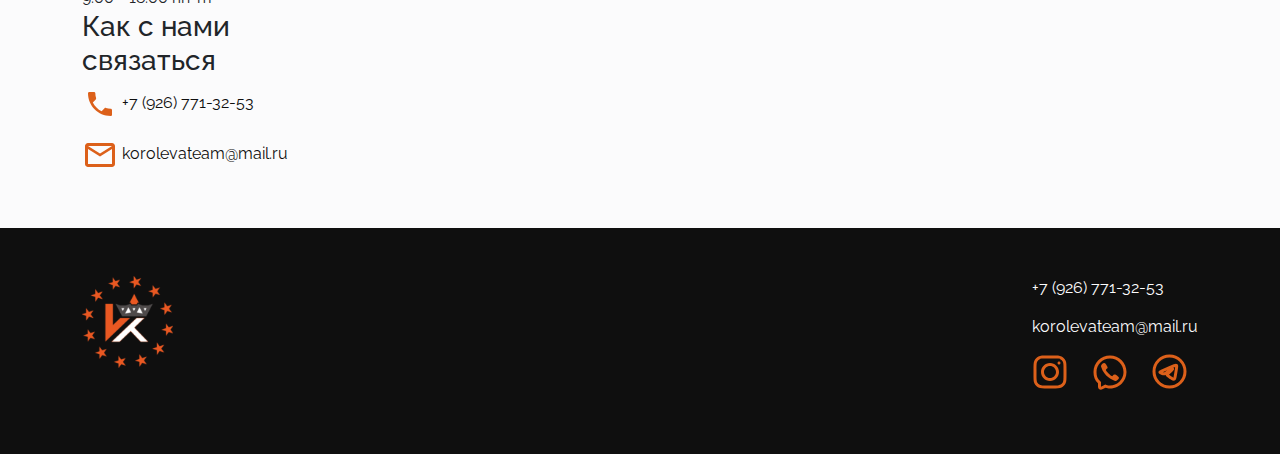
==== commit e603cdb2: "uodates" ====
--- a/index.html
+++ b/index.html
@@ -79,10 +79,7 @@
     <nav class="container text-end hide">
         <ul class="nav_links">
             <li class="nav_link-container"><a href="#about" class="nav_link">О нас</a></li>
-            <!-- <li class="nav_link-container"><a href="#whyus" class="nav_link">Почему мы?</a></li> -->
-            <!-- <li class="nav_link-container"><a href="#actions" class="nav_link">Набор</a></li> -->
             <li class="nav_link-container"><a href="#directions" class="nav_link">Направления</a></li>
-            <!-- <li class="nav_link-container"><a href="#vacancy" class="nav_link">Работа у нас</a></li> -->
             <li class="nav_link-container"><a href="#trainers" class="nav_link">Тренеры</a></li>
             <li class="nav_link-container"><a href="#news" class="nav_link">Новости</a></li>
             <li class="nav_link-container"><a href="#sbory" class="nav_link">Сборы</a></li>
@@ -293,9 +290,8 @@
                                     <div class="Col trainer_section-info">
                                         <h3 class="trainer_section-ttl">Фаракшина Айна Рустямовна</h3>
                                         <p class="trainer_section-txt">
-                                            Мастер спорта России по художественной и эстетической гимнастике. Член
-                                            сборной команды России
-                                            по эстетической гимнастике. Чемпионка России, Европы и мира.
+                                            Мастер спорта России по художественной гимнастике. Мастер спорта России по эстетической гимнастике. Член
+                                            сборной команды России по эстетической гимнастике. Чемпионка России, Европы и Мира.
                                         </p>
                                         <span>Стаж работы с детьми: 5 лет</span>
                                     </div>
@@ -380,7 +376,7 @@
                             alt="Растяжка занятия гимнастикой для детей"></li>
                     <li class="gallery_grid-item"><img class="gallery_grid-pic" src="./img/content/photos/5.jpg"
                             alt="Воздушная гимнастика для детей"></li>
-                    <li class="gallery_grid-item"><img class="gallery_grid-pic" src="./img/content/photos/3.png"
+                    <li class="gallery_grid-item"><img class="gallery_grid-pic" src="./img/content/photos/6.jpg"
                             alt="Занятия художественной гимнастикой для детей"> </li>
                 </ul>
                 <!-- <a href="">Смотреть всю галерею</a> -->
--- a/css/base.css
+++ b/css/base.css
@@ -212,17 +212,21 @@
     z-index: 1;
     content: ' ';
     display: block;
-    width: 200px;
-    height: 200px;
+    width: 100%;
+    height: 100%;
     background-image: url(../img/deco.png);
     background-size: cover;
     position: absolute;
     animation: rotate 10s linear infinite;
     border-radius: 100%;
+    background-repeat: no-repeat;
+    background-size: 50%;
+    background-position: center;
 }
 .accordeon_pic.kt-deco::before {
-    top: -20%;
-    left: 10%;
+    top: -39%;
+    left: 13%;
+    background-size: 68%;
 }
 .directions_container, .dir_art-pic img, .dir_air-pic img, .dir_art-pic, .dir_air-pic {
     position: relative;
@@ -231,12 +235,14 @@
     z-index: 2;
 }
 .dir_art-pic.kt-deco::before {
-    right: 20%;
-    top: 0;
+    background-size: 70%;
+    right: -5%;
+    top: -25%;
 }
 .dir_air-pic.kt-deco::before {
-    left: 0%;
-    top: 40%;
+    left: -13%;
+    top: 14%;
+    background-size: 68%;
 }
 .dir_art-info p, .dir_air-info p {
     width: 100%;
@@ -250,6 +256,7 @@
     flex-direction: column;
     vertical-align: middle;
     justify-content: center;
+    padding-right: 2em;
 }
 .vacancy_ttl, .sbory_ttl {
     color: var(--b-c--orange);
@@ -272,6 +279,7 @@
     bottom: 0;
     left: 0;
     right: -1000px;
+    object-fit: cover;
 }
 .trainers_section-navbar {
     display: none;
@@ -343,9 +351,10 @@
     margin-bottom: 3rem;
 }
 .training .col:nth-child(2) {
-    order: -1;
+    padding: 3em 0;
 } 
 .training .col {
+    position: relative;
     display: flex;
     flex-direction: column;
 }
@@ -353,10 +362,23 @@
     max-width: 320px;
     max-height: 320px;
     margin: auto;
+    z-index: 2;
 }
 .raspisanie_container {
     overflow-x: scroll;
 }
+.raspisaniye_deco-1::before {
+    top: 2%;
+}
+.raspisaniye_deco-2::before {
+    top: -21%;
+    left: -8%;
+}
+.raspisaniye_deco-3::before {
+    top: -4%;
+    left: 3%;
+}
+
 @media (min-width:768px) {
     .Row {
         flex-direction: row;
@@ -376,10 +398,6 @@
         position: absolute;
         top: 1.5rem;
         right: 0;
-    }
-    .kt-deco::before {
-        width: 375px;
-        height: 375px;
     }
     .accordeon_info {
         max-width: 50%;
@@ -525,9 +543,13 @@
     .raspisanie_container {
         overflow-x: auto;
     }
+    .hero>.container {
+        height: 100vh;
+        background-color: rgba(192, 192, 192, .7);
+    }
 }
 @media (min-width: 768px) {
-    .training:nth-last-of-type(odd) .col:nth-child(2) {
-        order: 1;
+    .training:nth-last-of-type(even) .col:nth-child(2) {
+        order: -1;
     } 
 }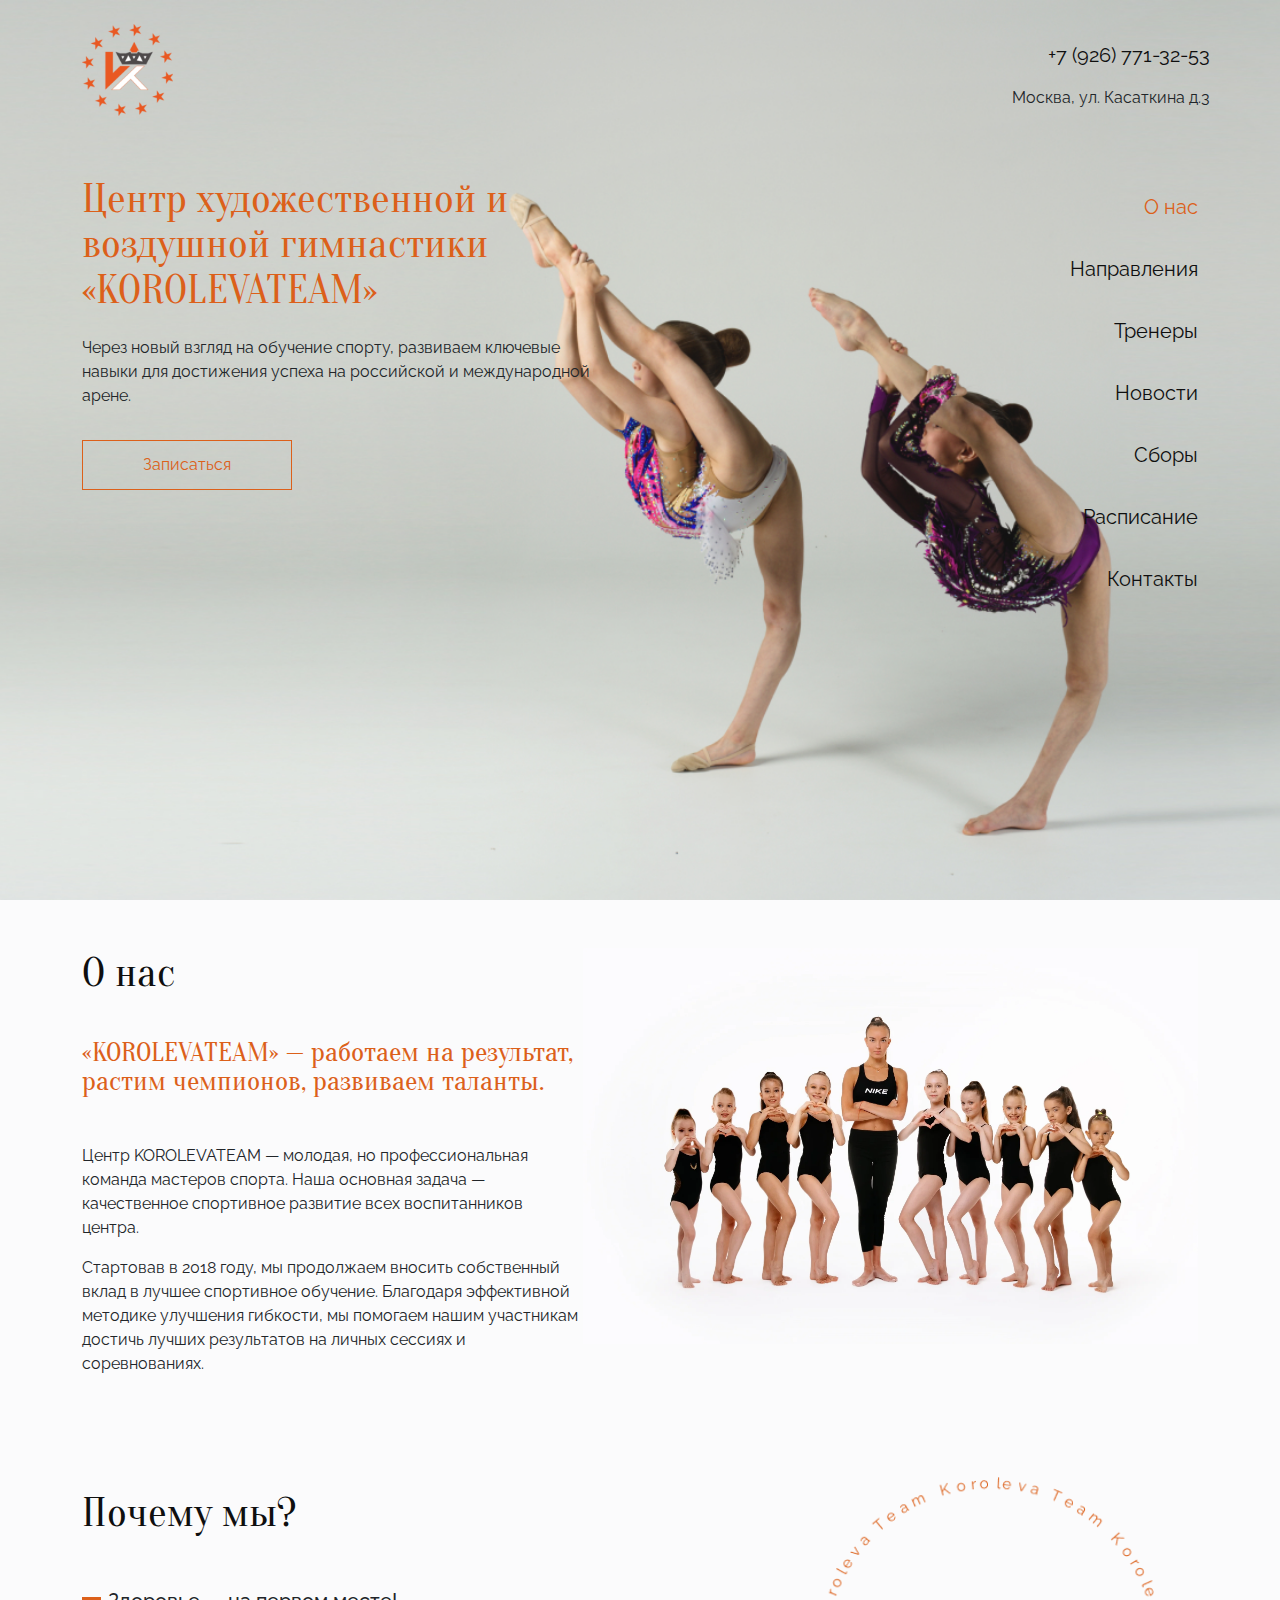
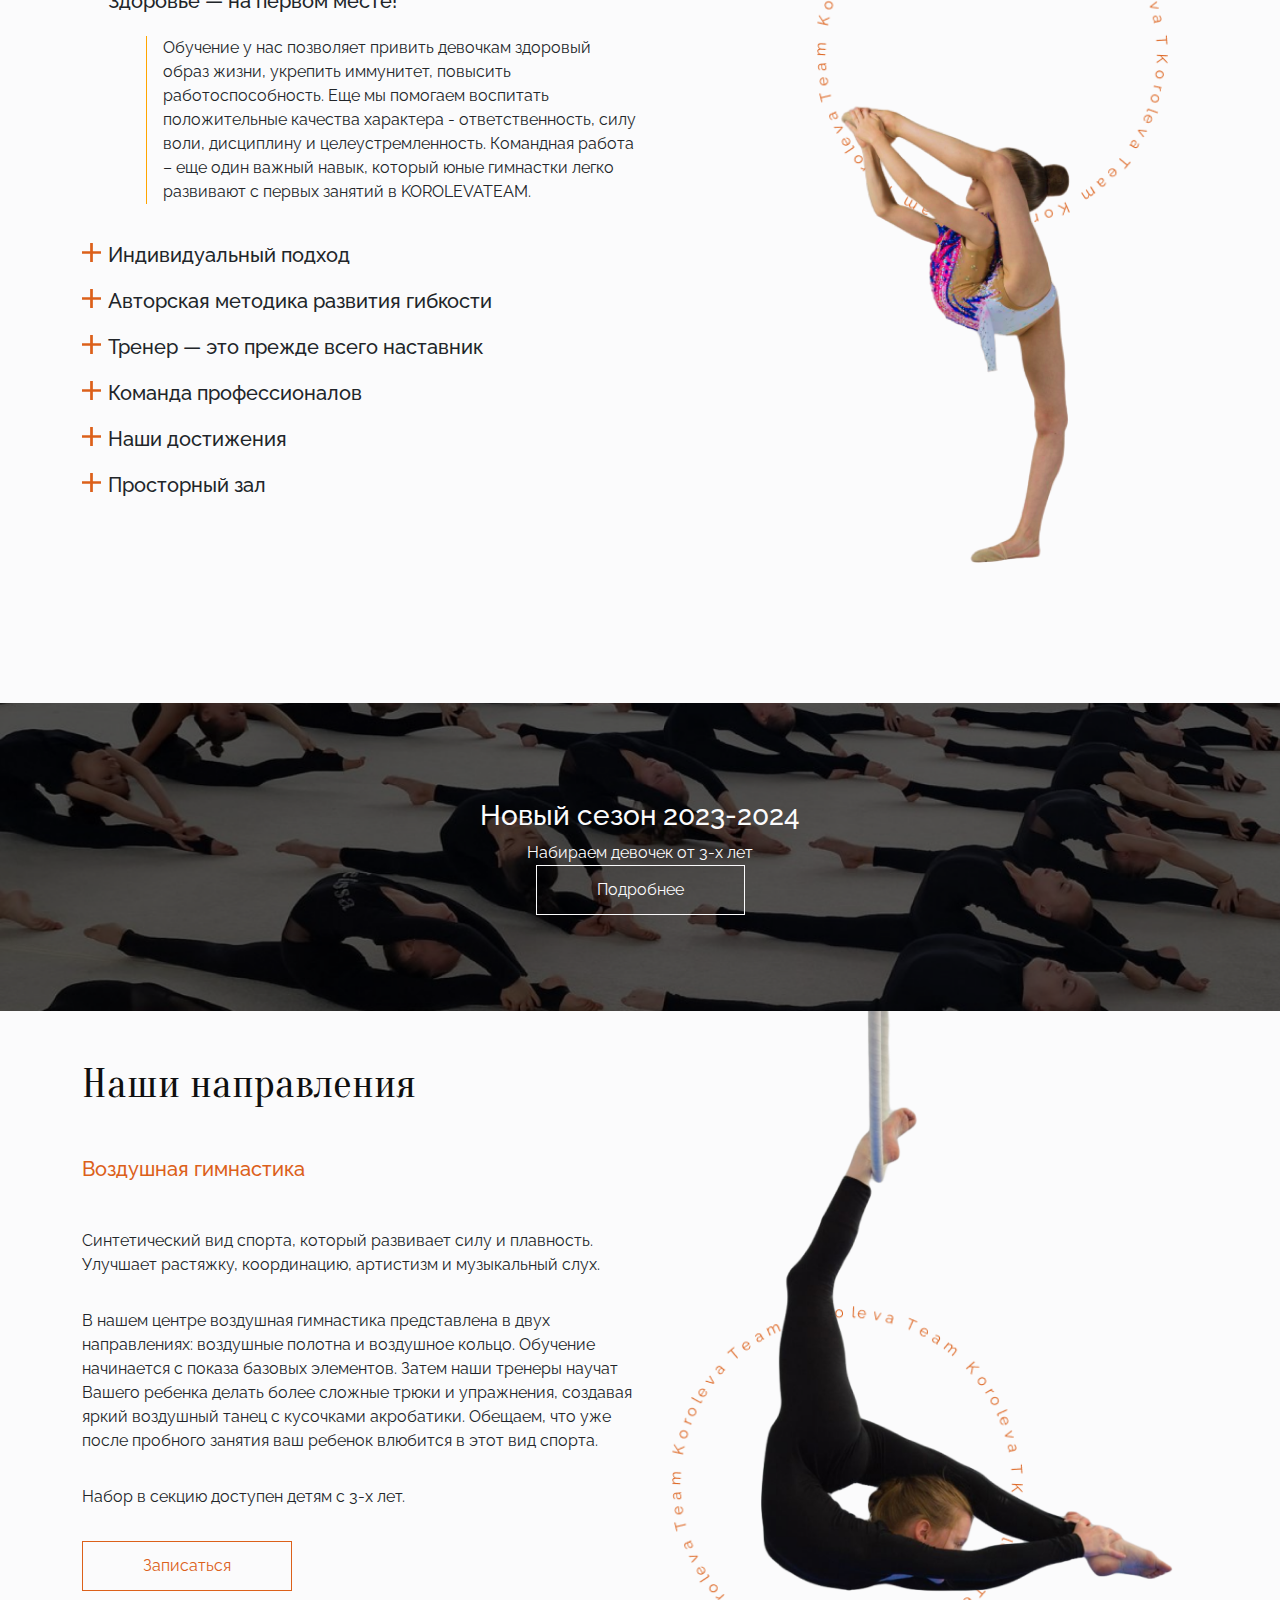
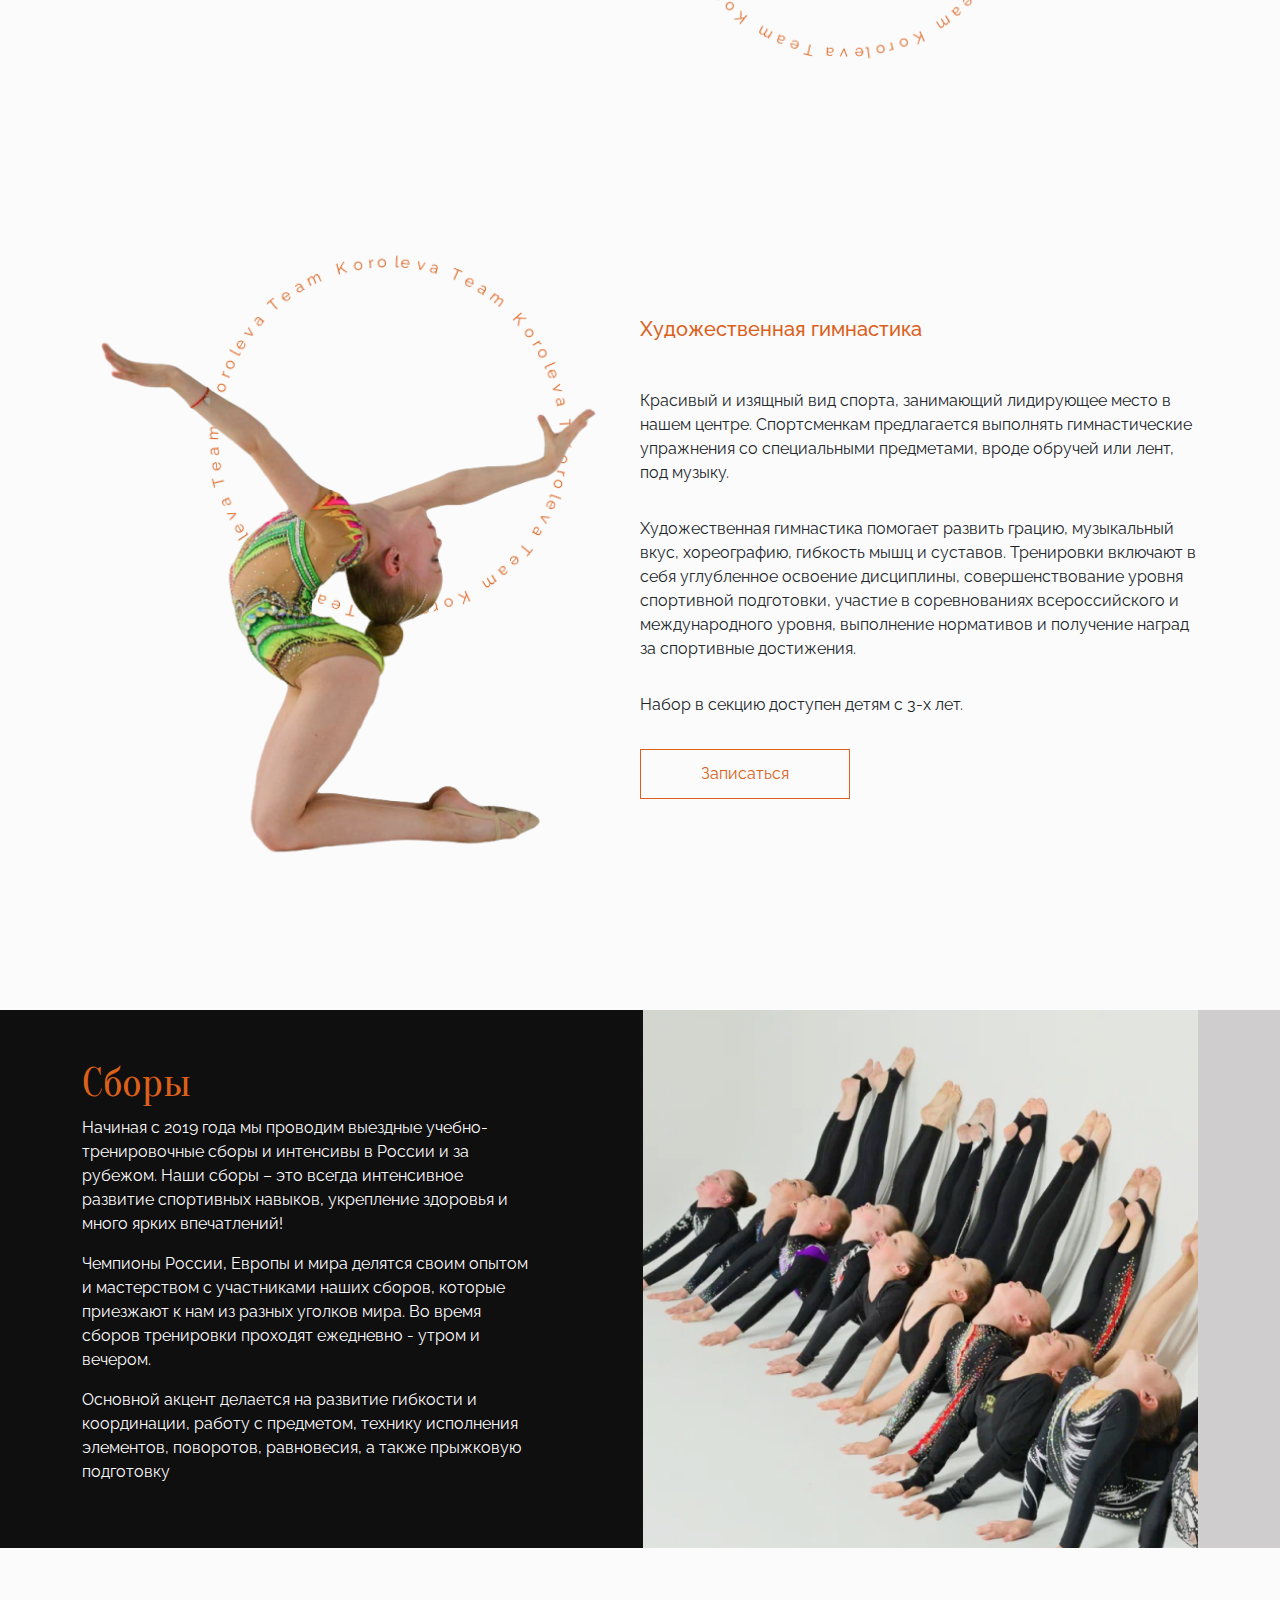
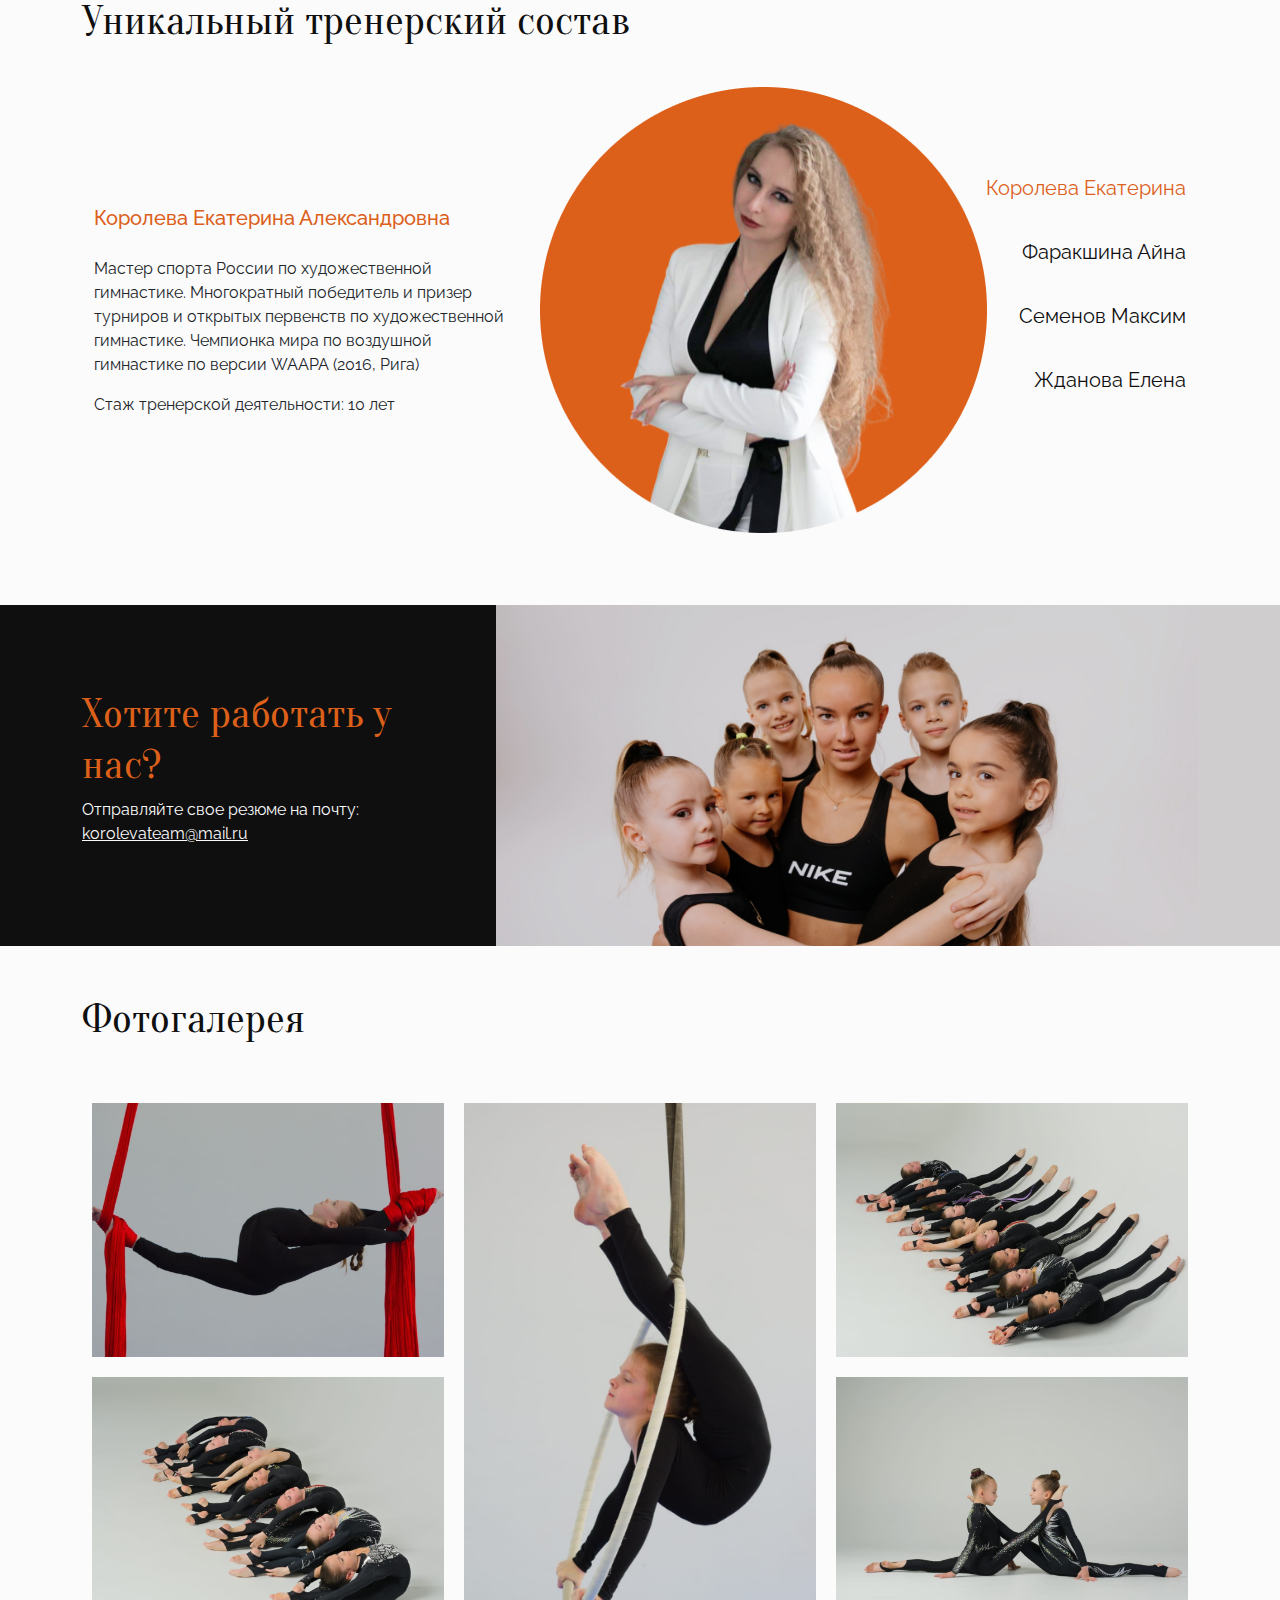
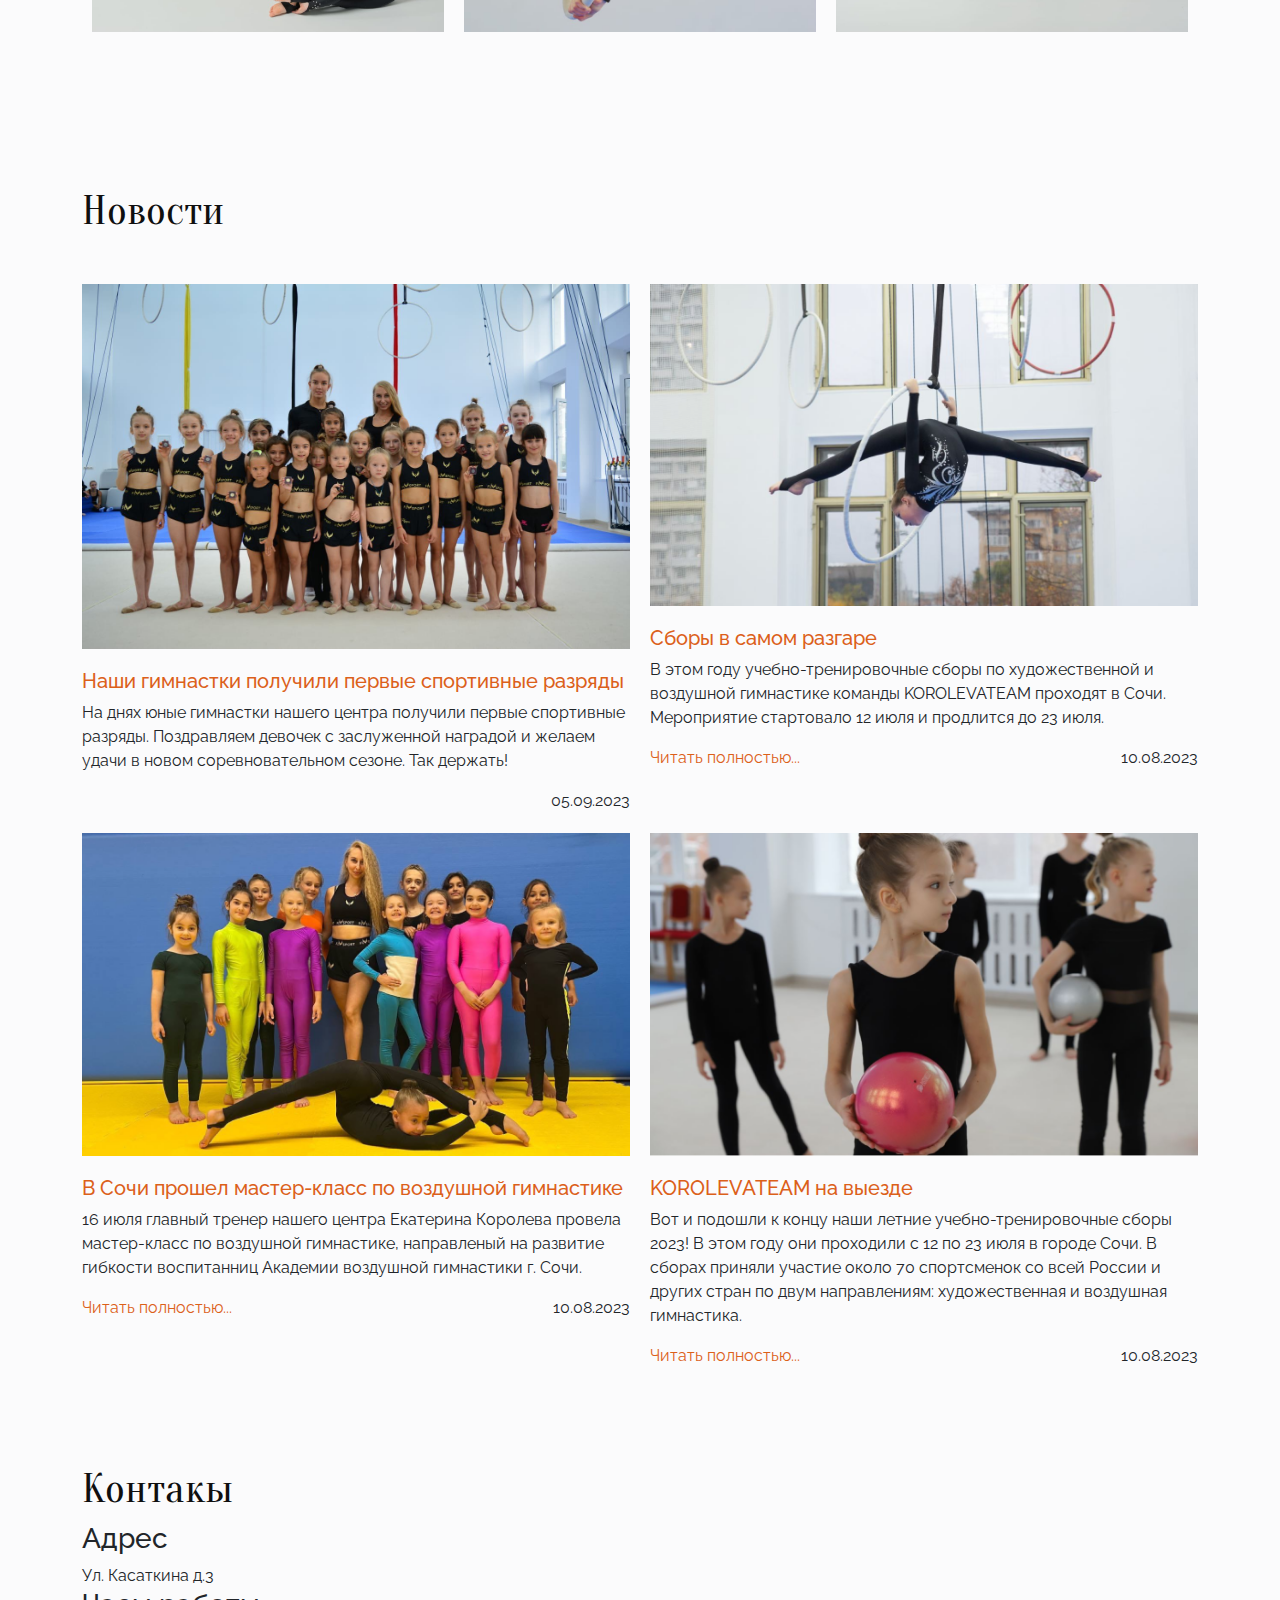
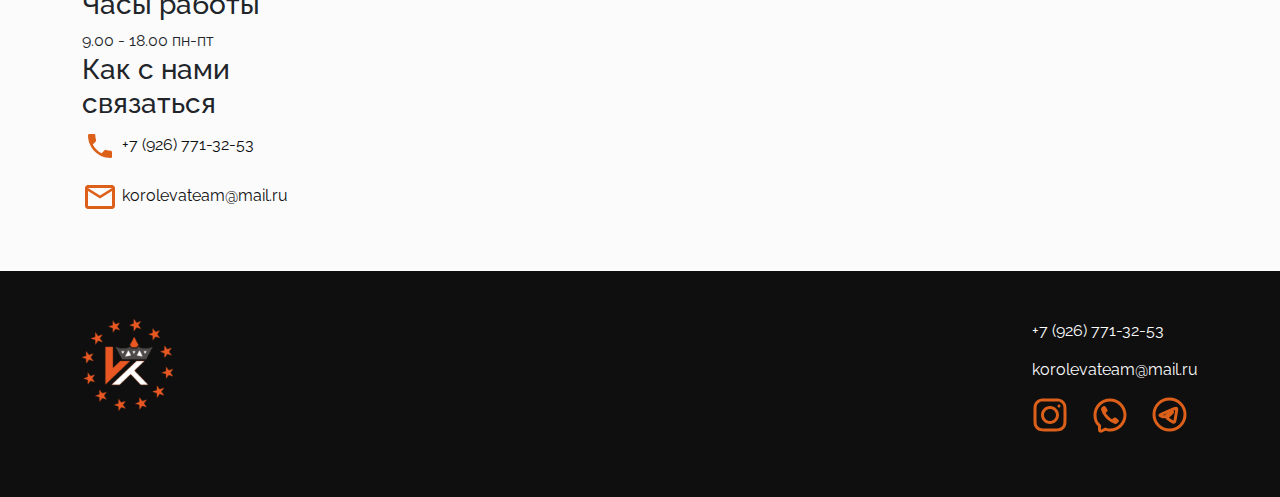
==== commit 03a94e19: "updates + SEO" ====
--- a/index.html
+++ b/index.html
@@ -4,7 +4,9 @@
 <head>
     <meta charset="UTF-8">
     <meta name="viewport" content="width=device-width, initial-scale=1.0">
-    <title>KOROLEVATEAM | Центр художественной и воздушной гимнастики</title>
+    <meta name="description" content="Студия художественной гимнастики для детей в Москве. Занятия воздушной гинмнастикой для девочек.">
+    <meta name="keywords" content="ЦХГ, центр, художественная гимнастика, для детей, занятия, в Москве, тренировки, KorolevaTeam">
+    <title>KOROLEVATEAM | Центр художественной и воздушной гимнастики в Москве</title>
     <link rel="stylesheet" href="./css/reset.css">
     <link rel="stylesheet" href="./css/bootstrap.min.css">
     <link rel="stylesheet" href="./css/base.css">
@@ -388,6 +390,18 @@
                 <ul class="news_container my-5">
                     <li class="news_item Col">
                         <section class="news_section Col">
+                            <img src="./img/content/news/5.jpg" alt="новости" class="news_img">
+                            <h3 class="news_ttl">Наши гимнастки получили первые спортивные разряды</h3>
+                            <p class="news_txt">
+                                На днях юные гимнастки нашего  центра получили первые спортивные разряды. Поздравляем девочек с заслуженной наградой и желаем удачи в новом соревновательном сезоне. Так держать!</p>
+                            <div class="Row">
+                                <!-- <a href="./news/podgotovka_k_sorevnovaniyam.html" class="news_link">Читать полностью...</a> -->
+                                <span class="news_date">05.09.2023</span>
+                            </div>
+                        </section>
+                    </li>
+                    <li class="news_item Col">
+                        <section class="news_section Col">
                             <img src="./img/content/news/1.png" alt="новости" class="news_img">
                             <h3 class="news_ttl">Сборы в самом разгаре</h3>
                             <p class="news_txt">В этом году учебно-тренировочные сборы по художественной и воздушной
@@ -422,20 +436,6 @@
                                 воздушная гимнастика.</p>
                             <div class="Row">
                                 <a href="./news/korolevateam_na_biyezde.html" class="news_link">Читать полностью...</a>
-                                <span class="news_date">10.08.2023</span>
-                            </div>
-                        </section>
-                    </li>
-                    <li class="news_item Col">
-                        <section class="news_section Col">
-                            <img src="./img/content/news/4.png" alt="новости" class="news_img">
-                            <h3 class="news_ttl">Подготовка к новому соревновательному сезону идет полным ходом</h3>
-                            <p class="news_txt">После непродолжительных каникул у художественных гимнасток нашего центра
-                                возобновились тренировки, в ходе которых тренерский штаб и гимнастки ищут новые
-                                возможности совершенствования спортивного мастерства.</p>
-                            <div class="Row">
-                                <a href="./news/podgotovka_k_sorevnovaniyam.html" class="news_link">Читать
-                                    полностью...</a>
                                 <span class="news_date">10.08.2023</span>
                             </div>
                         </section>
--- a/css/base.css
+++ b/css/base.css
@@ -94,6 +94,13 @@
     display: inline-block;
     margin: 2rem auto 2rem 0;
 }
+.news_img {
+    max-height: 375px;
+    object-fit: cover;
+}
+.news_date {
+    margin: auto 0 auto auto;
+}
 .news_ttl {
     display: inline-block;
     margin-top: 1em;
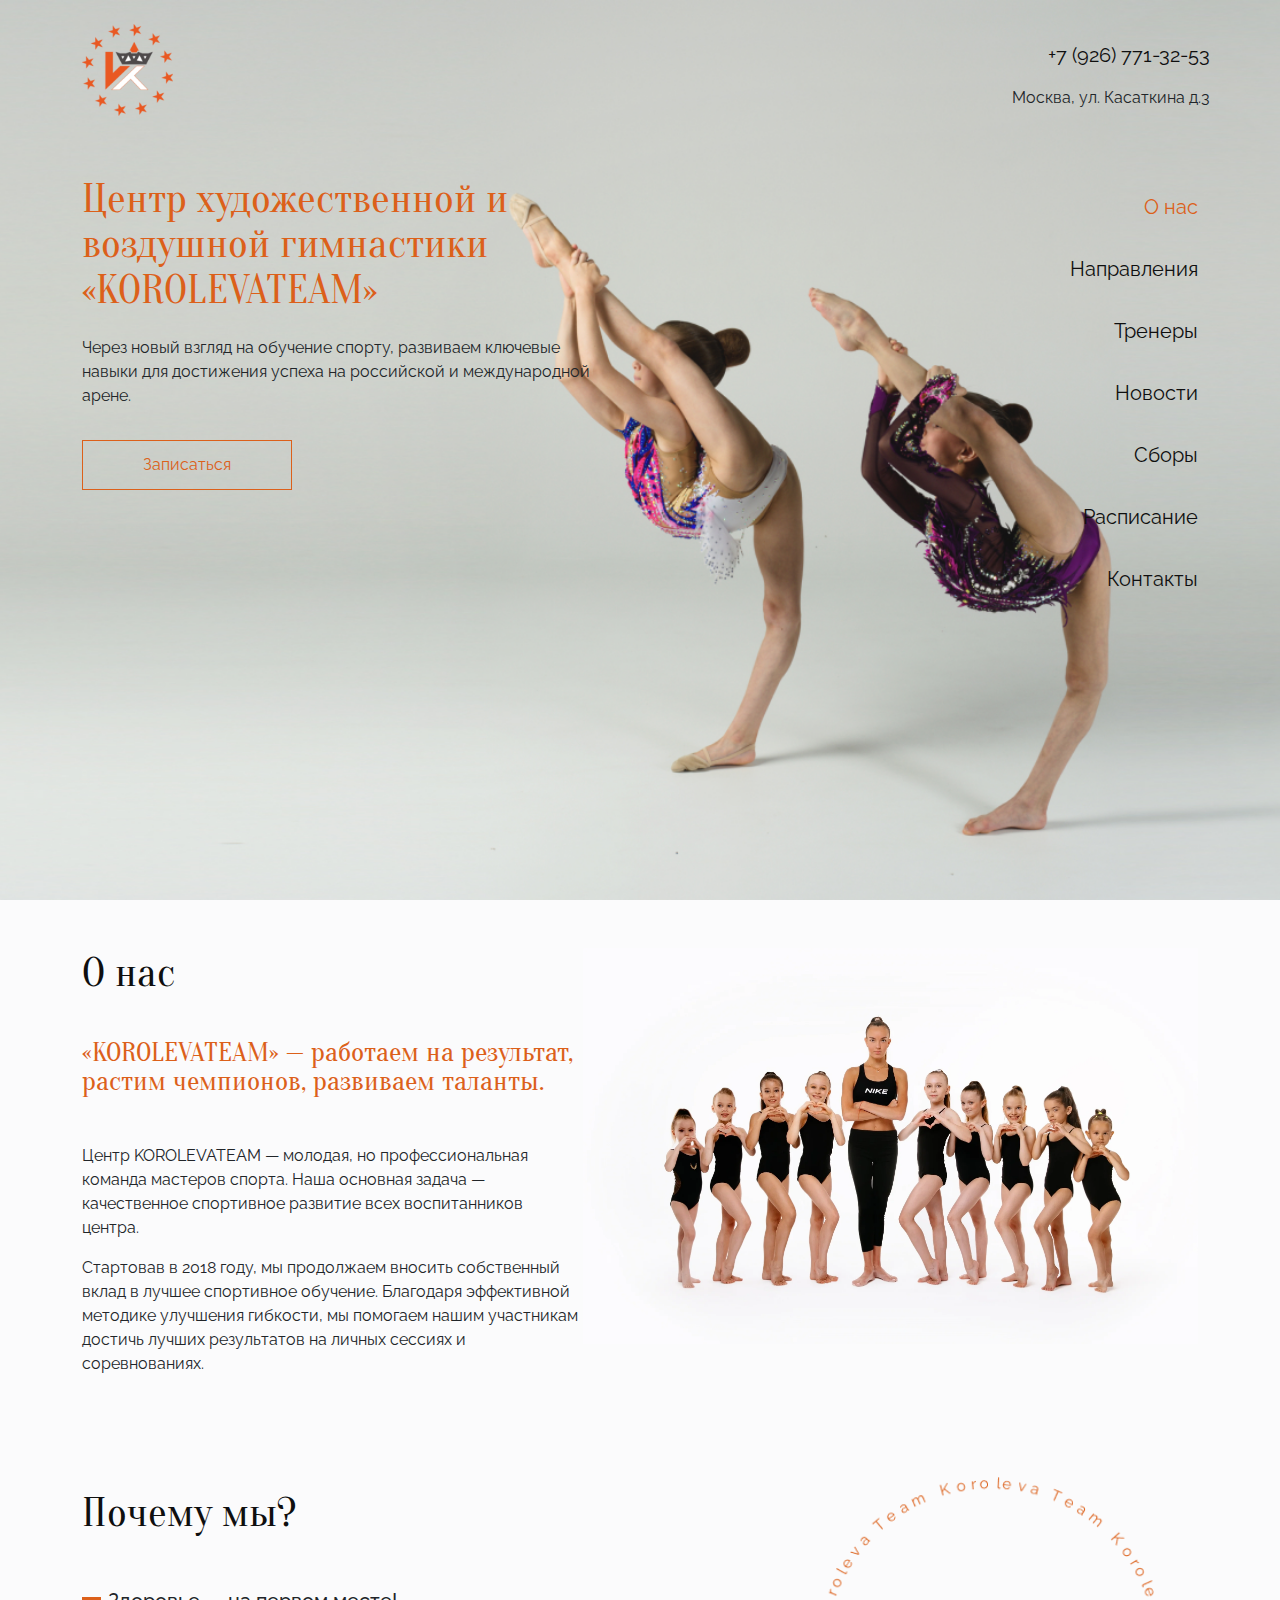
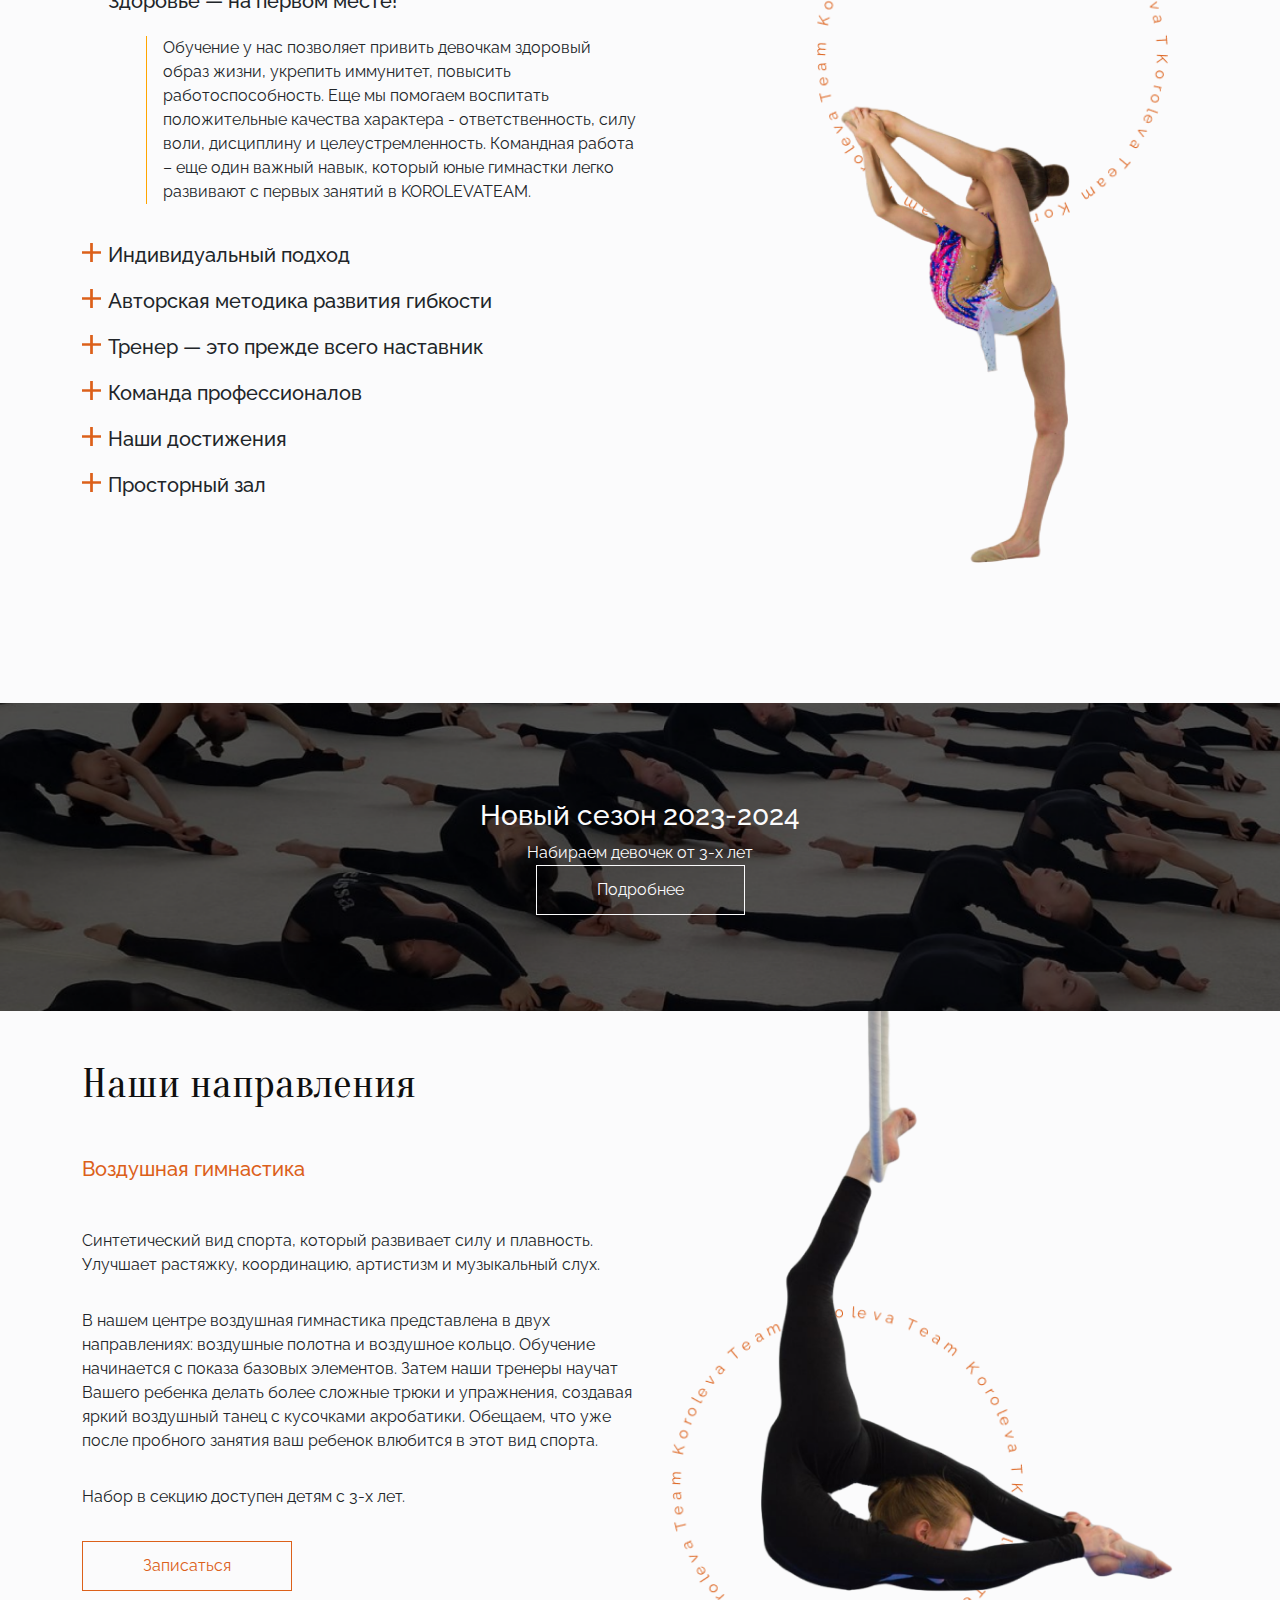
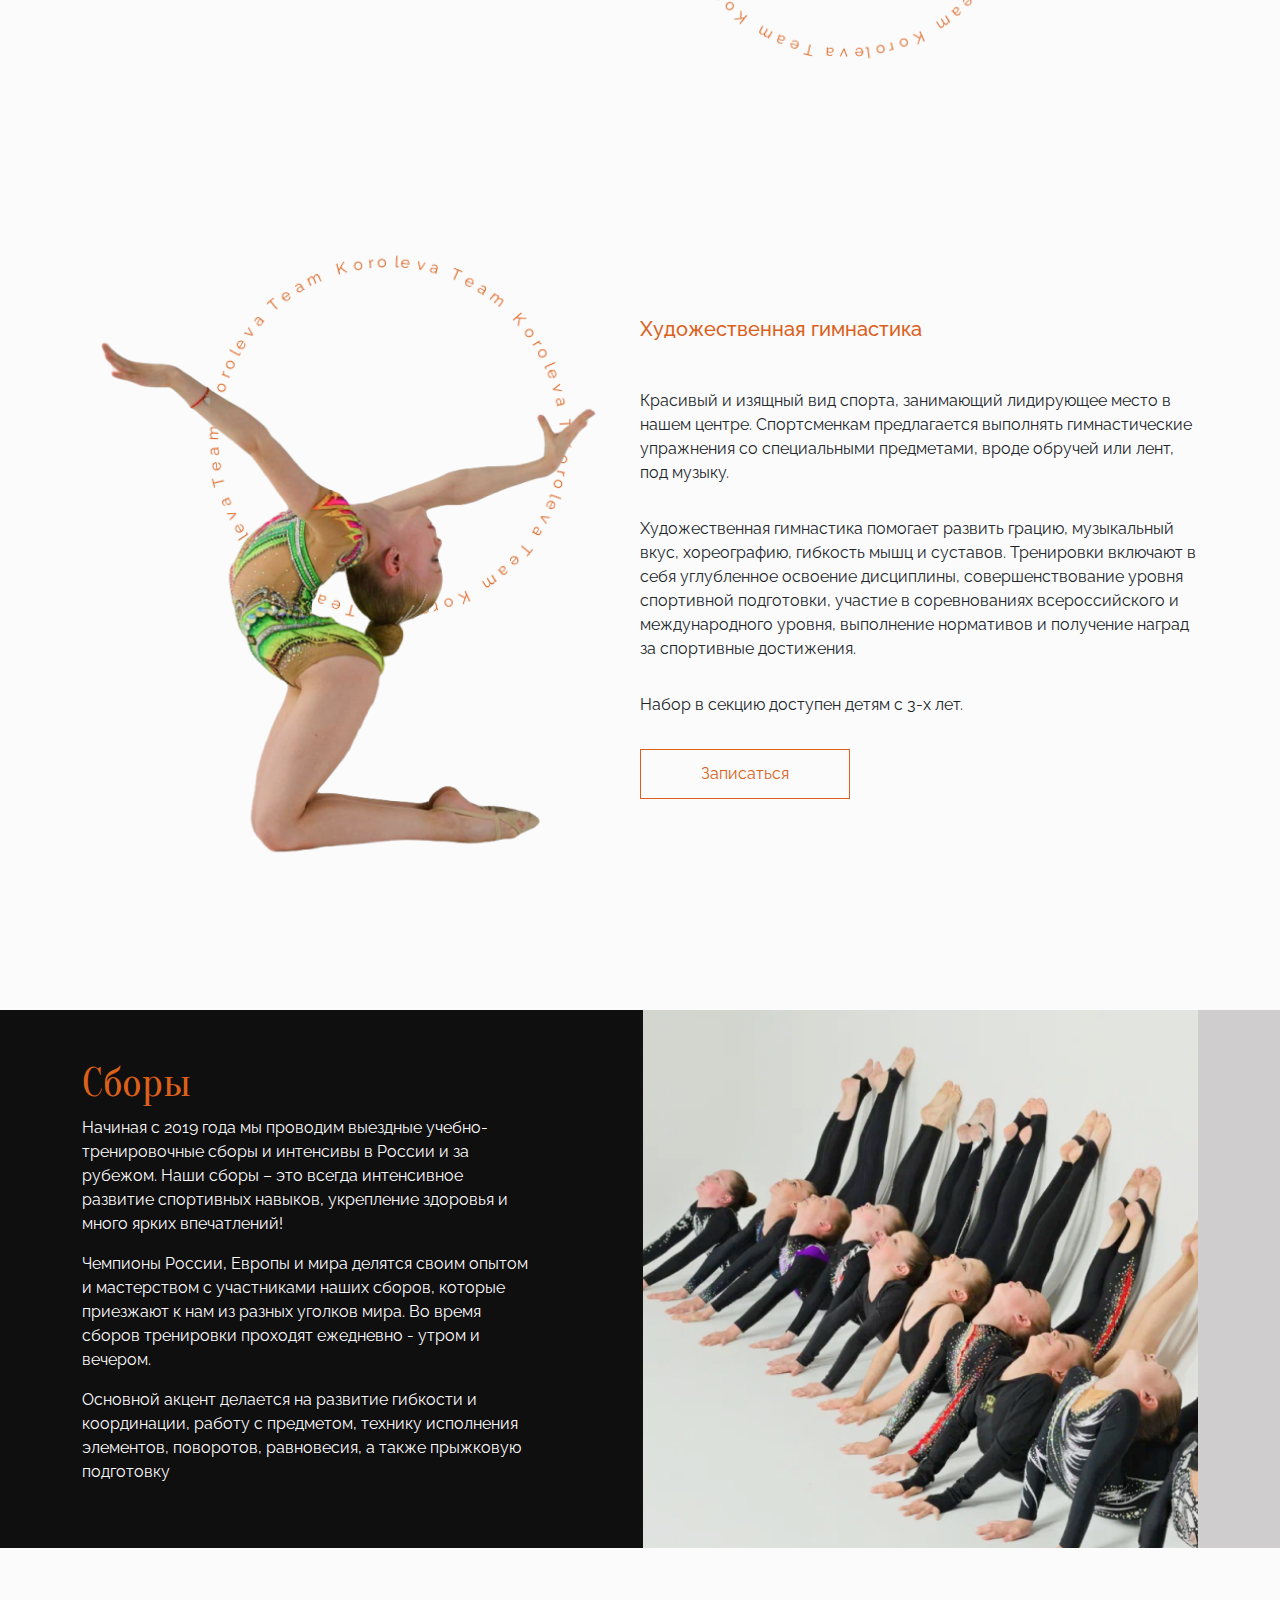
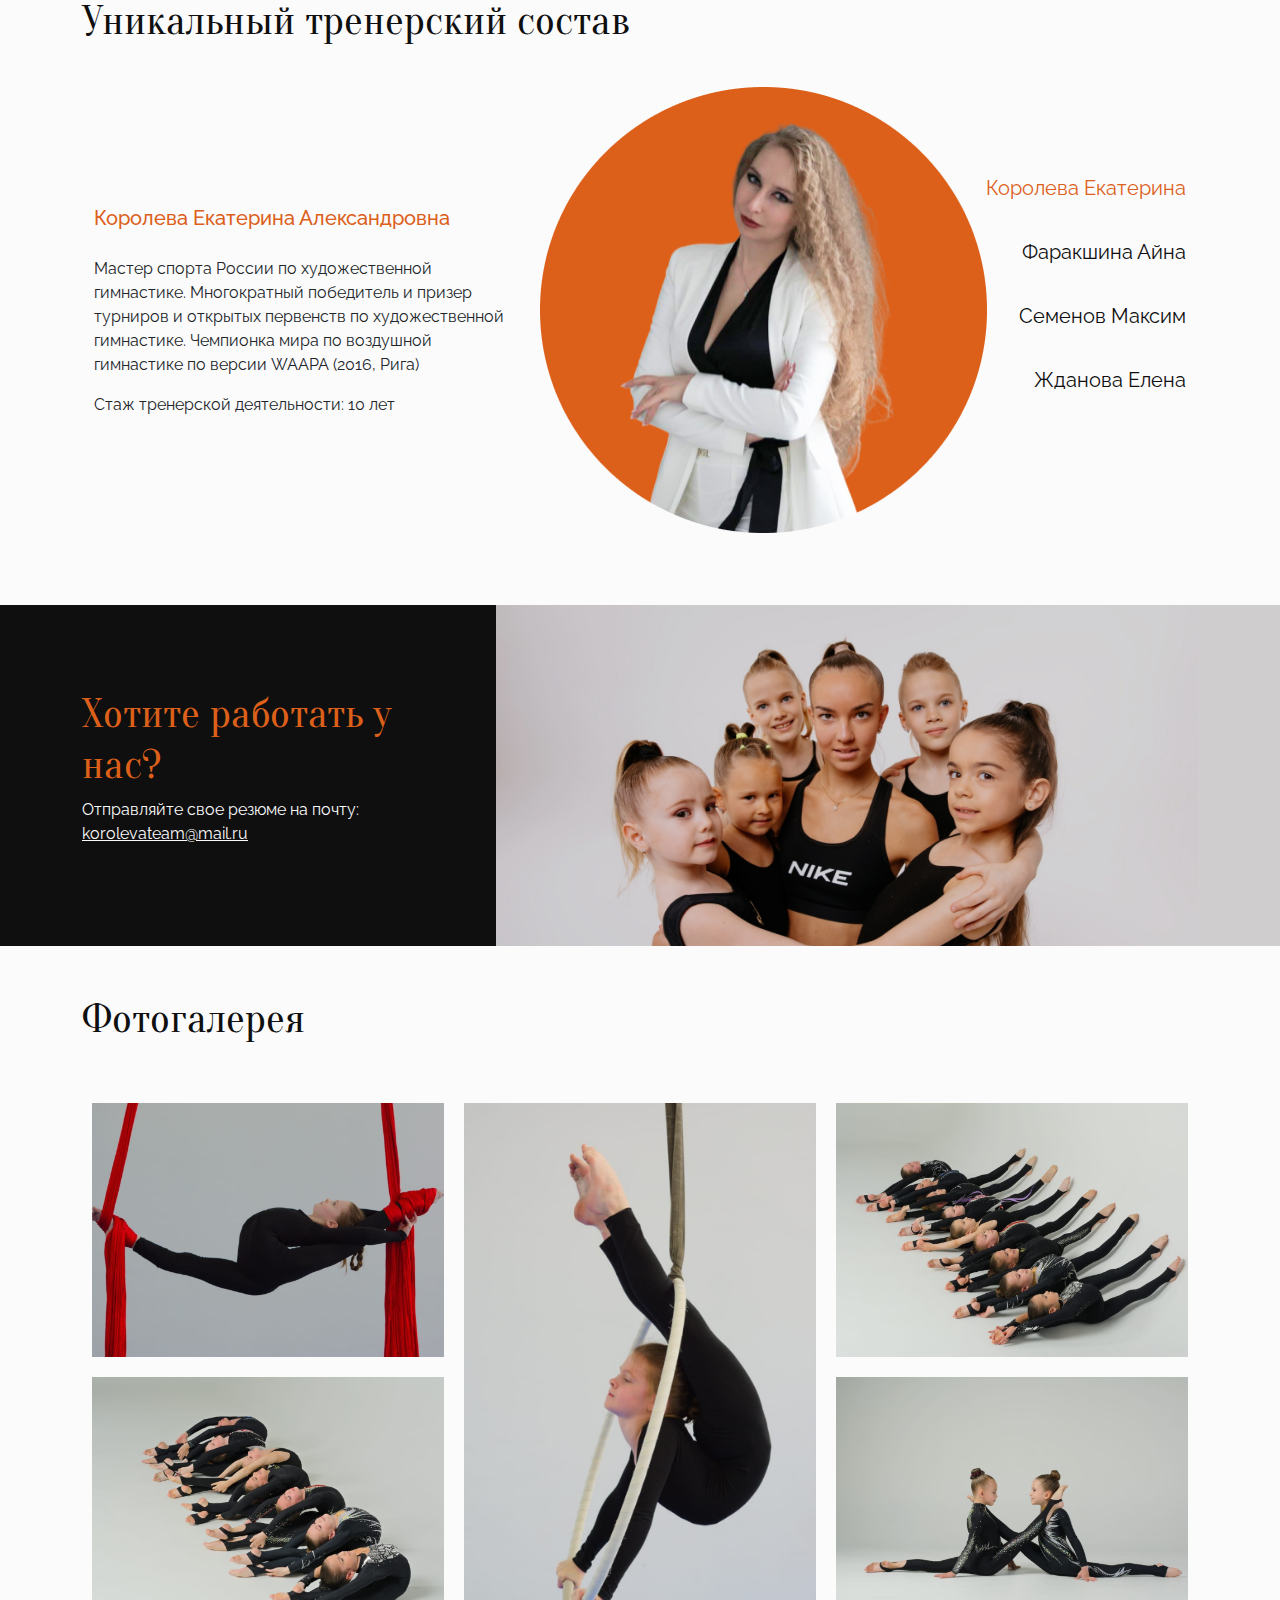
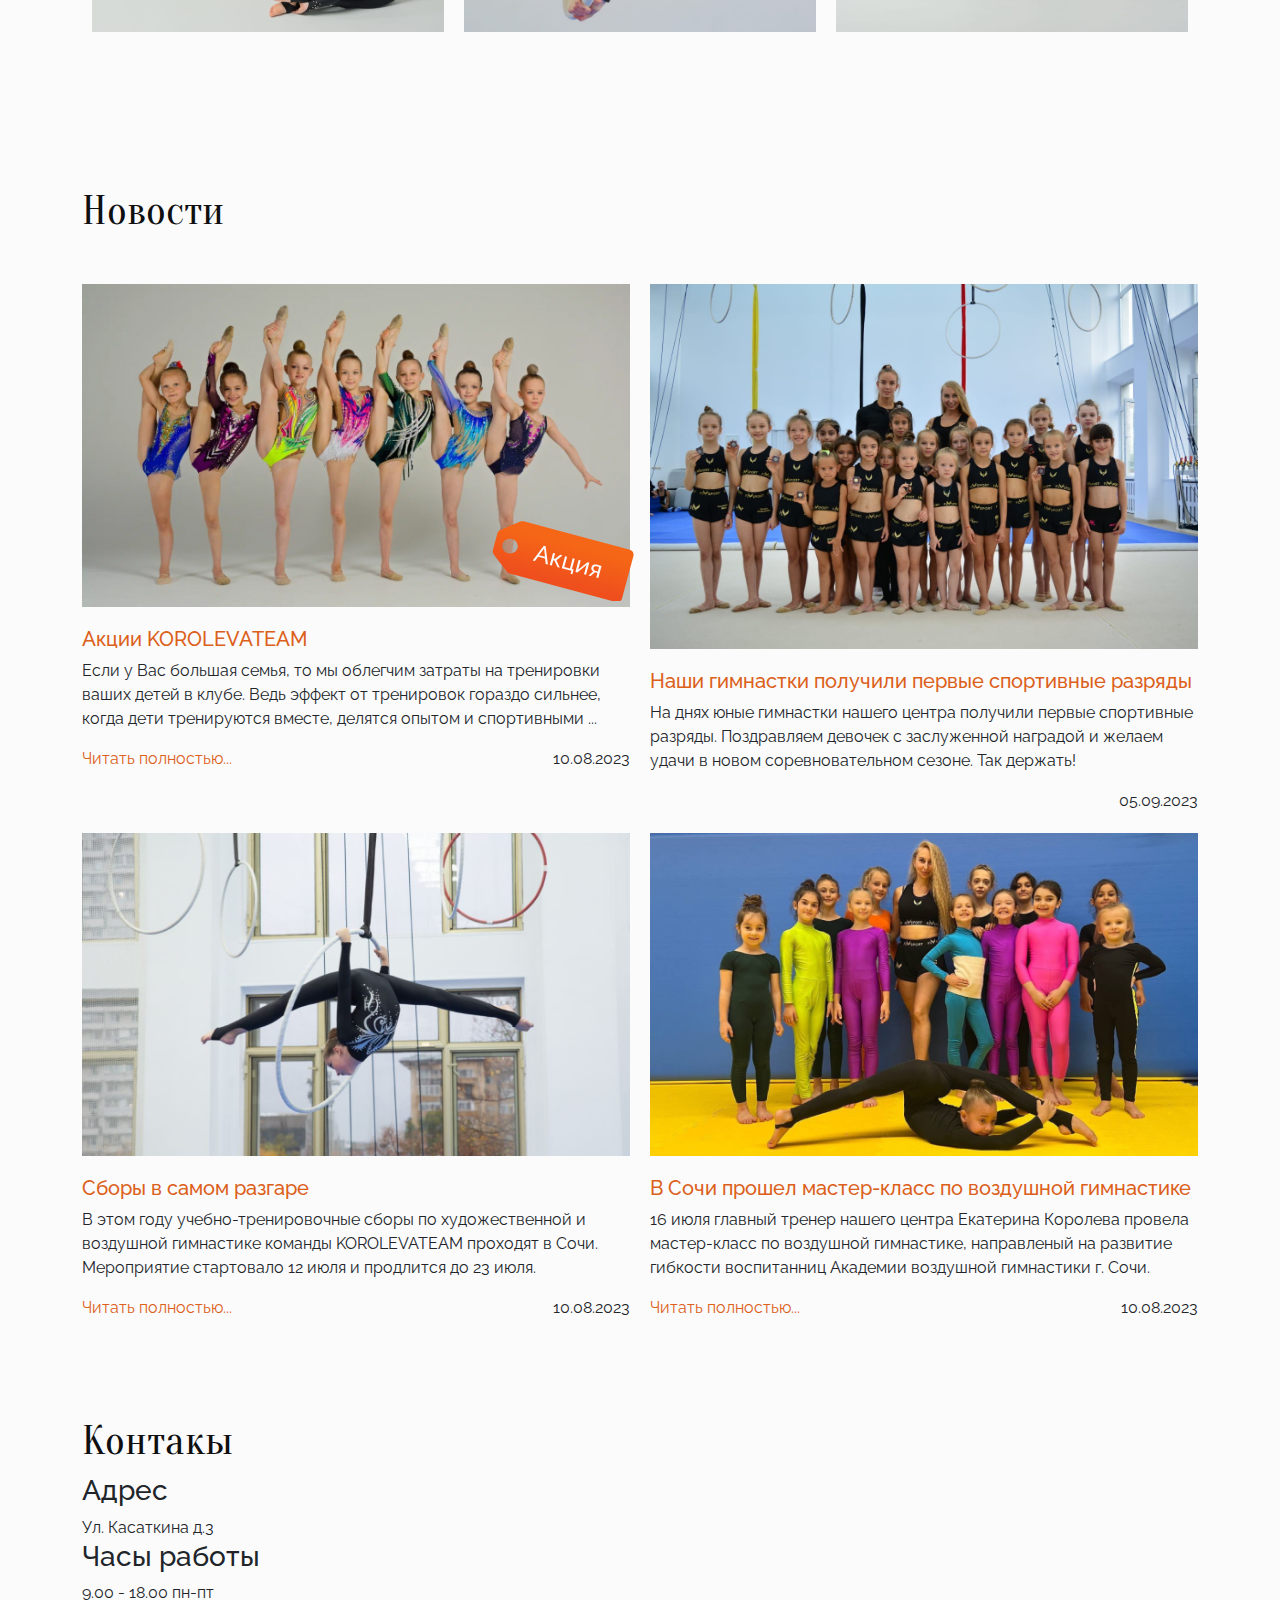
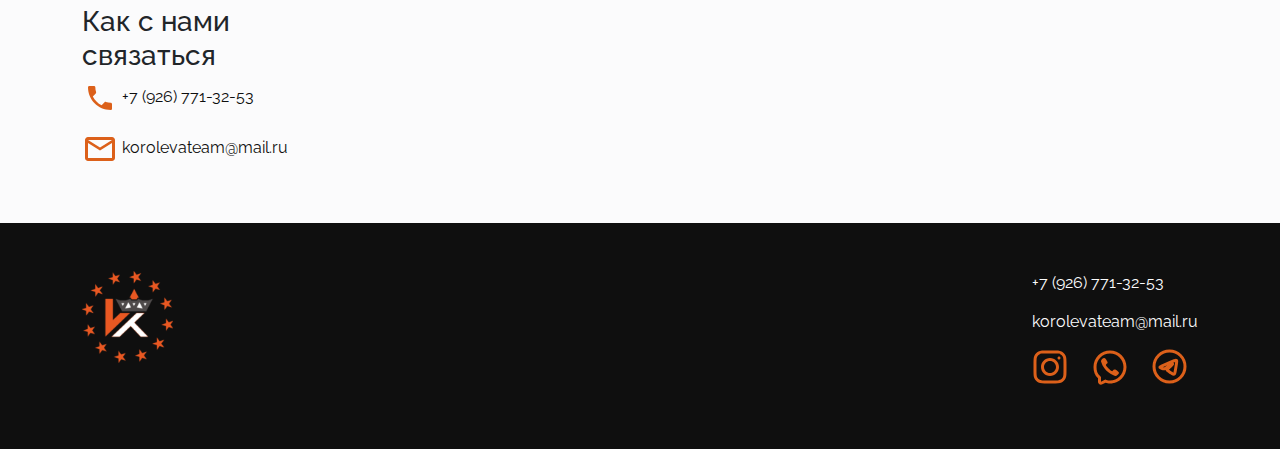
==== commit 36da8549: "added promo news" ====
--- a/index.html
+++ b/index.html
@@ -5,7 +5,7 @@
     <meta charset="UTF-8">
     <meta name="viewport" content="width=device-width, initial-scale=1.0">
     <meta name="description" content="Студия художественной гимнастики для детей в Москве. Занятия воздушной гинмнастикой для девочек.">
-    <meta name="keywords" content="ЦХГ, центр, художественная гимнастика, для детей, занятия, в Москве, тренировки, KorolevaTeam">
+    <meta name="keywords" content="ЦХГ, центр, художественная гимнастика, для детей, занятия, в Москве, тренировки, королеватим">
     <title>KOROLEVATEAM | Центр художественной и воздушной гимнастики в Москве</title>
     <link rel="stylesheet" href="./css/reset.css">
     <link rel="stylesheet" href="./css/bootstrap.min.css">
@@ -124,7 +124,7 @@
         <section id="whyus">
             <div class="container py-5">
                 <h2 class="ttl mb-5">Почему мы?</h2>
-                <div class="Row mb-5">
+                <div class="Row mb-5 accordeon">
                     <div class="Col accordeon_info">
                         <details class="mb-3" open>
                             <summary>Здоровье — на первом месте!</summary>
@@ -389,6 +389,18 @@
                 <h2 class="ttl">Новости</h2>
                 <ul class="news_container my-5">
                     <li class="news_item Col">
+                        <section class="news_section Col sale-deco">
+                            <img src="./img/content/news/6.jpg" alt="акция в королеватим" class="news_img">
+                            <h3 class="news_ttl">Акции KOROLEVATEAM</h3>
+                            <p class="news_txt">Если у Вас большая семья, то мы облегчим затраты на тренировки ваших детей в клубе. 
+                                Ведь эффект от тренировок гораздо сильнее, когда дети тренируются вместе, делятся опытом и спортивными ...</p>
+                            <div class="Row">
+                                <a href="./promo.html" class="news_link">Читать полностью...</a>
+                                <span class="news_date">10.08.2023</span>
+                            </div>
+                        </section>
+                    </li>
+                    <li class="news_item Col">
                         <section class="news_section Col">
                             <img src="./img/content/news/5.jpg" alt="новости" class="news_img">
                             <h3 class="news_ttl">Наши гимнастки получили первые спортивные разряды</h3>
@@ -422,20 +434,6 @@
                                 Академии воздушной гимнастики г. Сочи.</p>
                             <div class="Row">
                                 <a href="./news/masterclass.html" class="news_link">Читать полностью...</a>
-                                <span class="news_date">10.08.2023</span>
-                            </div>
-                        </section>
-                    </li>
-                    <li class="news_item Col">
-                        <section class="news_section Col">
-                            <img src="./img/content/news/3.png" alt="новости" class="news_img">
-                            <h3 class="news_ttl">KOROLEVATEAM на выезде</h3>
-                            <p class="news_txt">Вот и подошли к концу наши летние учебно-тренировочные сборы 2023! В
-                                этом году они проходили с 12 по 23 июля в городе Сочи. В сборах приняли участие около 70
-                                спортсменок со всей России и других стран по двум направлениям: художественная и
-                                воздушная гимнастика.</p>
-                            <div class="Row">
-                                <a href="./news/korolevateam_na_biyezde.html" class="news_link">Читать полностью...</a>
                                 <span class="news_date">10.08.2023</span>
                             </div>
                         </section>
--- a/css/base.css
+++ b/css/base.css
@@ -231,7 +231,7 @@
     background-position: center;
 }
 .accordeon_pic.kt-deco::before {
-    top: -39%;
+    top: -25%;
     left: 13%;
     background-size: 68%;
 }
@@ -385,7 +385,65 @@
     top: -4%;
     left: 3%;
 }
-
+.promo {
+    background-color: var(--b-c--grey);
+    border-bottom: 5px solid var(--b-c--orange);
+}
+.promo .container {
+    display: flex;
+    /* background-image: url(../img//content/promo.jpg);
+    background-repeat: no-repeat;
+    background-size: contain;
+    background-position: bottom right; */
+}
+.promo h1 {
+    display: inline-block;
+    margin: auto;
+    /* border: 2px solid var(--b-c--orange); */
+    /* width: 100%; */
+}
+.promo-info {
+    display: flex;
+    flex-direction: column;
+    gap: 5em;
+}
+.promo-info .container {
+    display: flex;
+    flex-direction: column;
+}
+.promo-contacts {
+    text-align: center;
+}
+.promo-contacts a{
+    color: var(--b-c--orange);
+}
+.promo-info .ttl {
+    color: var(--b-c--orange);
+    display: inline-block;
+    margin-bottom: 3rem;
+}
+.promo-info h3 {
+    display: inline-block;
+    margin-bottom: 2rem;
+}
+.promo-info_img {
+    position: relative;
+    /* top: -10em; */
+}
+.sale-deco {
+    position: relative;
+}
+.sale-deco::after {
+    content: ' ';
+    width: 147px;
+    height: 86px;
+    background-image: url("data:image/svg+xml,%3Csvg width='147' height='89' viewBox='0 0 147 89' fill='none' xmlns='http://www.w3.org/2000/svg'%3E%3Cpath fill-rule='evenodd' clip-rule='evenodd' d='M127.905 87.0131L21.6116 58.5319C20.5445 58.246 19.6022 57.6148 18.9318 56.7368L5.73281 39.4516C4.79192 38.2194 4.47583 36.6205 4.87708 35.123L9.3939 18.2661C9.79515 16.7686 10.8683 15.5419 12.2993 14.9453L32.3725 6.57535C33.3921 6.1502 34.5238 6.0747 35.5908 6.36061L141.884 34.8418C144.551 35.5565 146.134 38.2982 145.42 40.9655L134.029 83.4776C133.314 86.1449 130.572 87.7278 127.905 87.0131ZM20.1065 38.2132C24.2436 39.3217 28.4547 37.0206 29.5123 33.0736C30.5699 29.1266 28.0735 25.0282 23.9364 23.9197C19.7993 22.8111 15.5882 25.1122 14.5306 29.0592C13.4729 33.0063 15.9694 37.1046 20.1065 38.2132Z' fill='url(%23paint0_linear_934_474)'/%3E%3Cpath d='M55.8602 30.8121L57.622 31.2842L59.9346 49.5449L57.7091 48.9486L57.0538 43.6049L50.1455 41.7539L46.9294 46.0602L44.7039 45.4639L55.8602 30.8121ZM57.025 41.858L56.0951 33.4591L50.9976 40.2429L57.025 41.858ZM61.7836 50.0404L65.0261 37.9393L67.0661 38.4859L65.7306 43.4701L67.0752 43.8303L72.2125 39.8649L74.5308 40.486L68.4387 45.1399L71.8215 52.73L69.4569 52.0964L66.572 45.7081L65.2274 45.3478L63.8236 50.587L61.7836 50.0404ZM82.5919 58.6721L83.3559 55.8207L73.8048 53.2615L77.0473 41.1603L79.0873 41.707L76.3232 52.023L81.9333 53.5263L84.6974 43.2102L86.7375 43.7568L83.9733 54.0729L85.6424 54.5201L84.4001 59.1566L82.5919 58.6721ZM87.4108 56.9072L90.6471 44.8292L92.6871 45.3759L90.1838 54.7183L99.4625 47.1665L101.317 47.6634L98.0746 59.7645L96.0346 59.2179L98.4882 50.0609L89.3581 57.4289L87.4108 56.9072ZM100.43 60.3957L105.166 56.4467C104.419 56.081 103.885 55.5403 103.563 54.8246C103.245 54.0935 103.221 53.2257 103.49 52.2211C103.685 51.4948 104.027 50.8989 104.516 50.4337C105.005 49.9684 105.594 49.6542 106.284 49.4912C106.989 49.3323 107.751 49.3626 108.57 49.582L113.531 50.9113L110.283 63.0356L108.243 62.489L109.46 57.9453L107.095 57.3117L102.679 60.9982L100.43 60.3957ZM107.082 55.6931L109.864 56.4385L111.063 51.9643L108.513 51.281C107.786 51.0864 107.151 51.1397 106.606 51.4411C106.066 51.7269 105.711 52.1867 105.541 52.8203C105.371 53.454 105.404 54.0425 105.639 54.586C105.89 55.1335 106.371 55.5026 107.082 55.6931Z' fill='%23FBFBFC'/%3E%3Cdefs%3E%3ClinearGradient id='paint0_linear_934_474' x1='80.4195' y1='18.3724' x2='66.4402' y2='70.5437' gradientUnits='userSpaceOnUse'%3E%3Cstop offset='0.166667' stop-color='%23F56716'/%3E%3Cstop offset='0.901042' stop-color='%23EF4F1D'/%3E%3C/linearGradient%3E%3C/defs%3E%3C/svg%3E%0A");
+    background-repeat: no-repeat;
+    background-size: cover;
+    position: absolute;
+    bottom: 35%;
+    right: -1%;
+}
 @media (min-width:768px) {
     .Row {
         flex-direction: row;
@@ -408,6 +466,10 @@
     }
     .accordeon_info {
         max-width: 50%;
+        min-width: 50%;
+    }
+    .accordeon_pic.kt-deco::before {
+        top: -39%;
     }
     .dir_art-info { 
         order: 2;
